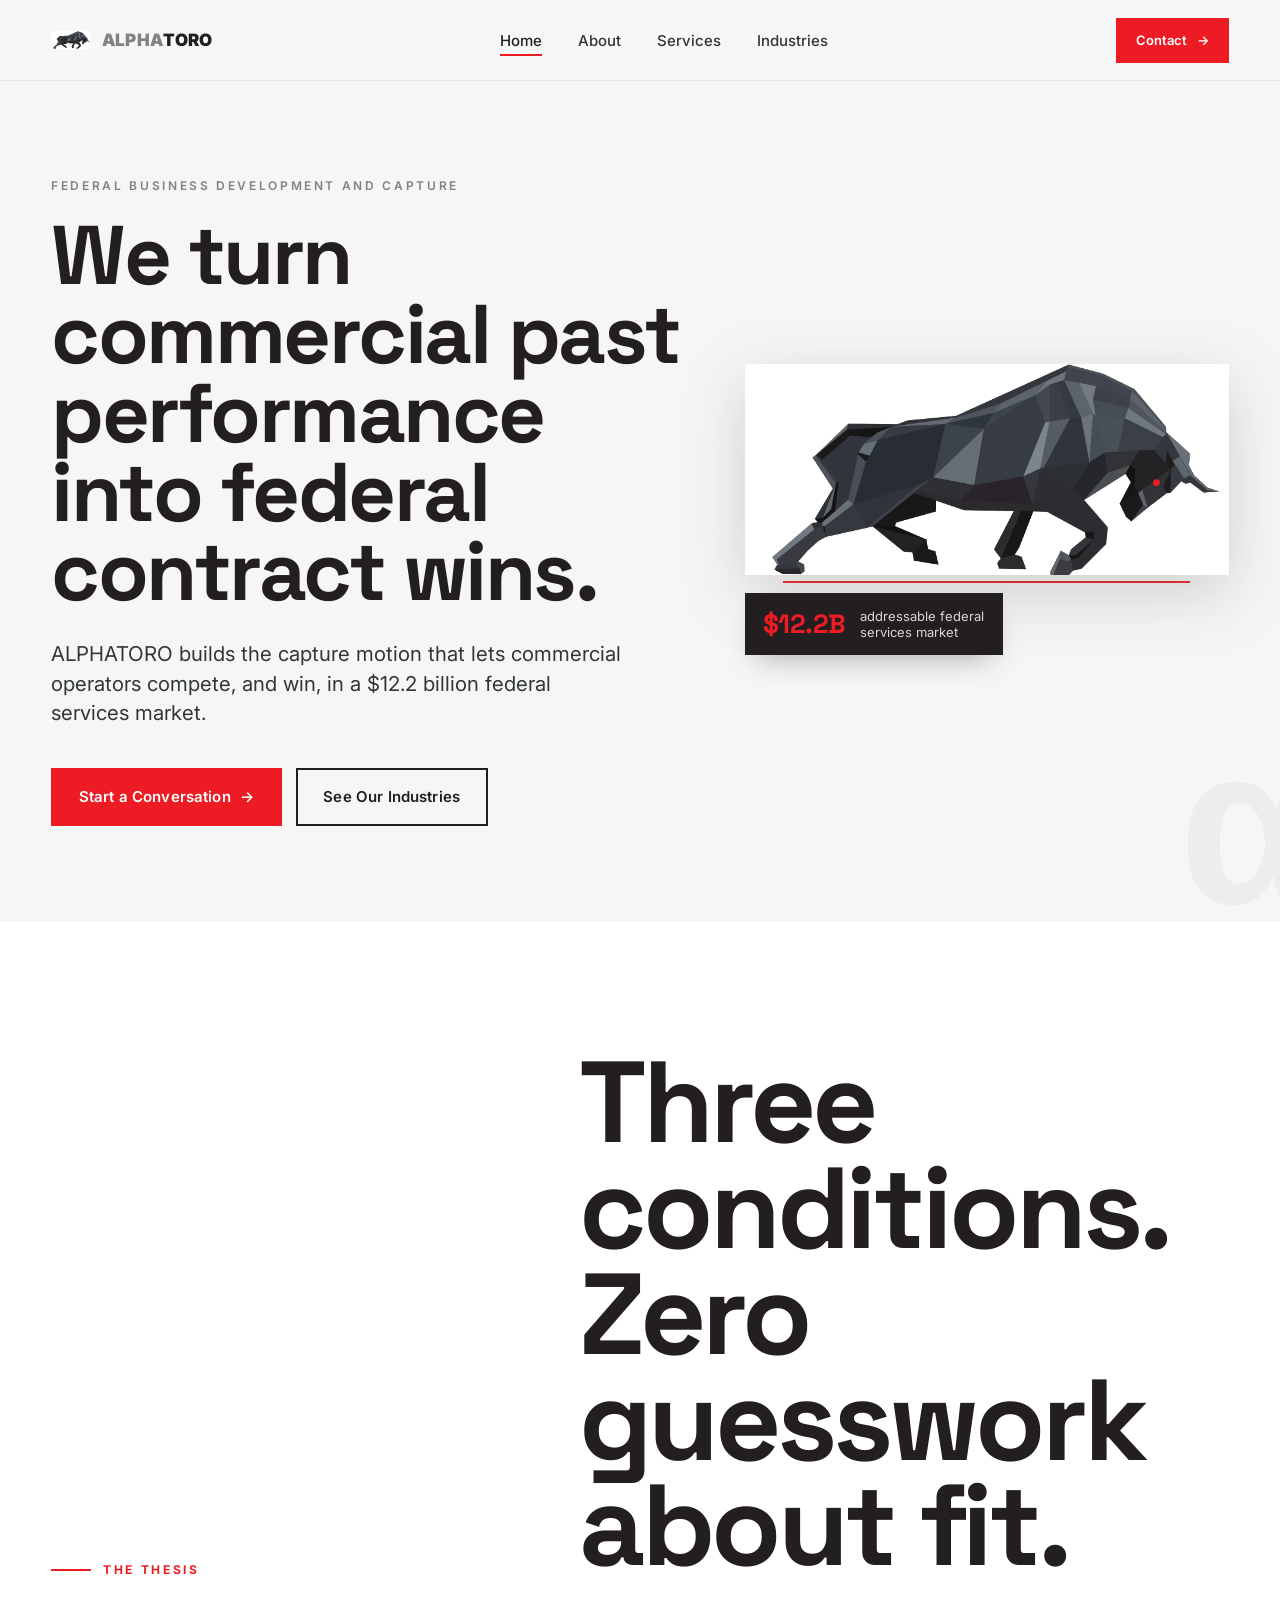
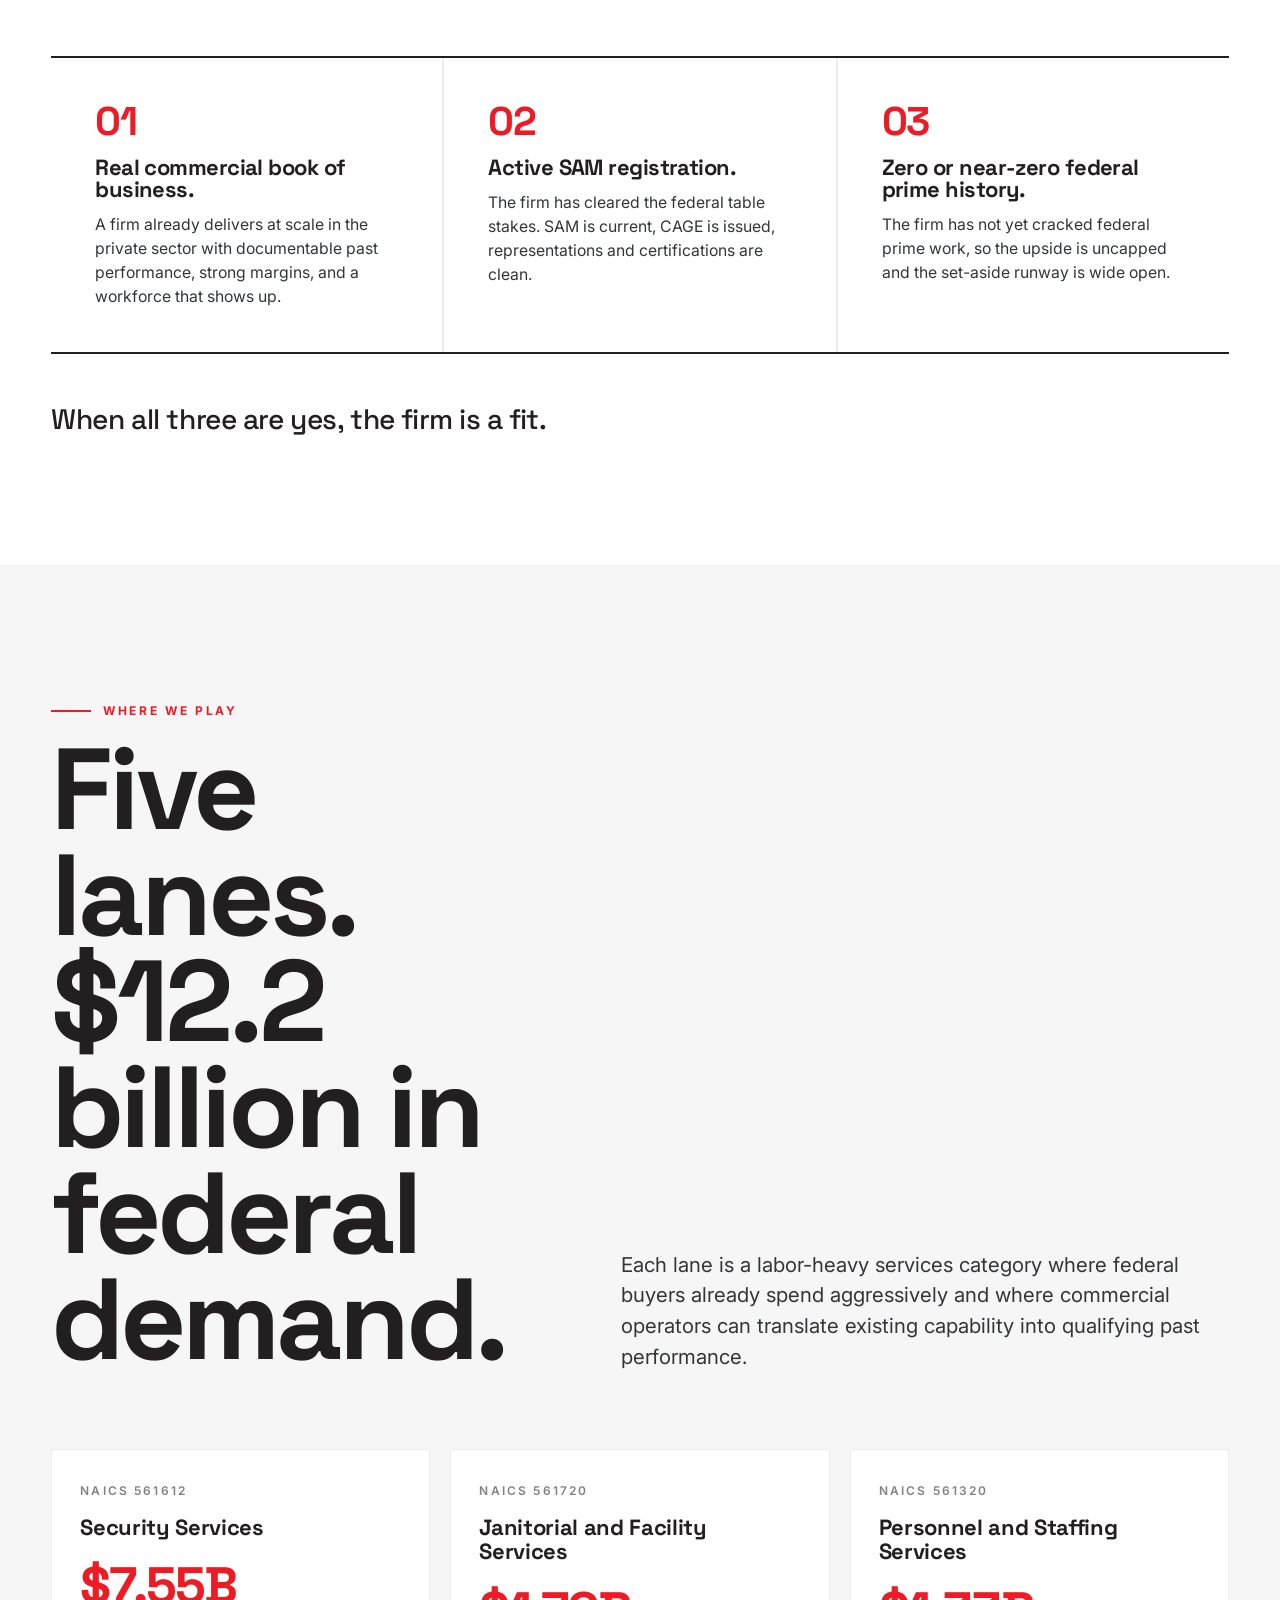
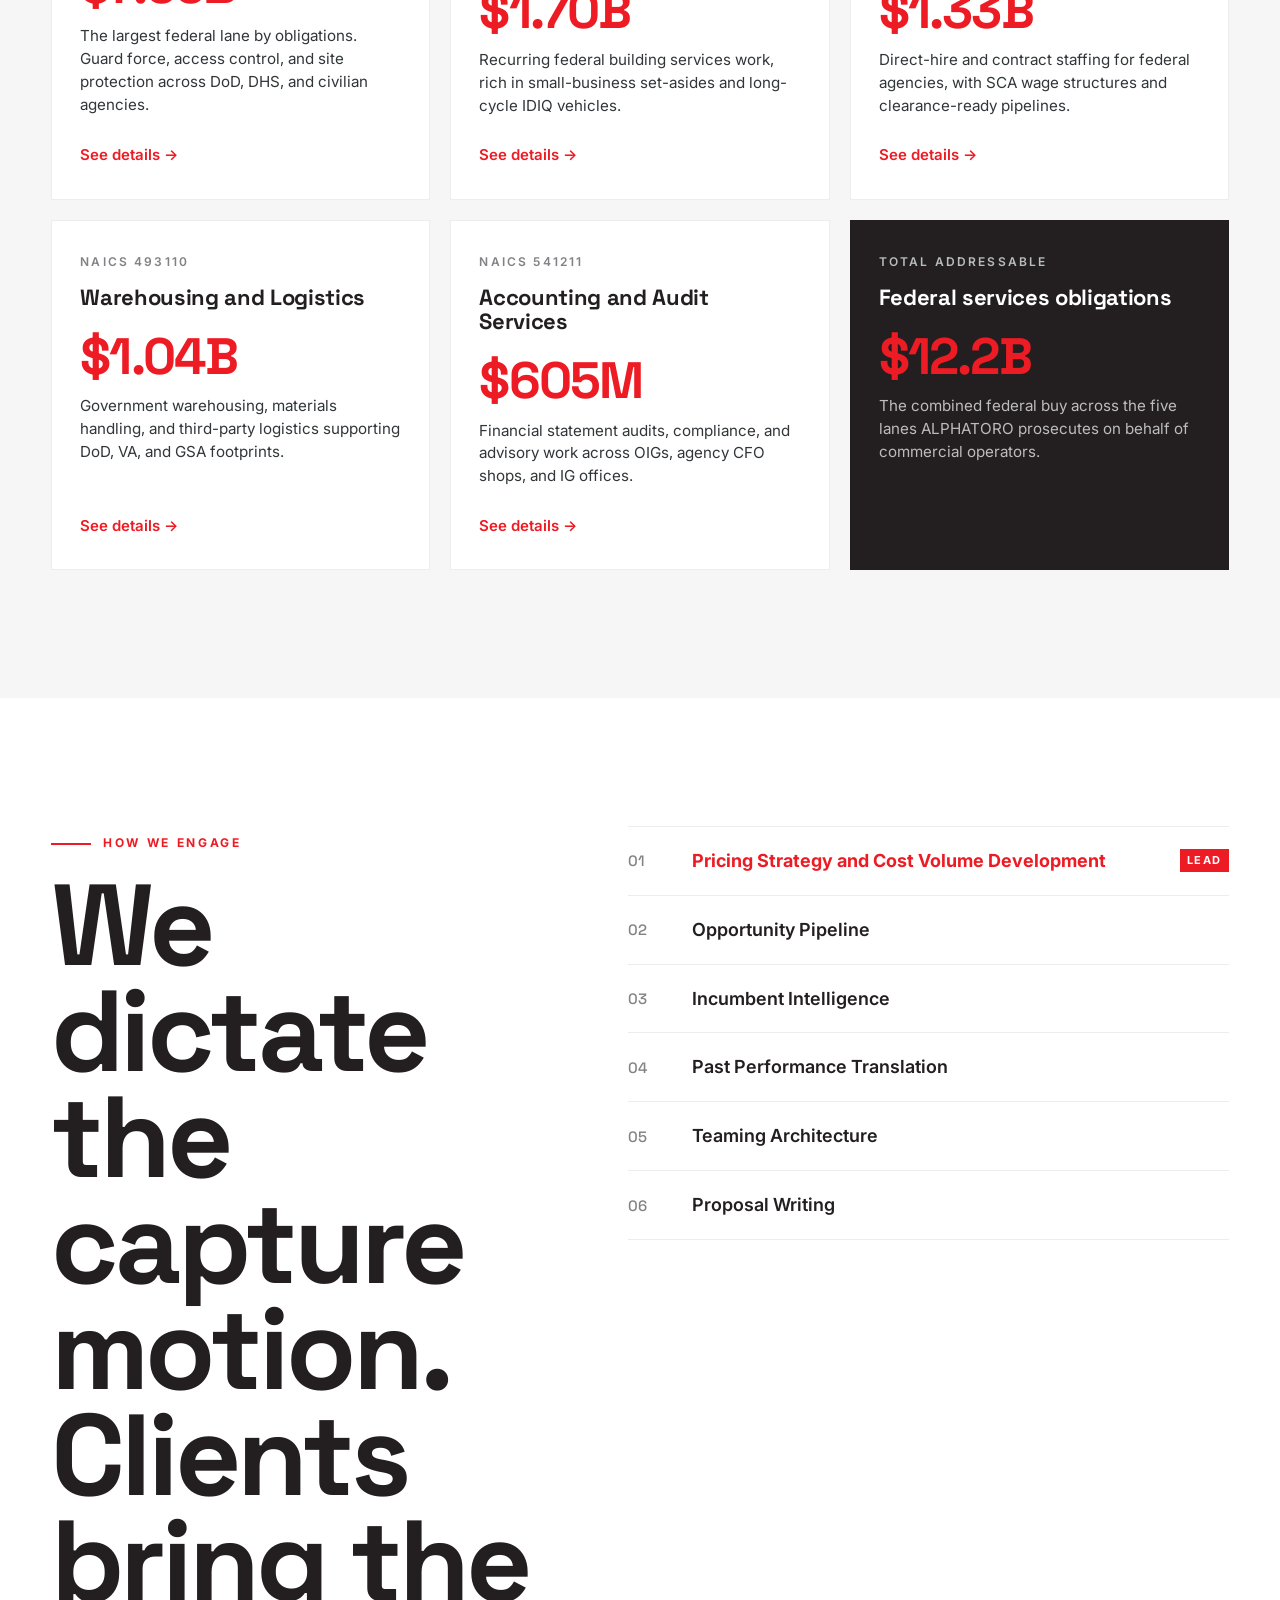
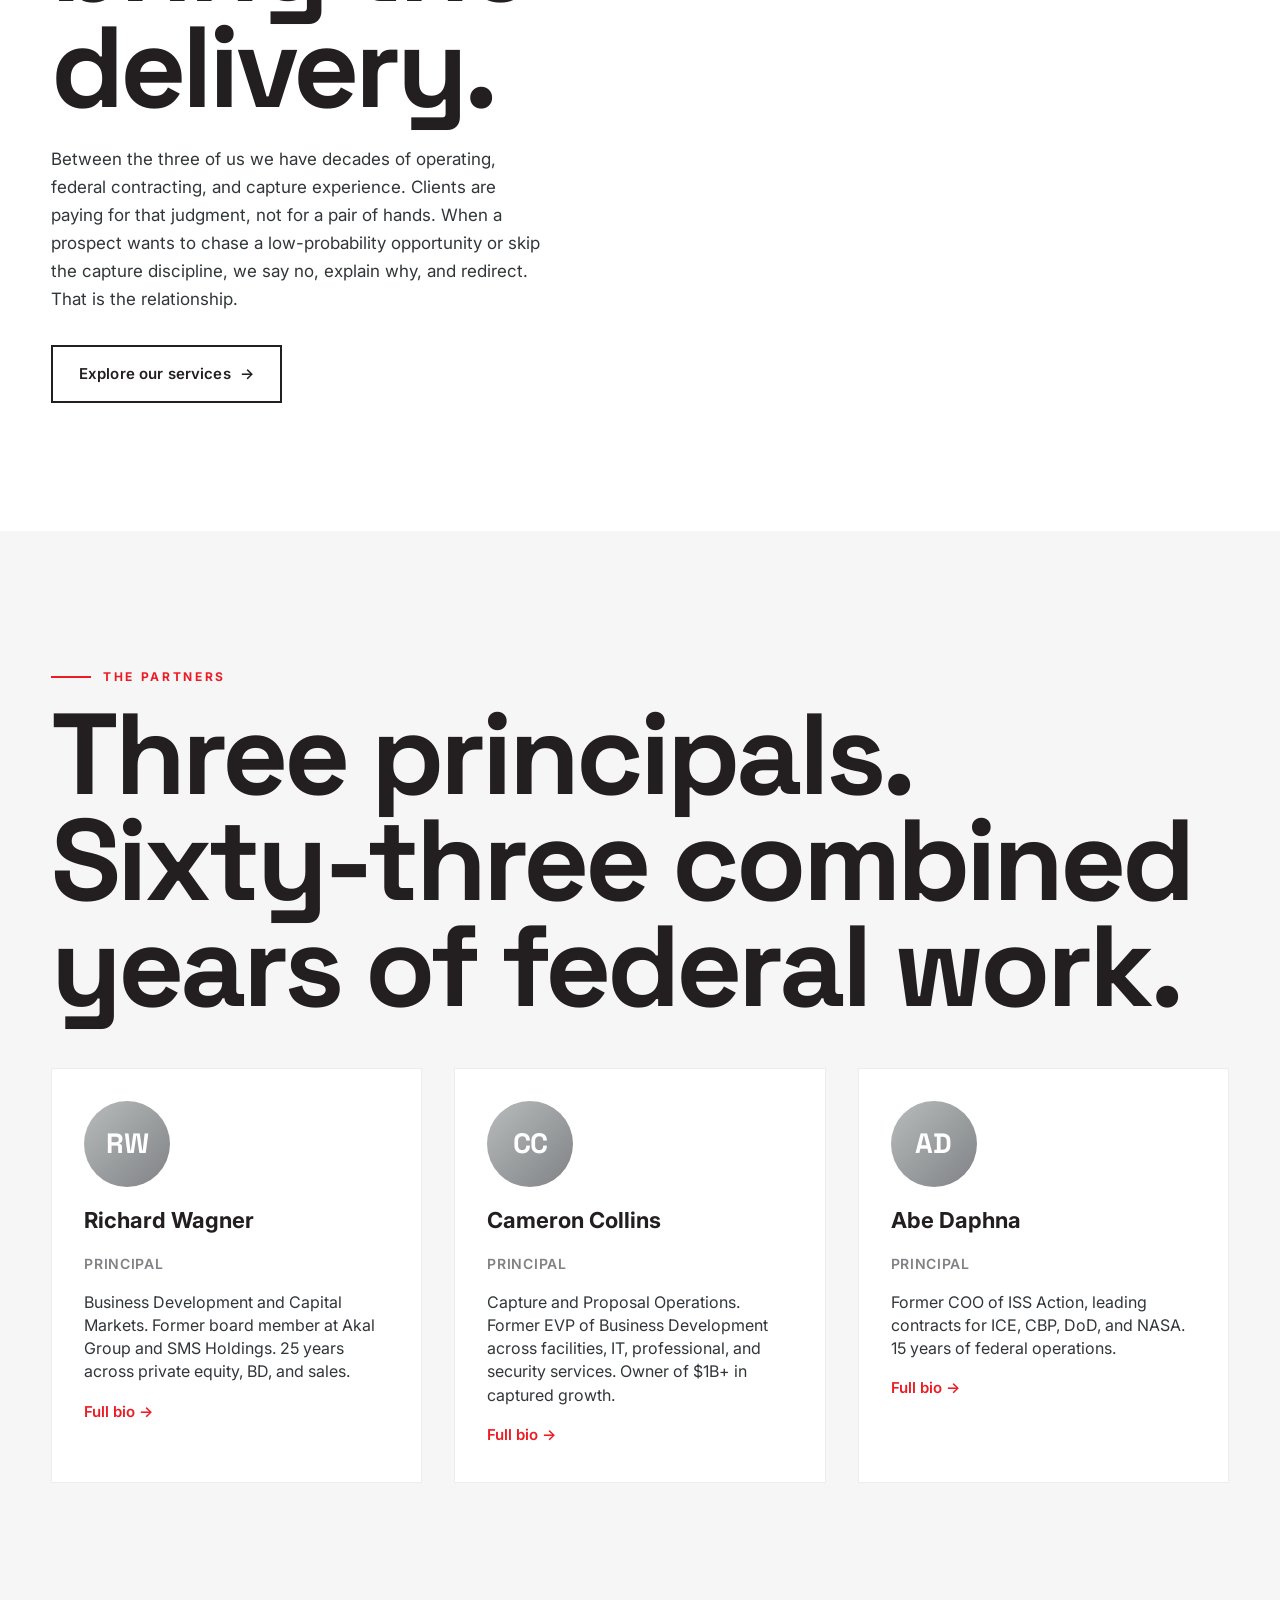
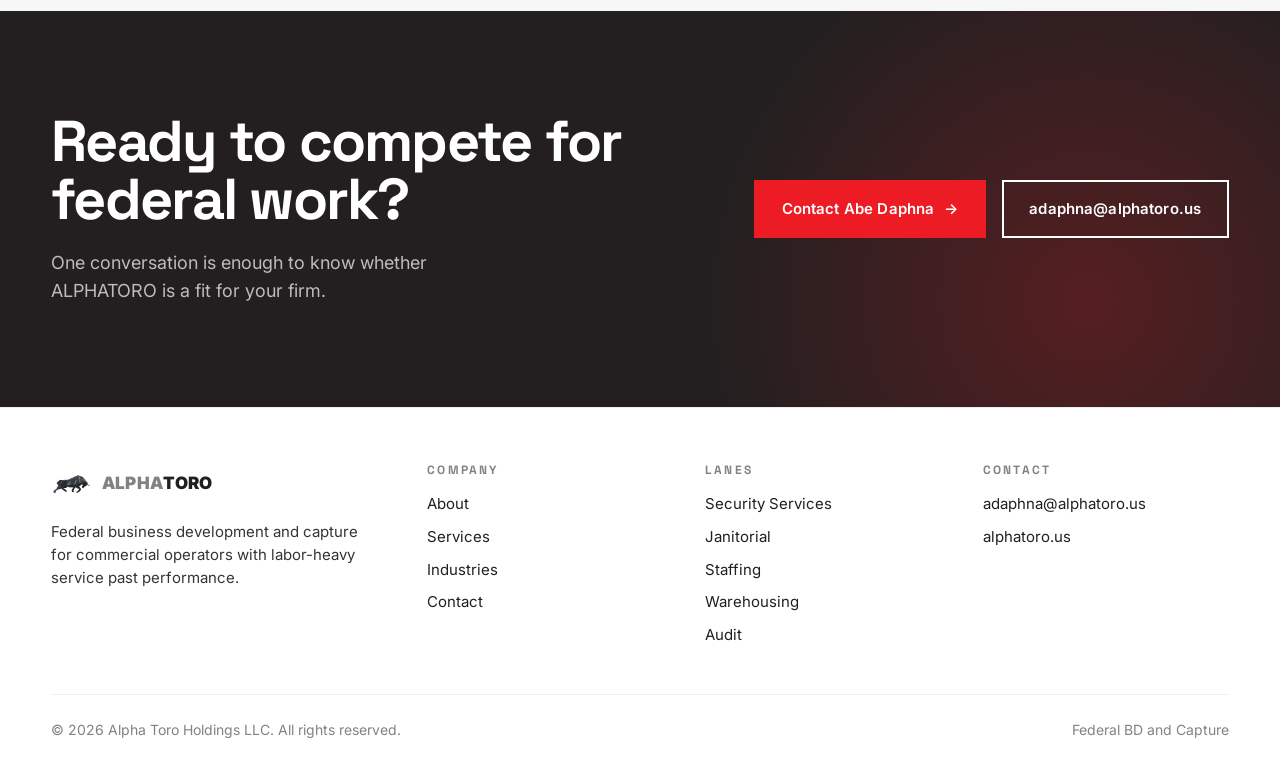
==== alphatoro/index.html @ a5920c8f "Replace Abe Daphna photo with initials "AD" Task: Replace the <img> tag for Abe Daphna with plain te" ====
<!DOCTYPE html>
<html lang="en">
<head>
<meta charset="UTF-8">
<meta name="viewport" content="width=device-width, initial-scale=1.0">
<title>ALPHATORO — Federal Business Development and Capture</title>
<meta name="description" content="ALPHATORO builds the capture motion that lets commercial operators compete, and win, in a $12.2 billion federal services market.">
<link rel="icon" type="image/png" sizes="32x32" href="assets/logo.png">
<link rel="apple-touch-icon" href="assets/logo.png">
<link rel="preconnect" href="https://fonts.googleapis.com">
<link rel="preconnect" href="https://fonts.gstatic.com" crossorigin>
<link href="https://fonts.googleapis.com/css2?family=Inter:wght@400;500;600;700;800&family=Space+Grotesk:wght@500;600;700&display=swap" rel="stylesheet">
<link rel="stylesheet" href="styles.css">
</head>
<body>

<!-- ===== NAV ===== -->
<header class="nav">
  <div class="container nav__inner">
    <a href="index.html" class="nav__logo" aria-label="ALPHATORO home">
      <img class="nav__logo-mark" src="assets/bull-icon.png" alt="">
      <span class="nav__logo-word"><span class="alpha">ALPHA</span><span class="toro">TORO</span></span>
    </a>
    <nav aria-label="Primary">
      <ul class="nav__links">
        <li><a href="index.html" aria-current="page">Home</a></li>
        <li><a href="about.html">About</a></li>
        <li><a href="services.html">Services</a></li>
        <li><a href="industries.html">Industries</a></li>
      </ul>
    </nav>
    <a href="contact.html" class="btn btn--red btn--small nav__cta">Contact <span class="arrow" aria-hidden="true">→</span></a>
    <button class="nav__toggle" aria-label="Toggle menu" aria-expanded="false"><span></span></button>
  </div>
</header>

<!-- ===== HERO ===== -->
<section class="hero">
  <div class="container hero__grid">
    <div data-reveal>
      <div class="kicker hero__kicker">FEDERAL BUSINESS DEVELOPMENT AND CAPTURE</div>
      <h1 class="hero-headline hero__headline">
        We turn commercial past performance into federal contract wins.
      </h1>
      <p class="hero__sub">
        ALPHATORO builds the capture motion that lets commercial operators compete, and win, in a $12.2 billion federal services market.
      </p>
      <div class="hero__ctas">
        <a href="contact.html" class="btn btn--red">Start a Conversation <span class="arrow" aria-hidden="true">→</span></a>
        <a href="#lanes" class="btn btn--ghost">See Our Industries</a>
      </div>
    </div>

    <div class="hero__visual" data-reveal>
      <img src="assets/bull.png" alt="ALPHATORO geometric low-poly bull charging">
      <div class="hero__badge">
        <strong>$12.2B</strong>
        <span>addressable federal<br>services market</span>
      </div>
    </div>
  </div>
  <div class="hero__edge" aria-hidden="true">α</div>
</section>

<!-- ===== THESIS ===== -->
<section class="thesis">
  <div class="container">
    <div class="thesis__head">
      <div class="section-label" data-reveal>THE THESIS</div>
      <h2 class="display" data-reveal>Three conditions. Zero guesswork about fit.</h2>
    </div>

    <div class="thesis__grid">
      <div class="thesis__item" data-reveal>
        <div class="thesis__num">01</div>
        <h3 class="thesis__title">Real commercial book of business.</h3>
        <p class="thesis__body">A firm already delivers at scale in the private sector with documentable past performance, strong margins, and a workforce that shows up.</p>
      </div>
      <div class="thesis__item" data-reveal>
        <div class="thesis__num">02</div>
        <h3 class="thesis__title">Active SAM registration.</h3>
        <p class="thesis__body">The firm has cleared the federal table stakes. SAM is current, CAGE is issued, representations and certifications are clean.</p>
      </div>
      <div class="thesis__item" data-reveal>
        <div class="thesis__num">03</div>
        <h3 class="thesis__title">Zero or near-zero federal prime history.</h3>
        <p class="thesis__body">The firm has not yet cracked federal prime work, so the upside is uncapped and the set-aside runway is wide open.</p>
      </div>
    </div>

    <p class="thesis__close" data-reveal>
      When all three are yes, the firm is a fit.
    </p>
  </div>
</section>

<!-- ===== FIVE LANES ===== -->
<section class="lanes" id="lanes">
  <div class="container">
    <div class="lanes__head">
      <div>
        <div class="section-label" data-reveal>WHERE WE PLAY</div>
        <h2 class="display" data-reveal style="margin-top:1rem;">Five lanes.<br>$12.2 billion in federal demand.</h2>
      </div>
      <p class="lede" data-reveal>
        Each lane is a labor-heavy services category where federal buyers already spend aggressively and where commercial operators can translate existing capability into qualifying past performance.
      </p>
    </div>

    <div class="lanes__grid">

      <a class="lane-card" href="industries.html#security" data-reveal>
        <div class="lane-card__naics">NAICS 561612</div>
        <div class="lane-card__name">Security Services</div>
        <div class="lane-card__number">$7.55B</div>
        <p class="lane-card__desc">The largest federal lane by obligations. Guard force, access control, and site protection across DoD, DHS, and civilian agencies.</p>
        <span class="link-red lane-card__link">See details →</span>
      </a>

      <a class="lane-card" href="industries.html#janitorial" data-reveal>
        <div class="lane-card__naics">NAICS 561720</div>
        <div class="lane-card__name">Janitorial and Facility Services</div>
        <div class="lane-card__number">$1.70B</div>
        <p class="lane-card__desc">Recurring federal building services work, rich in small-business set-asides and long-cycle IDIQ vehicles.</p>
        <span class="link-red lane-card__link">See details →</span>
      </a>

      <a class="lane-card" href="industries.html#staffing" data-reveal>
        <div class="lane-card__naics">NAICS 561320</div>
        <div class="lane-card__name">Personnel and Staffing Services</div>
        <div class="lane-card__number">$1.33B</div>
        <p class="lane-card__desc">Direct-hire and contract staffing for federal agencies, with SCA wage structures and clearance-ready pipelines.</p>
        <span class="link-red lane-card__link">See details →</span>
      </a>

      <a class="lane-card" href="industries.html#logistics" data-reveal>
        <div class="lane-card__naics">NAICS 493110</div>
        <div class="lane-card__name">Warehousing and Logistics</div>
        <div class="lane-card__number">$1.04B</div>
        <p class="lane-card__desc">Government warehousing, materials handling, and third-party logistics supporting DoD, VA, and GSA footprints.</p>
        <span class="link-red lane-card__link">See details →</span>
      </a>

      <a class="lane-card" href="industries.html#audit" data-reveal>
        <div class="lane-card__naics">NAICS 541211</div>
        <div class="lane-card__name">Accounting and Audit Services</div>
        <div class="lane-card__number">$605M</div>
        <p class="lane-card__desc">Financial statement audits, compliance, and advisory work across OIGs, agency CFO shops, and IG offices.</p>
        <span class="link-red lane-card__link">See details →</span>
      </a>

      <div class="lane-card" data-reveal style="background:var(--black); color:var(--white); border-color:var(--black);">
        <div class="lane-card__naics" style="color:var(--silver-light);">TOTAL ADDRESSABLE</div>
        <div class="lane-card__name" style="color:var(--white);">Federal services obligations</div>
        <div class="lane-card__number">$12.2B</div>
        <p class="lane-card__desc" style="color:rgba(255,255,255,0.7);">The combined federal buy across the five lanes ALPHATORO prosecutes on behalf of commercial operators.</p>
      </div>

    </div>
  </div>
</section>

<!-- ===== HOW WE ENGAGE ===== -->
<section class="engage">
  <div class="container">
    <div class="engage__grid">
      <div data-reveal>
        <div class="section-label">HOW WE ENGAGE</div>
        <h2 class="display" style="margin-top:1.25rem;">We dictate the capture motion. Clients bring the delivery.</h2>
        <p style="margin-top:1.5rem; color:var(--charcoal); font-size:1.0625rem; line-height:1.65; max-width:52ch;">
          Between the three of us we have decades of operating, federal contracting, and capture experience. Clients are paying for that judgment, not for a pair of hands. When a prospect wants to chase a low-probability opportunity or skip the capture discipline, we say no, explain why, and redirect. That is the relationship.
        </p>
        <a href="services.html" class="btn btn--ghost" style="margin-top:2rem;">Explore our services <span class="arrow" aria-hidden="true">→</span></a>
      </div>

      <div class="engage__services" data-reveal>
        <a href="services.html#pricing" class="engage__service engage__service--lead">
          <span class="engage__service-num">01</span>
          <span class="engage__service-name">Pricing Strategy and Cost Volume Development</span>
        </a>
        <a href="services.html#pipeline" class="engage__service">
          <span class="engage__service-num">02</span>
          <span class="engage__service-name">Opportunity Pipeline</span>
          <span class="arrow" aria-hidden="true">→</span>
        </a>
        <a href="services.html#incumbent" class="engage__service">
          <span class="engage__service-num">03</span>
          <span class="engage__service-name">Incumbent Intelligence</span>
          <span class="arrow" aria-hidden="true">→</span>
        </a>
        <a href="services.html#past-performance" class="engage__service">
          <span class="engage__service-num">04</span>
          <span class="engage__service-name">Past Performance Translation</span>
          <span class="arrow" aria-hidden="true">→</span>
        </a>
        <a href="services.html#teaming" class="engage__service">
          <span class="engage__service-num">05</span>
          <span class="engage__service-name">Teaming Architecture</span>
          <span class="arrow" aria-hidden="true">→</span>
        </a>
        <a href="services.html#proposal" class="engage__service">
          <span class="engage__service-num">06</span>
          <span class="engage__service-name">Proposal Writing</span>
          <span class="arrow" aria-hidden="true">→</span>
        </a>
      </div>
    </div>
  </div>
</section>

<!-- ===== PARTNERS ===== -->
<section class="partners">
  <div class="container">
    <div class="section-label" data-reveal>THE PARTNERS</div>
    <h2 class="display" style="margin-top:1rem; max-width:22ch;" data-reveal>
      Three principals.<br>Sixty-three combined years of federal work.
    </h2>

    <div class="partners__grid">
      <div class="partner-card" data-reveal>
        <div class="partner-avatar" aria-label="Richard Wagner">RW</div>
        <div class="partner-card__name">Richard Wagner</div>
        <div class="partner-card__cred">Principal</div>
        <p class="partner-card__role">Business Development and Capital Markets. Former board member at Akal Group and SMS Holdings. 25 years across private equity, BD, and sales.</p>
        <a href="about.html#richard" class="link-red">Full bio →</a>
      </div>
      <div class="partner-card" data-reveal>
        <div class="partner-avatar" aria-label="Cameron Collins">CC</div>
        <div class="partner-card__name">Cameron Collins</div>
        <div class="partner-card__cred">Principal</div>
        <p class="partner-card__role">Capture and Proposal Operations. Former EVP of Business Development across facilities, IT, professional, and security services. Owner of $1B+ in captured growth.</p>
        <a href="about.html#cameron" class="link-red">Full bio →</a>
      </div>
      <div class="partner-card" data-reveal>
        <div class="partner-avatar" aria-label="Abe Daphna">AD</div>
        <div class="partner-card__name">Abe Daphna</div>
        <div class="partner-card__cred">Principal</div>
        <p class="partner-card__role">Former COO of ISS Action, leading contracts for ICE, CBP, DoD, and NASA. 15 years of federal operations.</p>
        <a href="about.html#abe" class="link-red">Full bio →</a>
      </div>
    </div>
  </div>
</section>

<!-- ===== CTA BAND ===== -->
<section class="cta-band">
  <div class="container cta-band__inner">
    <div data-reveal>
      <h2>Ready to compete for federal work?</h2>
      <p>One conversation is enough to know whether ALPHATORO is a fit for your firm.</p>
    </div>
    <div class="cta-band__actions" data-reveal>
      <a href="contact.html" class="btn btn--red">Contact Abe Daphna <span class="arrow" aria-hidden="true">→</span></a>
      <a href="mailto:adaphna@alphatoro.us" class="btn btn--ghost-white">adaphna@alphatoro.us</a>
    </div>
  </div>
</section>

<!-- ===== FOOTER ===== -->
<footer class="footer">
  <div class="container">
    <div class="footer__top">
      <div class="footer__brand">
        <a href="index.html" class="nav__logo" aria-label="ALPHATORO home">
          <img class="nav__logo-mark" src="assets/bull-icon.png" alt="">
          <span class="nav__logo-word"><span class="alpha">ALPHA</span><span class="toro">TORO</span></span>
        </a>
        <p>Federal business development and capture for commercial operators with labor-heavy service past performance.</p>
      </div>
      <div class="footer__col">
        <h4>Company</h4>
        <ul>
          <li><a href="about.html">About</a></li>
          <li><a href="services.html">Services</a></li>
          <li><a href="industries.html">Industries</a></li>
          <li><a href="contact.html">Contact</a></li>
        </ul>
      </div>
      <div class="footer__col">
        <h4>Lanes</h4>
        <ul>
          <li><a href="industries.html#security">Security Services</a></li>
          <li><a href="industries.html#janitorial">Janitorial</a></li>
          <li><a href="industries.html#staffing">Staffing</a></li>
          <li><a href="industries.html#logistics">Warehousing</a></li>
          <li><a href="industries.html#audit">Audit</a></li>
        </ul>
      </div>
      <div class="footer__col">
        <h4>Contact</h4>
        <ul>
          <li><a href="mailto:adaphna@alphatoro.us">adaphna@alphatoro.us</a></li>
          <li><a href="https://alphatoro.us">alphatoro.us</a></li>
        </ul>
      </div>
    </div>
    <div class="footer__bottom">
      <span>© 2026 Alpha Toro Holdings LLC. All rights reserved.</span>
      <span>Federal BD and Capture</span>
    </div>
  </div>
</footer>

<script src="script.js"></script>
</body>
</html>
---- alphatoro/styles.css ----
/* =========================================================
   ALPHATORO — Design System
   Built against ALPHATORO Brand Guidelines 2024
   ========================================================= */

:root {
  /* Palette — exact hex codes from ALPHATORO Brand Guidelines 2024 */
  --black: #231F20;          /* TYPE */
  --charcoal: #313639;       /* Taurus deep */
  --graphite: #3D4249;       /* Taurus body */
  --slate: #5C6268;          /* Taurus mid */
  --stone: #767C80;          /* Taurus light */
  --silver: #808285;         /* Brand silver */
  --silver-light: #B8BCBC;
  --red: #ED1C24;            /* EYE */
  --red-dark: #C01218;
  --off-white: #F6F6F7;
  --white: #FFFFFF;
  --rule: rgba(35, 31, 32, 0.08);

  /* Type scale */
  --f-display: clamp(3.25rem, 9vw, 8.5rem);
  --f-hero: clamp(2.5rem, 6.5vw, 6rem);
  --f-h1: clamp(2rem, 4.5vw, 4rem);
  --f-h2: clamp(1.5rem, 3vw, 2.5rem);
  --f-h3: clamp(1.25rem, 2vw, 1.75rem);
  --f-body: 1.0625rem;
  --f-small: 0.875rem;
  --f-tiny: 0.75rem;

  /* Massive numbers */
  --f-mega: clamp(4rem, 14vw, 11rem);
  --f-big-number: clamp(2.75rem, 6vw, 5.5rem);

  /* Layout */
  --max-w: 1440px;
  --gutter: clamp(1.25rem, 4vw, 4rem);
  --section-y: clamp(4rem, 10vw, 9rem);
}

* { box-sizing: border-box; margin: 0; padding: 0; }

html { scroll-behavior: smooth; -webkit-text-size-adjust: 100%; }

body {
  /* Body copy close to Helvetica Regular per brand guidelines, with Inter as the screen-optimized primary */
  font-family: 'Inter', 'Helvetica Neue', Helvetica, Arial, sans-serif;
  font-size: var(--f-body);
  line-height: 1.55;
  color: var(--black);
  background: var(--off-white);
  -webkit-font-smoothing: antialiased;
  -moz-osx-font-smoothing: grayscale;
  overflow-x: hidden;
}

img, svg { display: block; max-width: 100%; }

a { color: inherit; text-decoration: none; }

::selection { background: var(--red); color: var(--white); }

/* =========================================================
   Typography
   ========================================================= */

h1, h2, h3, h4 {
  font-family: 'Space Grotesk', 'Inter', sans-serif;
  font-weight: 700;
  letter-spacing: -0.025em;
  line-height: 1;
  color: var(--black);
}

.display {
  font-family: 'Space Grotesk', 'Inter', sans-serif;
  font-size: var(--f-display);
  font-weight: 700;
  letter-spacing: -0.035em;
  line-height: 0.92;
}

.hero-headline {
  font-family: 'Space Grotesk', 'Inter', sans-serif;
  font-size: var(--f-hero);
  font-weight: 700;
  letter-spacing: -0.03em;
  line-height: 0.95;
}

.kicker {
  font-size: var(--f-tiny);
  font-weight: 600;
  letter-spacing: 0.22em;
  text-transform: uppercase;
  color: var(--silver);
}

.kicker--red { color: var(--red); }

.section-label {
  display: inline-flex;
  align-items: center;
  gap: 0.75rem;
  font-size: var(--f-tiny);
  font-weight: 700;
  letter-spacing: 0.22em;
  text-transform: uppercase;
  color: var(--red);
}

.section-label::before {
  content: '';
  width: 2.5rem;
  height: 2px;
  background: var(--red);
}

.mega-number {
  font-family: 'Space Grotesk', 'Inter', sans-serif;
  font-size: var(--f-mega);
  font-weight: 700;
  letter-spacing: -0.045em;
  line-height: 0.85;
  color: var(--red);
}

.big-number {
  font-family: 'Space Grotesk', 'Inter', sans-serif;
  font-size: var(--f-big-number);
  font-weight: 700;
  letter-spacing: -0.035em;
  line-height: 0.9;
  color: var(--red);
}

p { max-width: 62ch; }
p.wide { max-width: 78ch; }
.lede { font-size: clamp(1.125rem, 1.6vw, 1.375rem); line-height: 1.5; color: var(--charcoal); }

/* =========================================================
   Layout primitives
   ========================================================= */

.container {
  max-width: var(--max-w);
  margin: 0 auto;
  padding-left: var(--gutter);
  padding-right: var(--gutter);
  width: 100%;
}

section { padding-top: var(--section-y); padding-bottom: var(--section-y); }

.rule { height: 1px; background: var(--rule); border: 0; margin: 0; }
.rule--red { height: 3px; background: var(--red); width: 4rem; border: 0; }
.rule--red-full { height: 2px; background: var(--red); width: 100%; border: 0; }

.stack-xs > * + * { margin-top: 0.5rem; }
.stack-sm > * + * { margin-top: 1rem; }
.stack-md > * + * { margin-top: 1.5rem; }
.stack-lg > * + * { margin-top: 2.5rem; }
.stack-xl > * + * { margin-top: 4rem; }

/* =========================================================
   Nav
   ========================================================= */

.nav {
  position: sticky;
  top: 0;
  z-index: 50;
  background: rgba(247, 247, 248, 0.82);
  backdrop-filter: saturate(180%) blur(18px);
  -webkit-backdrop-filter: saturate(180%) blur(18px);
  border-bottom: 1px solid var(--rule);
}

.nav__inner {
  display: flex;
  align-items: center;
  justify-content: space-between;
  padding-top: 1.1rem;
  padding-bottom: 1.1rem;
}

.nav__logo {
  display: flex;
  align-items: center;
  gap: 0.65rem;
  font-family: 'Arial Black', 'Inter', sans-serif;
  font-weight: 900;
  letter-spacing: 0.02em;
  font-size: 1.0625rem;
  line-height: 1;
}

.nav__logo-mark {
  width: 40px; height: 40px;
  object-fit: contain;
  display: block;
}

.nav__logo-word {
  display: inline-flex;
  gap: 0;
}
.nav__logo-word .alpha { color: var(--silver); }
.nav__logo-word .toro  { color: var(--black); }

.nav__links {
  display: flex;
  align-items: center;
  gap: 2.25rem;
  list-style: none;
}
.nav__links a {
  font-size: 0.9375rem;
  font-weight: 500;
  position: relative;
  padding: 0.25rem 0;
  color: var(--charcoal);
  transition: color .2s ease;
}
.nav__links a::after {
  content: '';
  position: absolute;
  left: 0; right: 0; bottom: -2px;
  height: 2px; background: var(--red);
  transform: scaleX(0);
  transform-origin: left center;
  transition: transform .25s ease;
}
.nav__links a:hover,
.nav__links a[aria-current="page"] { color: var(--black); }
.nav__links a:hover::after,
.nav__links a[aria-current="page"]::after { transform: scaleX(1); }

.nav__cta { display: inline-flex; }

.nav__toggle {
  display: none;
  background: none;
  border: 0;
  cursor: pointer;
  width: 40px; height: 40px;
  align-items: center;
  justify-content: center;
}
.nav__toggle span {
  display: block;
  width: 22px; height: 2px;
  background: var(--black);
  position: relative;
}
.nav__toggle span::before,
.nav__toggle span::after {
  content: ''; position: absolute; left: 0;
  width: 22px; height: 2px; background: var(--black);
}
.nav__toggle span::before { top: -7px; }
.nav__toggle span::after  { top:  7px; }

@media (max-width: 860px) {
  .nav__links, .nav__cta { display: none; }
  .nav__toggle { display: inline-flex; }
  .nav.open .nav__links {
    display: flex;
    position: absolute;
    top: 100%; left: 0; right: 0;
    flex-direction: column;
    gap: 0;
    background: var(--white);
    border-bottom: 1px solid var(--rule);
    padding: 1rem var(--gutter) 1.5rem;
  }
  .nav.open .nav__links a { padding: 0.85rem 0; border-bottom: 1px solid var(--rule); }
  .nav.open .nav__cta { display: inline-flex; margin: 1rem var(--gutter) 0; }
}

/* =========================================================
   Buttons
   ========================================================= */

.btn {
  display: inline-flex;
  align-items: center;
  gap: 0.6rem;
  padding: 0.95rem 1.6rem;
  font-family: 'Inter', sans-serif;
  font-size: 0.9375rem;
  font-weight: 600;
  letter-spacing: 0.01em;
  border: 2px solid transparent;
  cursor: pointer;
  transition: transform .15s ease, background .2s ease, color .2s ease, border-color .2s ease;
  white-space: nowrap;
}
.btn:hover { transform: translateY(-1px); }

.btn--red { background: var(--red); color: var(--white); border-color: var(--red); }
.btn--red:hover { background: var(--red-dark); border-color: var(--red-dark); }

.btn--ghost { background: transparent; color: var(--black); border-color: var(--black); }
.btn--ghost:hover { background: var(--black); color: var(--white); }

.btn--ghost-white { background: transparent; color: var(--white); border-color: var(--white); }
.btn--ghost-white:hover { background: var(--white); color: var(--black); }

.btn--small { padding: 0.65rem 1.1rem; font-size: 0.8125rem; }

.arrow {
  display: inline-block;
  transition: transform .25s ease;
}
.btn:hover .arrow { transform: translateX(3px); }

/* Link with animated red underline */
.link-red {
  display: inline-flex;
  align-items: center;
  gap: 0.4rem;
  font-weight: 600;
  font-size: 0.9375rem;
  color: var(--red);
  padding-bottom: 2px;
  border-bottom: 2px solid transparent;
  transition: border-color .2s ease;
}
.link-red:hover { border-bottom-color: var(--red); }

/* =========================================================
   Hero (home)
   ========================================================= */

.hero {
  min-height: calc(100vh - 72px);
  position: relative;
  display: flex;
  align-items: center;
  padding-top: clamp(3rem, 8vw, 6rem);
  padding-bottom: clamp(3rem, 8vw, 6rem);
  overflow: hidden;
}

.hero__grid {
  display: grid;
  grid-template-columns: minmax(0, 1.3fr) minmax(0, 1fr);
  gap: clamp(2rem, 5vw, 5rem);
  align-items: center;
  width: 100%;
}
@media (max-width: 900px) {
  .hero__grid { grid-template-columns: 1fr; }
}

.hero__kicker { margin-bottom: 1.25rem; }

.hero__headline {
  margin-bottom: 1.75rem;
}

.hero__sub {
  font-size: clamp(1.0625rem, 1.6vw, 1.375rem);
  color: var(--charcoal);
  max-width: 36rem;
  line-height: 1.45;
  margin-bottom: 2.5rem;
}

.hero__ctas {
  display: flex;
  gap: 0.85rem;
  flex-wrap: wrap;
}

.hero__visual {
  position: relative;
  max-width: 640px;
  margin-left: auto;
  padding: 1rem 0 5rem 0;   /* extra bottom padding to make room for the badge */
  z-index: 1;
}
@media (max-width: 900px) {
  .hero__visual { margin: 1rem auto 0; max-width: 460px; padding-bottom: 5.5rem; }
}

.hero__visual > img {
  width: 100%;
  height: auto;
  display: block;
  position: relative;
  z-index: 2;
  filter: drop-shadow(0 18px 32px rgba(35,31,32,0.18));
}

/* Thin red accent rule sitting under the bull — echoes the brand palette without competing */
.hero__visual::after {
  content: '';
  position: absolute;
  left: 8%;
  right: 8%;
  bottom: 4.5rem;
  height: 2px;
  background: var(--red);
  z-index: 1;
  opacity: 0.9;
}

.hero__badge {
  position: absolute;
  bottom: 0;
  left: 0;
  background: var(--black);
  color: var(--white);
  padding: 0.9rem 1.15rem;
  display: inline-flex;
  align-items: center;
  gap: 0.9rem;
  font-size: 0.8125rem;
  line-height: 1.25;
  z-index: 10;
  box-shadow: 0 14px 30px -12px rgba(35,31,32,0.35);
  max-width: calc(100% - 2rem);
}
.hero__badge strong {
  color: var(--red);
  font-family: 'Space Grotesk', sans-serif;
  font-size: 1.65rem;
  font-weight: 700;
  letter-spacing: -0.02em;
  line-height: 1;
  white-space: nowrap;
}
.hero__badge span {
  display: inline-block;
  white-space: normal;
  color: rgba(255,255,255,0.82);
}

/* hero edge number */
.hero__edge {
  position: absolute;
  right: calc(var(--gutter) * -0.5);
  bottom: 0;
  font-family: 'Space Grotesk', sans-serif;
  font-weight: 700;
  font-size: clamp(6rem, 18vw, 14rem);
  letter-spacing: -0.05em;
  line-height: 0.85;
  color: rgba(26,26,26,0.04);
  pointer-events: none;
  user-select: none;
}

/* =========================================================
   Thesis section
   ========================================================= */

.thesis { background: var(--white); }

.thesis__head {
  display: grid;
  grid-template-columns: minmax(0, 1fr) minmax(0, 1.4fr);
  gap: clamp(2rem, 5vw, 5rem);
  align-items: end;
  margin-bottom: clamp(3rem, 6vw, 5rem);
}
@media (max-width: 800px) {
  .thesis__head { grid-template-columns: 1fr; }
}

.thesis__grid {
  display: grid;
  grid-template-columns: repeat(3, minmax(0, 1fr));
  gap: 2px;
  background: var(--rule);
  border-top: 2px solid var(--black);
  border-bottom: 2px solid var(--black);
}
@media (max-width: 800px) {
  .thesis__grid { grid-template-columns: 1fr; }
}

.thesis__item {
  background: var(--white);
  padding: clamp(1.75rem, 3.5vw, 2.75rem);
  display: flex;
  flex-direction: column;
  gap: 0.85rem;
}
.thesis__num {
  font-family: 'Space Grotesk', sans-serif;
  font-weight: 700;
  font-size: 2.5rem;
  color: var(--red);
  line-height: 1;
  letter-spacing: -0.03em;
}
.thesis__title { font-size: 1.375rem; font-weight: 700; }
.thesis__body { color: var(--charcoal); font-size: 0.9875rem; line-height: 1.5; }

.thesis__close {
  margin-top: 3rem;
  font-family: 'Space Grotesk', sans-serif;
  font-size: clamp(1.25rem, 2.2vw, 1.875rem);
  font-weight: 500;
  line-height: 1.25;
  max-width: 58ch;
  color: var(--black);
  letter-spacing: -0.015em;
}
.thesis__close strong { color: var(--red); font-weight: 700; }

/* =========================================================
   Lanes section
   ========================================================= */

.lanes { background: var(--off-white); }

.lanes__head {
  display: grid;
  grid-template-columns: minmax(0, 1fr) minmax(0, 1.2fr);
  gap: clamp(2rem, 5vw, 5rem);
  align-items: end;
  margin-bottom: clamp(3rem, 6vw, 5rem);
}
@media (max-width: 800px) { .lanes__head { grid-template-columns: 1fr; } }

.lanes__grid {
  display: grid;
  grid-template-columns: repeat(3, minmax(0, 1fr));
  gap: 1.25rem;
}
@media (max-width: 1000px) { .lanes__grid { grid-template-columns: repeat(2, 1fr); } }
@media (max-width: 640px)  { .lanes__grid { grid-template-columns: 1fr; } }

.lane-card {
  background: var(--white);
  padding: 2rem 1.75rem 1.75rem;
  display: flex;
  flex-direction: column;
  gap: 0.85rem;
  border: 1px solid var(--rule);
  transition: transform .25s ease, box-shadow .25s ease, border-color .25s ease;
  position: relative;
  overflow: hidden;
  min-height: 300px;
}
.lane-card::before {
  content: '';
  position: absolute;
  left: 0; top: 0; bottom: 0;
  width: 4px; background: var(--red);
  transform: scaleY(0);
  transform-origin: top center;
  transition: transform .3s ease;
}
.lane-card:hover {
  transform: translateY(-4px);
  box-shadow: 0 18px 40px -24px rgba(26,26,26,0.25);
  border-color: transparent;
}
.lane-card:hover::before { transform: scaleY(1); }

.lane-card__naics {
  font-size: var(--f-tiny);
  font-weight: 600;
  letter-spacing: 0.18em;
  text-transform: uppercase;
  color: var(--silver);
}
.lane-card__name {
  font-family: 'Space Grotesk', sans-serif;
  font-size: 1.375rem;
  font-weight: 700;
  line-height: 1.1;
  letter-spacing: -0.015em;
  color: var(--black);
}
.lane-card__number {
  font-family: 'Space Grotesk', sans-serif;
  font-size: clamp(2.5rem, 4vw, 3.5rem);
  font-weight: 700;
  letter-spacing: -0.035em;
  line-height: 1;
  color: var(--red);
  margin-top: 0.5rem;
}
.lane-card__desc {
  font-size: 0.95rem;
  color: var(--charcoal);
  line-height: 1.5;
  flex-grow: 1;
}
.lane-card__link { margin-top: 0.75rem; align-self: flex-start; }

/* =========================================================
   Engage section
   ========================================================= */

.engage { background: var(--white); }

.engage__grid {
  display: grid;
  grid-template-columns: minmax(0, 1fr) minmax(0, 1.2fr);
  gap: clamp(2.5rem, 6vw, 6rem);
  align-items: start;
}
@media (max-width: 900px) { .engage__grid { grid-template-columns: 1fr; } }

.engage__services {
  display: flex;
  flex-direction: column;
  border-top: 1px solid var(--rule);
}
.engage__service {
  display: grid;
  grid-template-columns: 3rem 1fr auto;
  gap: 1rem;
  align-items: center;
  padding: 1.25rem 0;
  border-bottom: 1px solid var(--rule);
  transition: background .2s ease;
}
.engage__service:hover { background: var(--off-white); padding-left: 0.75rem; padding-right: 0.75rem; margin-left: -0.75rem; margin-right: -0.75rem; }
.engage__service-num {
  font-family: 'Space Grotesk', sans-serif;
  color: var(--silver);
  font-size: 0.9375rem;
  font-weight: 500;
}
.engage__service-name {
  font-size: 1.125rem;
  font-weight: 600;
  color: var(--black);
}
.engage__service--lead .engage__service-name {
  color: var(--red);
  font-weight: 700;
}
.engage__service--lead::after {
  content: 'LEAD';
  font-size: 0.6875rem;
  font-weight: 700;
  letter-spacing: 0.14em;
  background: var(--red);
  color: var(--white);
  padding: 3px 7px;
}
.engage__service .arrow {
  color: var(--silver);
  opacity: 0;
  transform: translateX(-4px);
  transition: opacity .2s ease, transform .2s ease, color .2s ease;
}
.engage__service:hover .arrow { opacity: 1; transform: translateX(0); color: var(--red); }

/* =========================================================
   Partners teaser
   ========================================================= */

.partners { background: var(--off-white); }

.partners__grid {
  display: grid;
  grid-template-columns: repeat(3, 1fr);
  gap: 2rem;
  margin-top: 3rem;
}
@media (max-width: 900px) { .partners__grid { grid-template-columns: 1fr; } }

.partner-card {
  display: flex;
  flex-direction: column;
  gap: 1rem;
  padding: 2rem;
  background: var(--white);
  border: 1px solid var(--rule);
  transition: transform .25s ease, box-shadow .25s ease;
}
.partner-card:hover {
  transform: translateY(-3px);
  box-shadow: 0 18px 40px -24px rgba(26,26,26,0.2);
}

.partner-avatar {
  width: 86px; height: 86px; border-radius: 50%;
  background: linear-gradient(135deg, var(--silver-light), var(--silver));
  color: var(--white);
  display: flex; align-items: center; justify-content: center;
  font-family: 'Space Grotesk', sans-serif;
  font-weight: 700;
  font-size: 1.75rem;
  letter-spacing: -0.01em;
  flex-shrink: 0;
  position: relative;
  overflow: hidden;
}
.partner-avatar img { width: 100%; height: 100%; object-fit: cover; display: block; }
.partner-avatar::after {
  content: '';
  position: absolute;
  inset: -3px;
  border: 1px solid var(--rule);
  border-radius: 50%;
  pointer-events: none;
}
.partner-card__name {
  font-size: 1.375rem;
  font-weight: 700;
}
.partner-card__cred {
  font-size: 0.875rem;
  color: var(--silver);
  letter-spacing: 0.05em;
  text-transform: uppercase;
  font-weight: 600;
}
.partner-card__role {
  font-size: 1rem;
  color: var(--charcoal);
  line-height: 1.45;
}

/* =========================================================
   CTA band
   ========================================================= */

.cta-band {
  background: var(--black);
  color: var(--white);
  padding-top: clamp(4rem, 8vw, 7rem);
  padding-bottom: clamp(4rem, 8vw, 7rem);
  position: relative;
  overflow: hidden;
}
.cta-band::before {
  content: '';
  position: absolute;
  right: -20%;
  top: -40%;
  width: 70%;
  padding-bottom: 70%;
  background: radial-gradient(circle, rgba(238,29,35,0.25), transparent 60%);
}
.cta-band__inner {
  display: grid;
  grid-template-columns: minmax(0, 1.3fr) minmax(0, 1fr);
  gap: clamp(2rem, 5vw, 5rem);
  align-items: center;
  position: relative;
}
@media (max-width: 900px) { .cta-band__inner { grid-template-columns: 1fr; } }
.cta-band h2 { color: var(--white); font-size: clamp(2rem, 4.5vw, 3.75rem); letter-spacing: -0.03em; line-height: 1; }
.cta-band p { color: rgba(255,255,255,0.7); font-size: 1.125rem; margin-top: 1.25rem; max-width: 40ch; }
.cta-band__actions { display: flex; justify-content: flex-end; gap: 1rem; flex-wrap: wrap; }
@media (max-width: 900px) { .cta-band__actions { justify-content: flex-start; } }

/* =========================================================
   Footer
   ========================================================= */

.footer {
  background: var(--white);
  padding: 3.5rem 0 2rem;
  border-top: 1px solid var(--rule);
}
.footer__top {
  display: grid;
  grid-template-columns: minmax(0, 1.4fr) repeat(3, minmax(0, 1fr));
  gap: 2rem;
  margin-bottom: 3rem;
}
@media (max-width: 800px) {
  .footer__top { grid-template-columns: 1fr 1fr; }
  .footer__brand { grid-column: 1 / -1; }
}
.footer__brand p {
  color: var(--charcoal);
  margin-top: 1rem;
  max-width: 36ch;
  font-size: 0.9375rem;
}
.footer__col h4 {
  font-size: var(--f-tiny);
  letter-spacing: 0.18em;
  text-transform: uppercase;
  color: var(--silver);
  margin-bottom: 1rem;
  font-weight: 700;
}
.footer__col ul { list-style: none; display: flex; flex-direction: column; gap: 0.6rem; font-size: 0.9375rem; }
.footer__col a:hover { color: var(--red); }
.footer__bottom {
  border-top: 1px solid var(--rule);
  padding-top: 1.5rem;
  display: flex;
  justify-content: space-between;
  align-items: center;
  gap: 1rem;
  font-size: var(--f-small);
  color: var(--silver);
  flex-wrap: wrap;
}

/* =========================================================
   Page hero (for inner pages)
   ========================================================= */

.page-hero {
  padding-top: clamp(4rem, 8vw, 7rem);
  padding-bottom: clamp(3rem, 6vw, 5rem);
  background: var(--white);
  position: relative;
  overflow: hidden;
}
.page-hero::after {
  content: '';
  position: absolute;
  left: 0; right: 0; bottom: 0;
  height: 3px; background: var(--red);
}
.page-hero__kicker { margin-bottom: 1.5rem; }
.page-hero__headline {
  font-family: 'Space Grotesk', sans-serif;
  font-size: var(--f-hero);
  font-weight: 700;
  letter-spacing: -0.03em;
  line-height: 0.95;
  max-width: 22ch;
}
.page-hero__sub {
  font-size: clamp(1.0625rem, 1.4vw, 1.25rem);
  color: var(--charcoal);
  margin-top: 1.5rem;
  max-width: 56ch;
  line-height: 1.5;
}

/* =========================================================
   About — Partner bios
   ========================================================= */

.partner-bio {
  display: grid;
  grid-template-columns: minmax(0, 1fr) minmax(0, 2fr);
  gap: clamp(2rem, 5vw, 5rem);
  padding: clamp(3rem, 6vw, 5rem) 0;
  border-bottom: 1px solid var(--rule);
  align-items: start;
}
@media (max-width: 800px) { .partner-bio { grid-template-columns: 1fr; } }

.partner-bio:last-of-type { border-bottom: 0; }

.partner-bio__portrait {
  display: flex;
  align-items: flex-start;
  justify-content: flex-start;
}
.partner-bio__avatar {
  width: clamp(140px, 20vw, 220px);
  height: clamp(140px, 20vw, 220px);
  border-radius: 50%;
  background: linear-gradient(145deg, var(--silver-light), var(--silver));
  color: var(--white);
  display: flex; align-items: center; justify-content: center;
  font-family: 'Space Grotesk', sans-serif;
  font-weight: 700;
  font-size: clamp(2.5rem, 5vw, 4rem);
  letter-spacing: -0.02em;
  position: relative;
  overflow: hidden;
}
.partner-bio__avatar img { width: 100%; height: 100%; object-fit: cover; display: block; }
.partner-bio__portrait-wrap { position: relative; display: inline-block; }
.partner-bio__portrait-wrap::after {
  content: '';
  position: absolute;
  inset: -6px;
  border: 1px solid var(--rule);
  border-radius: 50%;
  pointer-events: none;
}
.partner-bio__portrait-wrap::before {
  content: '';
  position: absolute;
  right: 6%;
  bottom: 10%;
  width: 14px;
  height: 14px;
  background: var(--red);
  border-radius: 50%;
  box-shadow: 0 0 0 4px var(--off-white);
  z-index: 2;
}

.partner-bio__name {
  font-family: 'Space Grotesk', sans-serif;
  font-size: clamp(2rem, 3.5vw, 3.25rem);
  font-weight: 700;
  letter-spacing: -0.03em;
  line-height: 1;
  margin-bottom: 0.4rem;
}
.partner-bio__title {
  font-size: 1.0625rem;
  color: var(--red);
  font-weight: 600;
  margin-bottom: 0.75rem;
}
.partner-bio__cred {
  font-size: 0.875rem;
  color: var(--silver);
  letter-spacing: 0.06em;
  text-transform: uppercase;
  font-weight: 600;
  margin-bottom: 1.5rem;
  line-height: 1.5;
}
.partner-bio__body {
  font-size: 1.0625rem;
  line-height: 1.65;
  color: var(--charcoal);
  max-width: 68ch;
}
.partner-bio__body p + p { margin-top: 1rem; }

.about-close {
  padding: clamp(3rem, 6vw, 5rem) 0;
  border-top: 2px solid var(--black);
  font-family: 'Space Grotesk', sans-serif;
  font-weight: 500;
  font-size: clamp(1.25rem, 2vw, 1.75rem);
  line-height: 1.3;
  max-width: 50ch;
  letter-spacing: -0.015em;
}
.about-close strong { color: var(--red); font-weight: 700; }

/* =========================================================
   Services
   ========================================================= */

.services { background: var(--off-white); }

.service-block {
  display: grid;
  grid-template-columns: 5rem minmax(0, 1fr);
  gap: clamp(1.5rem, 4vw, 3rem);
  padding: clamp(2.5rem, 5vw, 4rem) 0;
  border-top: 1px solid var(--rule);
  align-items: start;
}
@media (max-width: 700px) {
  .service-block { grid-template-columns: 1fr; gap: 1rem; }
}
.service-block__num {
  font-family: 'Space Grotesk', sans-serif;
  font-size: clamp(2.5rem, 4vw, 3.5rem);
  font-weight: 700;
  color: var(--red);
  line-height: 1;
  letter-spacing: -0.03em;
}
.service-block--lead { background: var(--white); margin: 0 calc(var(--gutter) * -1); padding-left: var(--gutter); padding-right: var(--gutter); border-left: 4px solid var(--red); }
.service-block__title {
  font-family: 'Space Grotesk', sans-serif;
  font-size: clamp(1.5rem, 2.5vw, 2.25rem);
  font-weight: 700;
  letter-spacing: -0.02em;
  line-height: 1.1;
  margin-bottom: 1rem;
}
.service-block--lead .service-block__title { color: var(--black); }
.service-block__body { font-size: 1.0625rem; line-height: 1.6; color: var(--charcoal); max-width: 70ch; }
.service-block__tags {
  display: flex;
  flex-wrap: wrap;
  gap: 0.5rem;
  margin-top: 1.5rem;
  list-style: none;
}
.service-block__tags li {
  font-size: 0.8125rem;
  font-weight: 500;
  padding: 0.35rem 0.75rem;
  background: var(--white);
  border: 1px solid var(--rule);
  color: var(--charcoal);
}
.service-block--lead .service-block__tags li { background: var(--off-white); }

.agenda-band {
  background: var(--black);
  color: var(--white);
  padding: clamp(3rem, 6vw, 5rem) 0;
  margin-top: clamp(3rem, 6vw, 5rem);
}
.agenda-band__grid {
  display: grid;
  grid-template-columns: minmax(0, 1fr) minmax(0, 1.4fr);
  gap: clamp(2rem, 5vw, 5rem);
  align-items: start;
}
@media (max-width: 800px) { .agenda-band__grid { grid-template-columns: 1fr; } }
.agenda-band h2 {
  color: var(--white);
  font-family: 'Space Grotesk', sans-serif;
  font-size: clamp(2rem, 4vw, 3.5rem);
  letter-spacing: -0.03em;
  line-height: 1;
}
.agenda-band p {
  color: rgba(255,255,255,0.75);
  font-size: 1.0625rem;
  line-height: 1.65;
  max-width: 60ch;
}
.agenda-band p + p { margin-top: 1rem; }

/* =========================================================
   Industries
   ========================================================= */

.industries-nav {
  display: flex;
  gap: 0.5rem;
  overflow-x: auto;
  padding: 1.25rem 0;
  border-bottom: 1px solid var(--rule);
  background: var(--off-white);
  position: sticky;
  top: 72px;
  z-index: 20;
  backdrop-filter: saturate(180%) blur(18px);
  -webkit-backdrop-filter: saturate(180%) blur(18px);
}
.industries-nav a {
  padding: 0.5rem 1rem;
  font-size: 0.8125rem;
  font-weight: 600;
  white-space: nowrap;
  border: 1px solid var(--rule);
  background: var(--white);
  color: var(--charcoal);
  transition: all .2s ease;
}
.industries-nav a:hover, .industries-nav a.active { background: var(--black); border-color: var(--black); color: var(--white); }

.industry {
  padding: clamp(3.5rem, 7vw, 6rem) 0;
  border-bottom: 1px solid var(--rule);
}
.industry:nth-child(even) { background: var(--white); }

.industry__header {
  display: grid;
  grid-template-columns: minmax(0, 1.3fr) minmax(0, 1fr);
  gap: clamp(2rem, 5vw, 5rem);
  align-items: end;
  margin-bottom: clamp(2rem, 4vw, 3.5rem);
}
@media (max-width: 800px) { .industry__header { grid-template-columns: 1fr; } }

.industry__naics {
  font-size: var(--f-tiny);
  font-weight: 600;
  letter-spacing: 0.2em;
  text-transform: uppercase;
  color: var(--silver);
  margin-bottom: 1rem;
}
.industry__name {
  font-family: 'Space Grotesk', sans-serif;
  font-size: clamp(2rem, 4.5vw, 4rem);
  font-weight: 700;
  letter-spacing: -0.03em;
  line-height: 1;
}
.industry__size {
  text-align: right;
}
@media (max-width: 800px) { .industry__size { text-align: left; } }
.industry__size-number {
  font-family: 'Space Grotesk', sans-serif;
  font-size: clamp(3.5rem, 9vw, 7rem);
  font-weight: 700;
  letter-spacing: -0.045em;
  line-height: 0.85;
  color: var(--red);
}
.industry__size-label {
  font-size: var(--f-tiny);
  letter-spacing: 0.2em;
  text-transform: uppercase;
  color: var(--silver);
  font-weight: 600;
  margin-top: 0.5rem;
}

.industry__grid {
  display: grid;
  grid-template-columns: repeat(3, minmax(0, 1fr));
  gap: 2px;
  background: var(--rule);
  border-top: 1px solid var(--rule);
  border-bottom: 1px solid var(--rule);
}
@media (max-width: 800px) { .industry__grid { grid-template-columns: 1fr; } }
.industry__cell {
  background: var(--off-white);
  padding: 1.75rem;
}
.industry:nth-child(even) .industry__cell { background: var(--white); }
.industry__cell h4 {
  font-size: var(--f-tiny);
  letter-spacing: 0.18em;
  text-transform: uppercase;
  color: var(--red);
  font-weight: 700;
  margin-bottom: 1rem;
}
.industry__cell ul { list-style: none; display: flex; flex-direction: column; gap: 0.55rem; font-size: 0.95rem; }
.industry__cell li { display: flex; justify-content: space-between; gap: 1rem; }
.industry__cell li span:last-child { color: var(--red); font-weight: 700; white-space: nowrap; }
.industry__cell strong { color: var(--black); font-weight: 600; }

.industry__thesis {
  padding: clamp(2rem, 4vw, 3rem) 0 clamp(1.5rem, 3vw, 2.5rem);
}
.industry__thesis p {
  font-family: 'Space Grotesk', sans-serif;
  font-size: clamp(1.125rem, 1.8vw, 1.5rem);
  font-weight: 500;
  line-height: 1.4;
  max-width: 60ch;
  color: var(--black);
  letter-spacing: -0.01em;
}

.industry__comp-wrap {
  display: grid;
  grid-template-columns: minmax(0, 1fr) minmax(0, 2fr);
  gap: clamp(2rem, 4vw, 3rem);
  align-items: start;
  margin-top: 1.5rem;
}
@media (max-width: 700px) { .industry__comp-wrap { grid-template-columns: 1fr; } }
.industry__comp-title {
  font-size: var(--f-tiny);
  letter-spacing: 0.18em;
  text-transform: uppercase;
  color: var(--red);
  font-weight: 700;
}
.industry__comps {
  display: grid;
  grid-template-columns: repeat(2, 1fr);
  gap: 0.6rem 1.25rem;
  list-style: none;
}
@media (max-width: 500px) { .industry__comps { grid-template-columns: 1fr; } }
.industry__comps li {
  font-size: 0.9375rem;
  padding-left: 1rem;
  position: relative;
  color: var(--charcoal);
}
.industry__comps li::before {
  content: '';
  position: absolute;
  left: 0; top: 0.6em;
  width: 6px; height: 6px;
  background: var(--red);
}

.industry__cta { margin-top: 2rem; }

/* =========================================================
   Contact
   ========================================================= */

.contact { padding: clamp(3rem, 6vw, 5rem) 0; }

.contact__grid {
  display: grid;
  grid-template-columns: minmax(0, 1.1fr) minmax(0, 1fr);
  gap: clamp(3rem, 6vw, 6rem);
  align-items: start;
}
@media (max-width: 900px) { .contact__grid { grid-template-columns: 1fr; } }

.contact-form {
  display: flex;
  flex-direction: column;
  gap: 1.25rem;
  background: var(--white);
  padding: clamp(2rem, 4vw, 3rem);
  border: 1px solid var(--rule);
}
.field { display: flex; flex-direction: column; gap: 0.4rem; }
.field label {
  font-size: var(--f-tiny);
  letter-spacing: 0.18em;
  text-transform: uppercase;
  color: var(--silver);
  font-weight: 700;
}
.field input, .field textarea {
  border: 0;
  border-bottom: 2px solid var(--rule);
  padding: 0.6rem 0;
  font-family: inherit;
  font-size: 1rem;
  color: var(--black);
  background: transparent;
  transition: border-color .2s ease;
}
.field input:focus, .field textarea:focus {
  outline: none;
  border-color: var(--red);
}
.field textarea { min-height: 140px; resize: vertical; }

.contact-form button { align-self: flex-start; margin-top: 0.5rem; }

.contact-info {
  display: flex;
  flex-direction: column;
  gap: 2rem;
}
.contact-info__block h4 {
  font-size: var(--f-tiny);
  letter-spacing: 0.18em;
  text-transform: uppercase;
  color: var(--red);
  font-weight: 700;
  margin-bottom: 0.5rem;
}
.contact-info__block p { font-size: 1.125rem; line-height: 1.5; }
.contact-info__block a:hover { color: var(--red); }

/* =========================================================
   Reveal animation
   ========================================================= */

[data-reveal] {
  opacity: 0;
  transform: translateY(18px);
  transition: opacity .6s ease, transform .6s ease;
}
[data-reveal].is-visible {
  opacity: 1;
  transform: translateY(0);
}
@media (prefers-reduced-motion: reduce) {
  [data-reveal] { opacity: 1; transform: none; transition: none; }
  html { scroll-behavior: auto; }
}
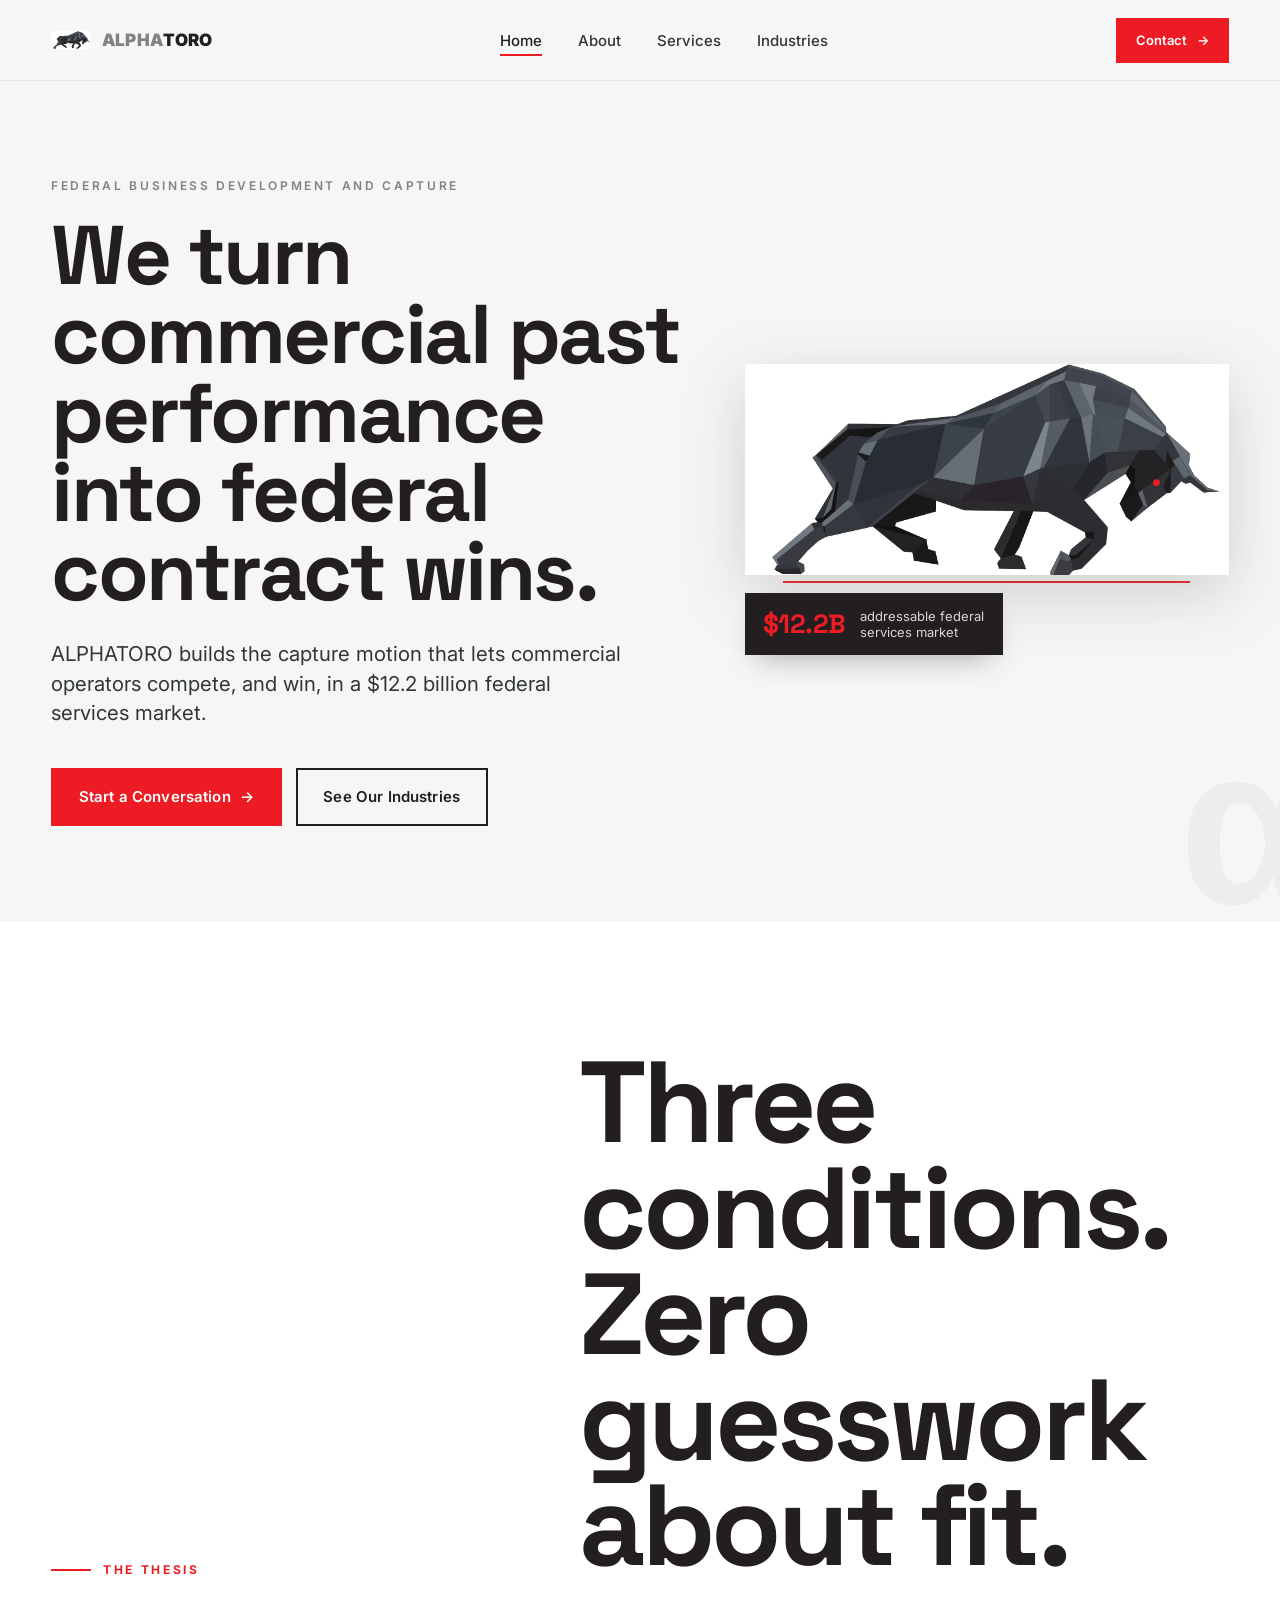
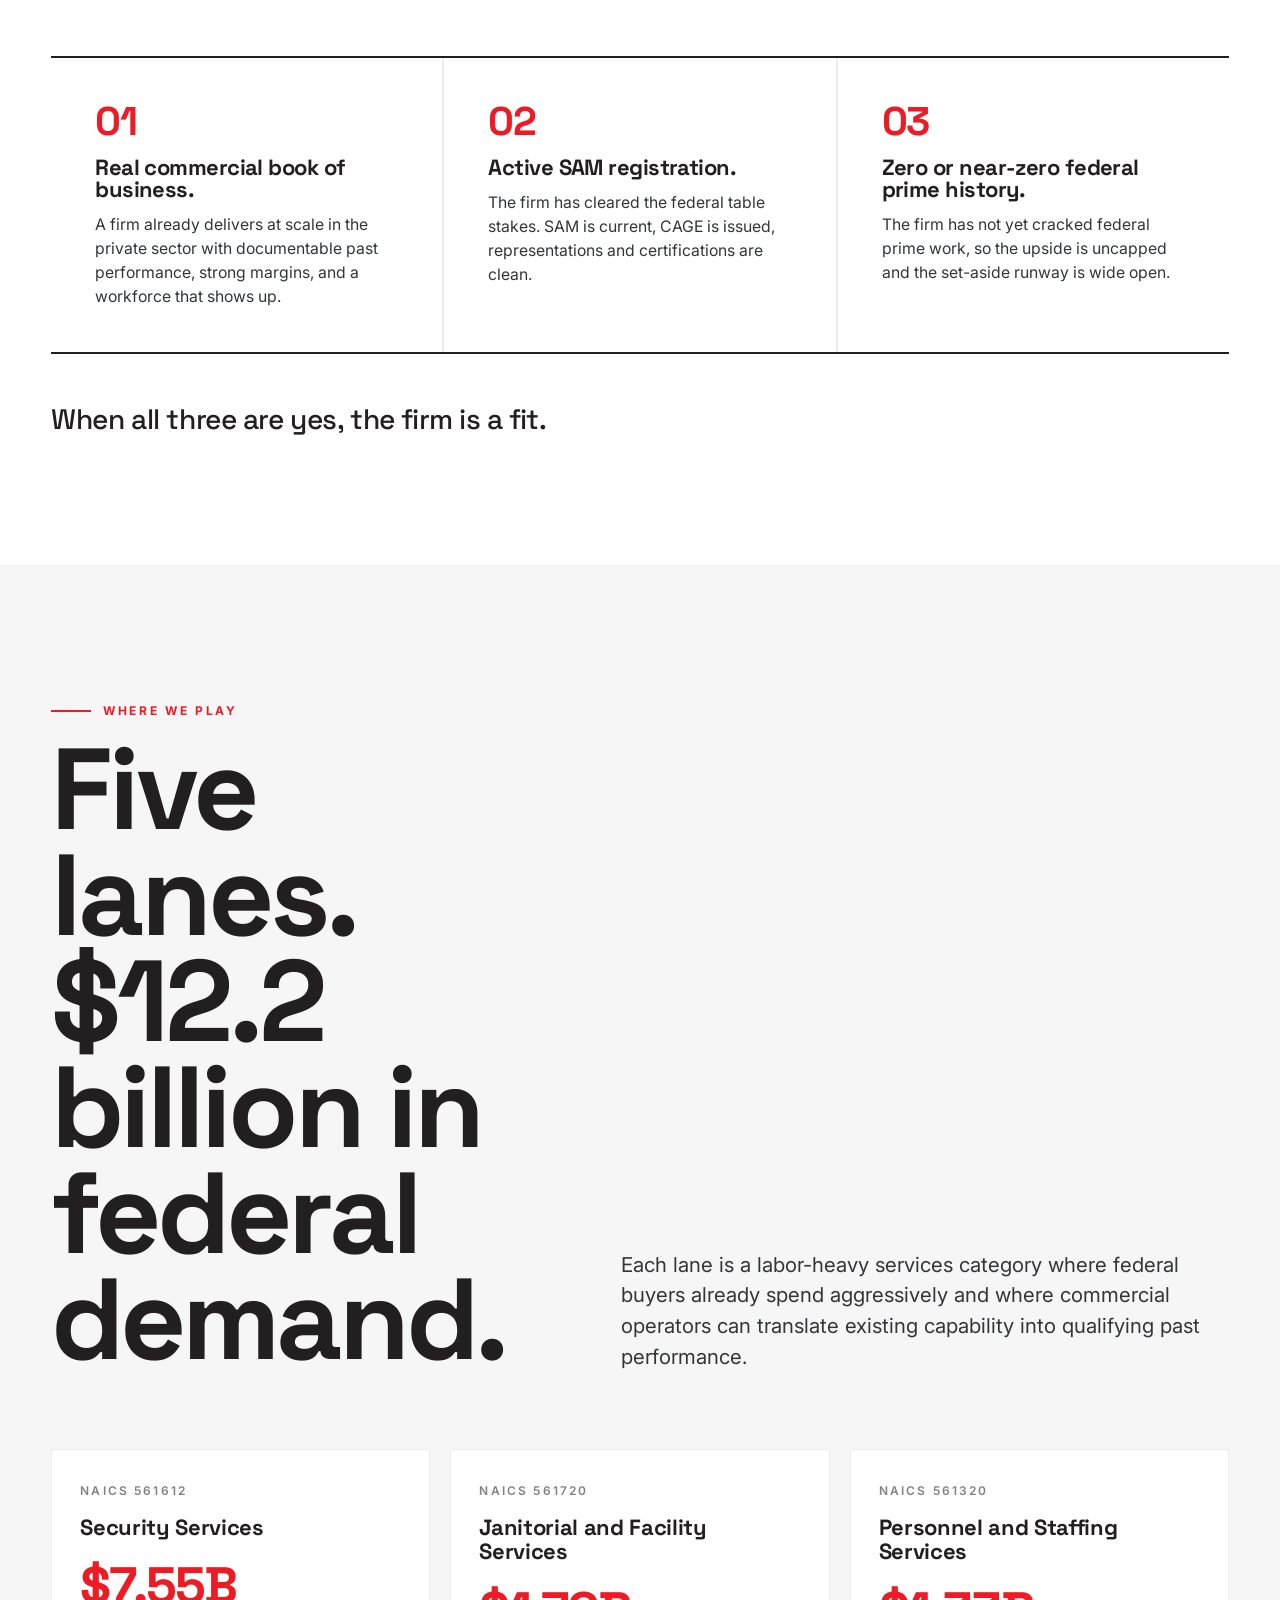
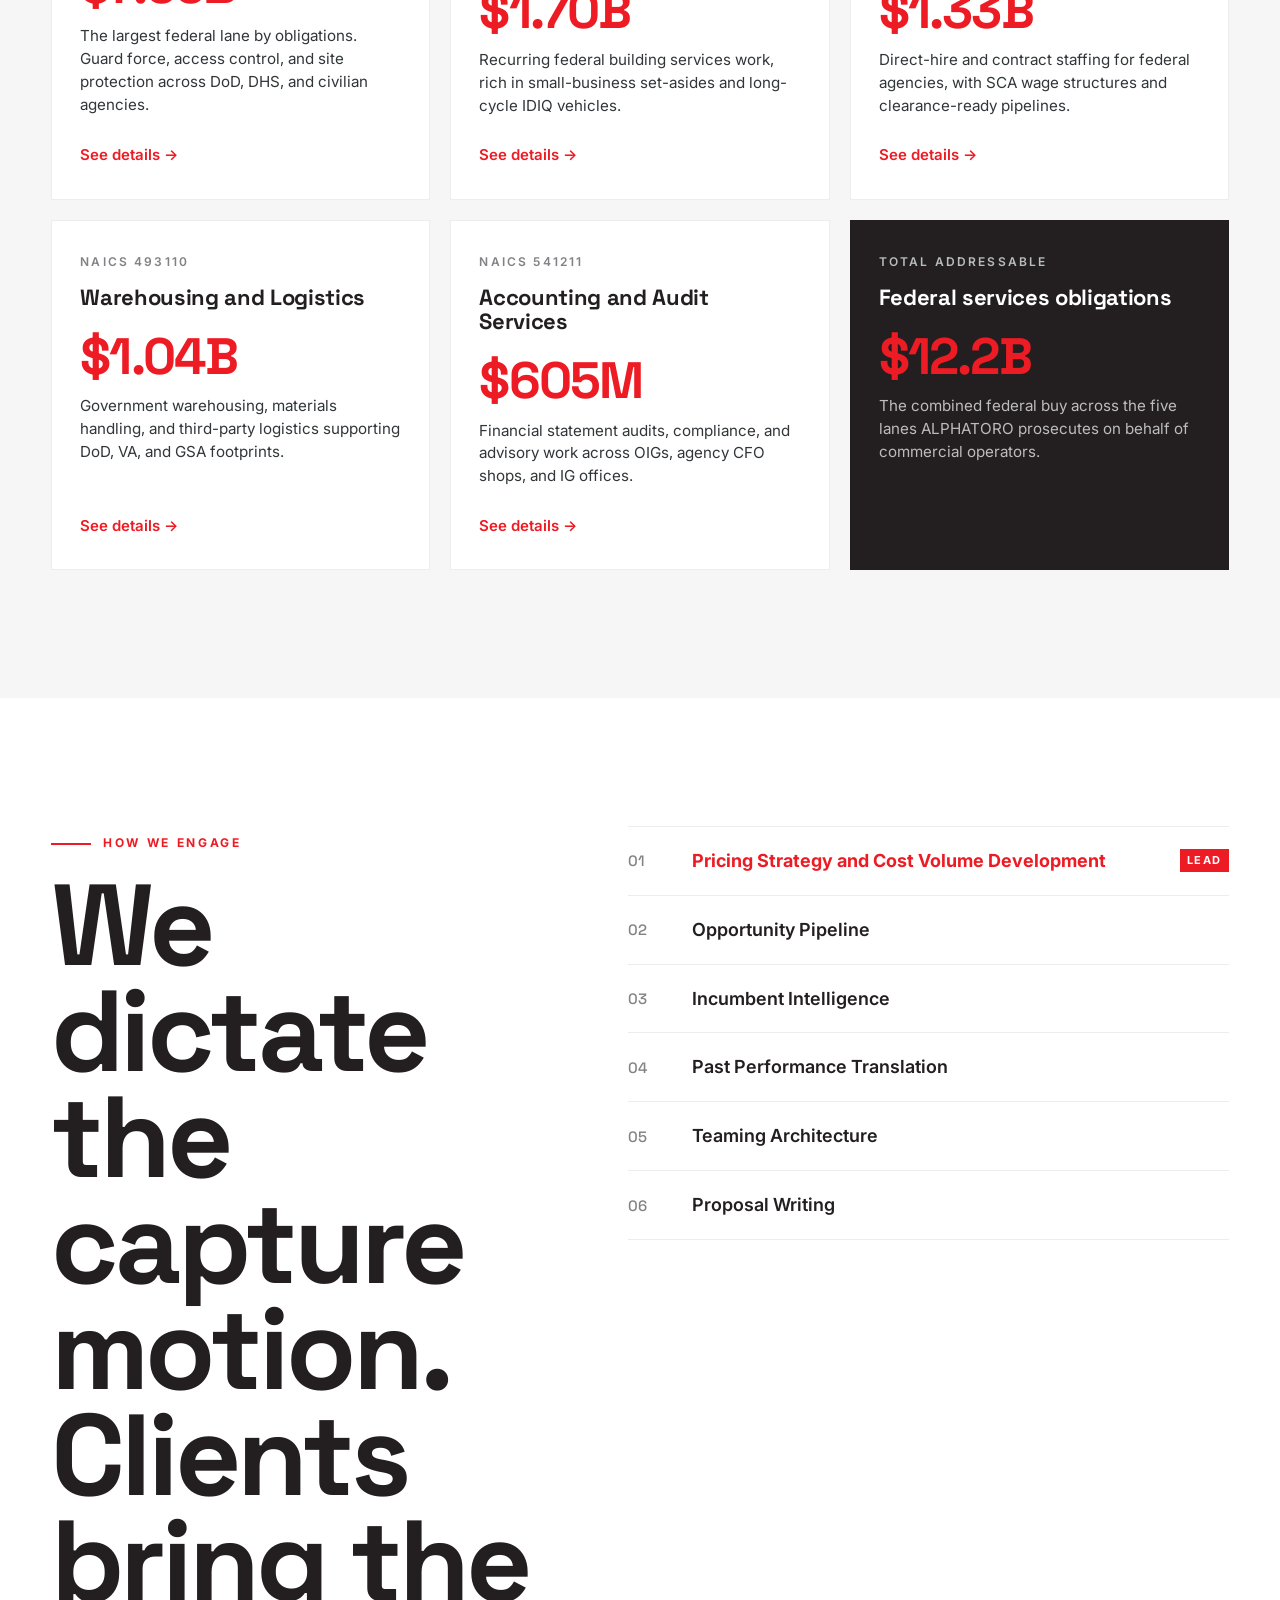
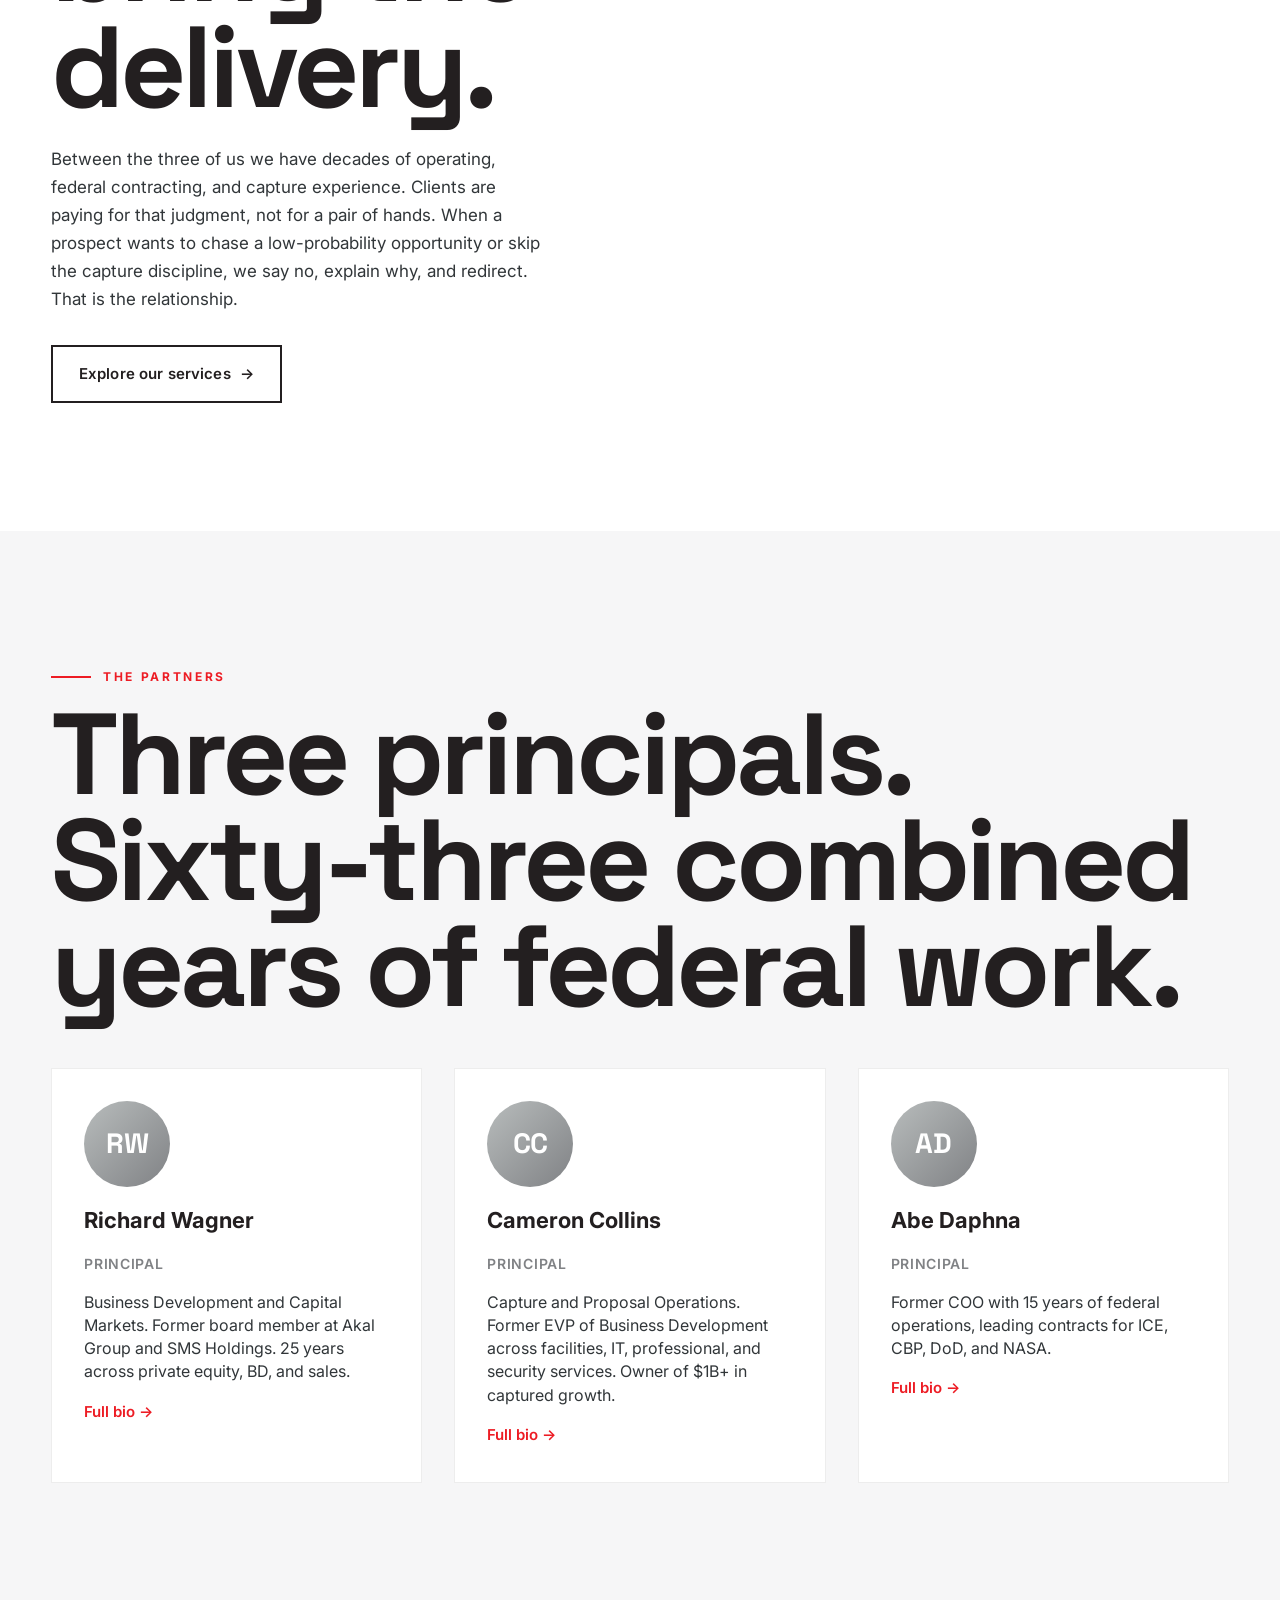
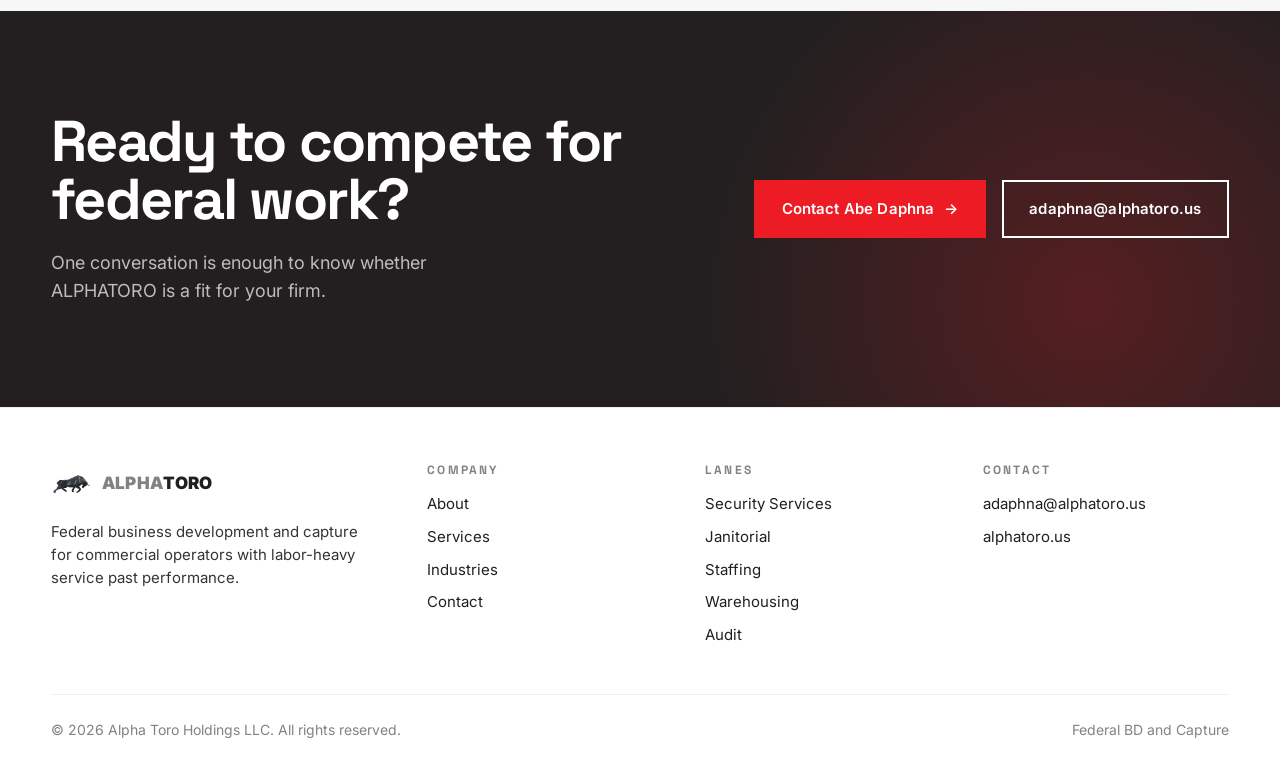
==== commit 03312c60: "Update footer links in about and index pages Replit-Commit-Author: Agent" ====
--- a/alphatoro/index.html
+++ b/alphatoro/index.html
@@ -5,8 +5,9 @@
 <meta name="viewport" content="width=device-width, initial-scale=1.0">
 <title>ALPHATORO — Federal Business Development and Capture</title>
 <meta name="description" content="ALPHATORO builds the capture motion that lets commercial operators compete, and win, in a $12.2 billion federal services market.">
-<link rel="icon" type="image/png" sizes="32x32" href="assets/logo.png">
-<link rel="apple-touch-icon" href="assets/logo.png">
+<link rel="icon" type="image/png" sizes="32x32" href="assets/favicon-32.png">
+<link rel="shortcut icon" href="favicon.ico">
+<link rel="apple-touch-icon" href="assets/apple-touch-icon.png">
 <link rel="preconnect" href="https://fonts.googleapis.com">
 <link rel="preconnect" href="https://fonts.gstatic.com" crossorigin>
 <link href="https://fonts.googleapis.com/css2?family=Inter:wght@400;500;600;700;800&family=Space+Grotesk:wght@500;600;700&display=swap" rel="stylesheet">
@@ -235,7 +236,7 @@
         <div class="partner-avatar" aria-label="Abe Daphna">AD</div>
         <div class="partner-card__name">Abe Daphna</div>
         <div class="partner-card__cred">Principal</div>
-        <p class="partner-card__role">Former COO of ISS Action, leading contracts for ICE, CBP, DoD, and NASA. 15 years of federal operations.</p>
+        <p class="partner-card__role">Former COO with 15 years of federal operations, leading contracts for ICE, CBP, DoD, and NASA.</p>
         <a href="about.html#abe" class="link-red">Full bio →</a>
       </div>
     </div>
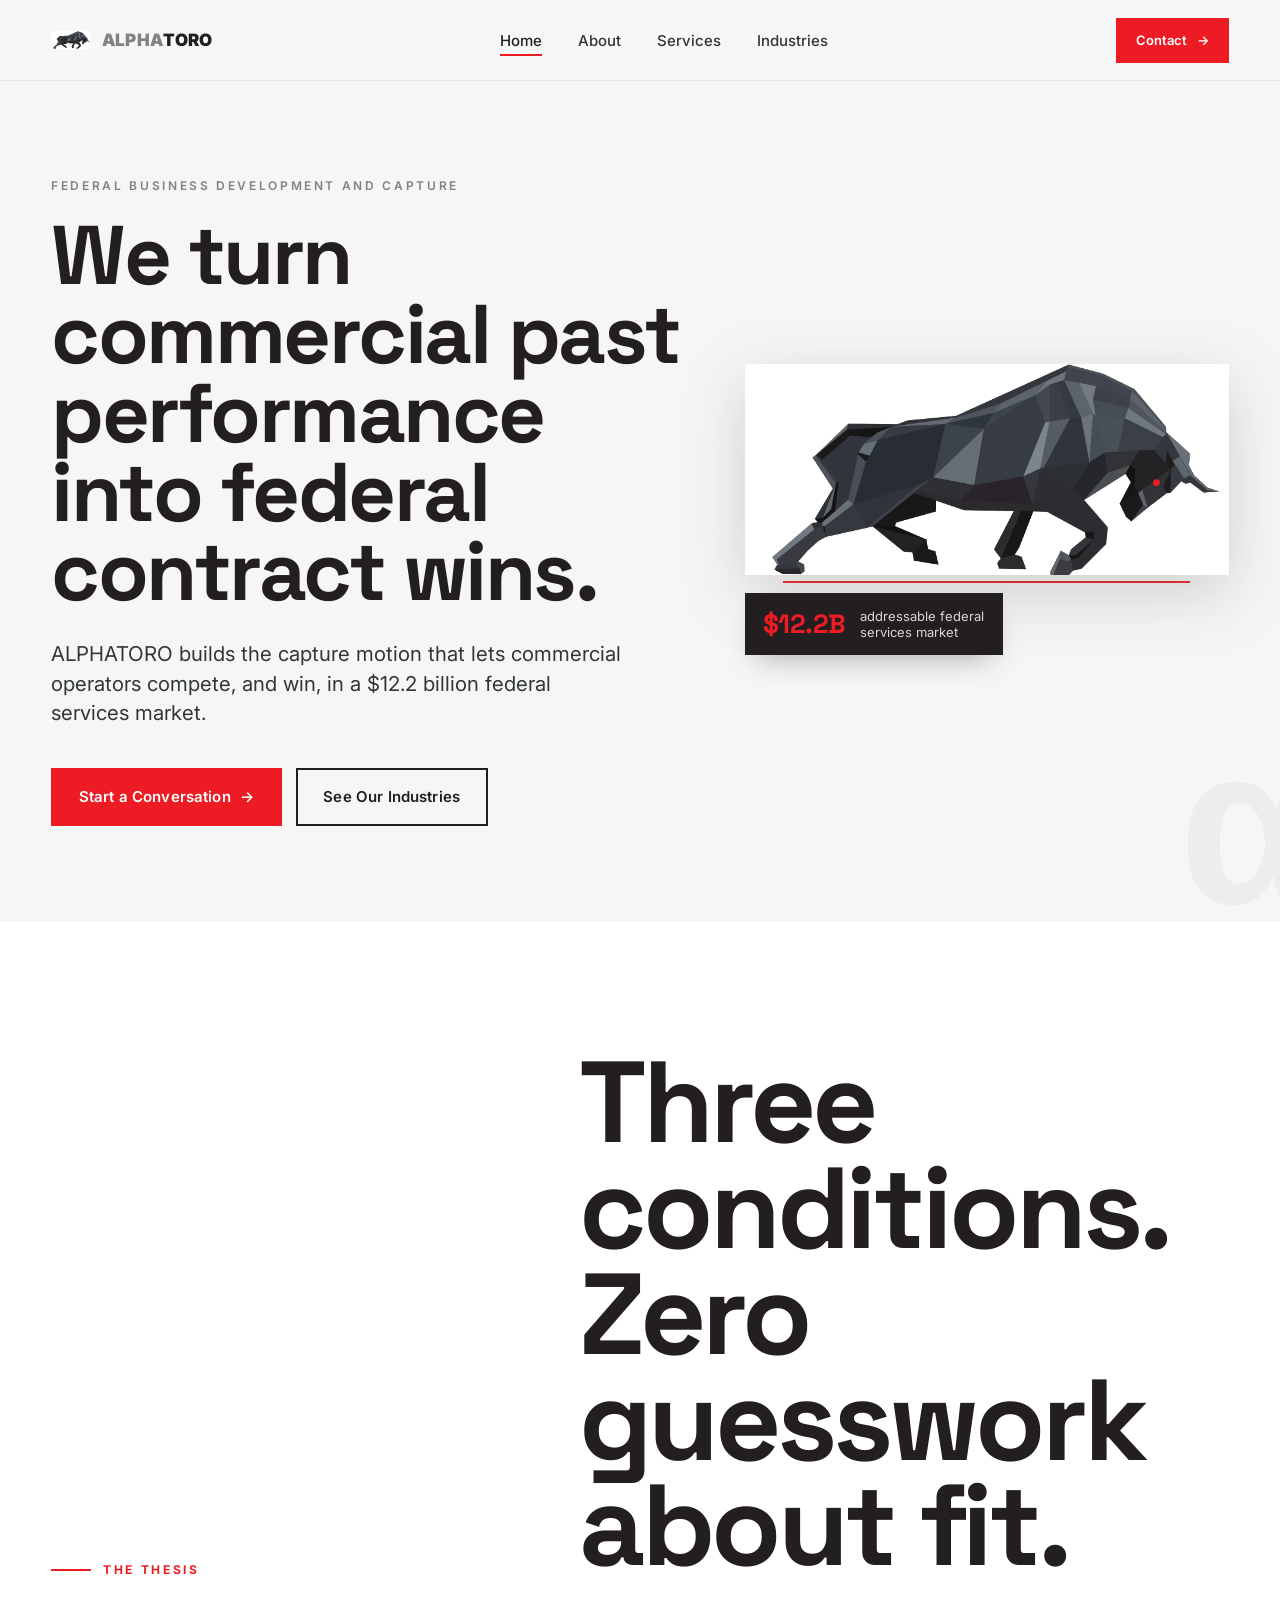
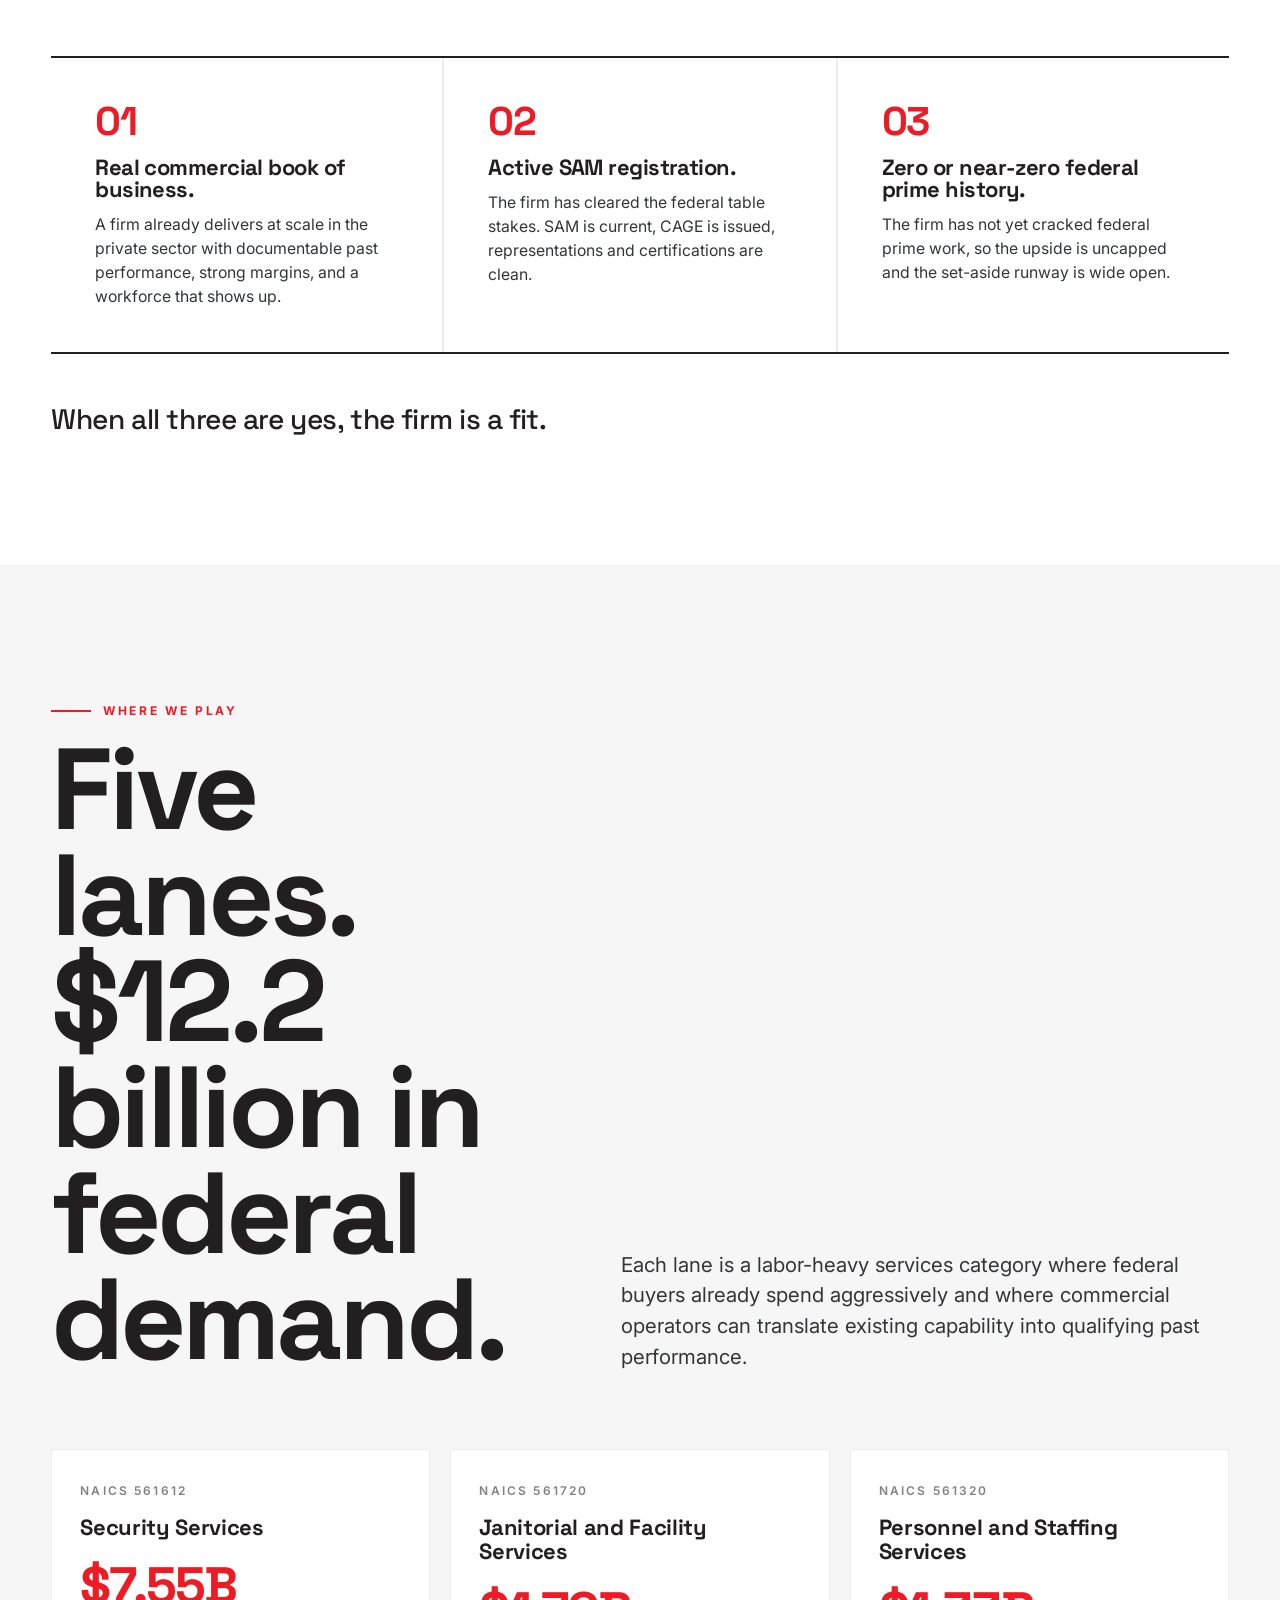
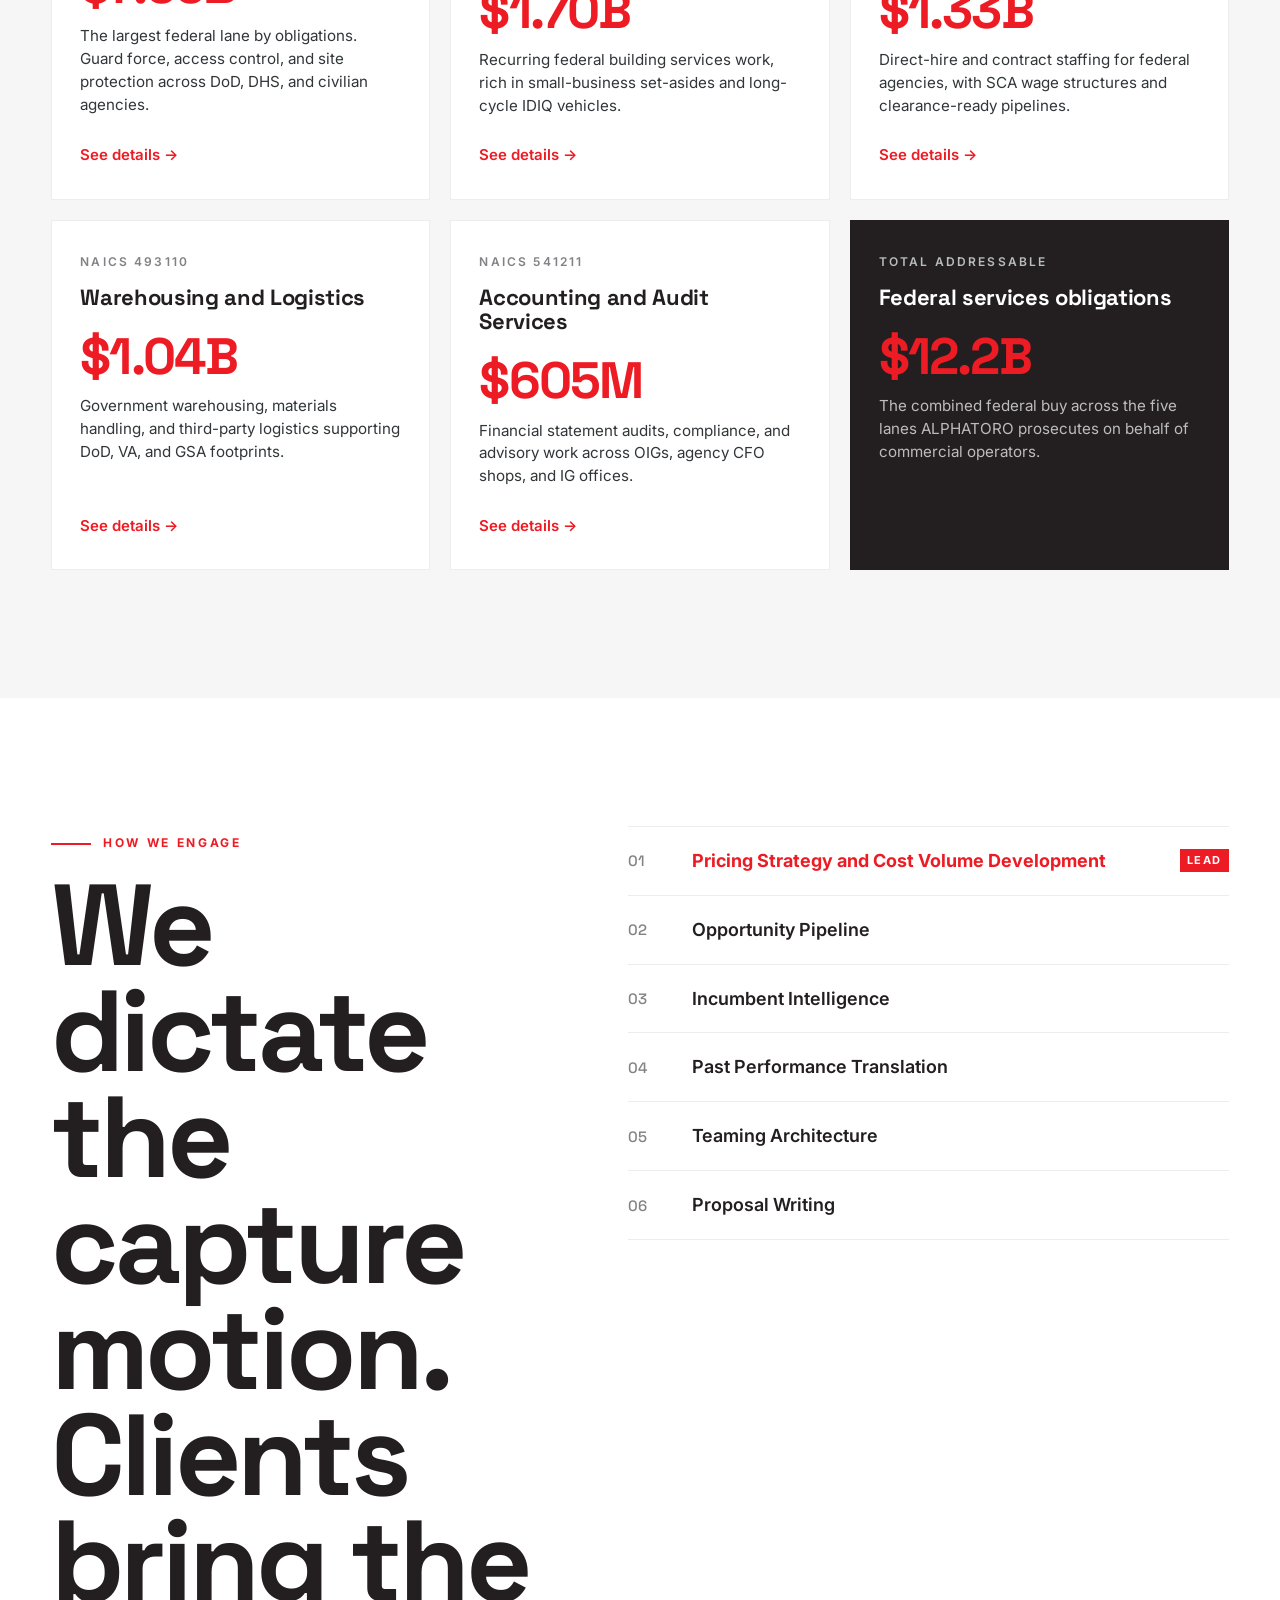
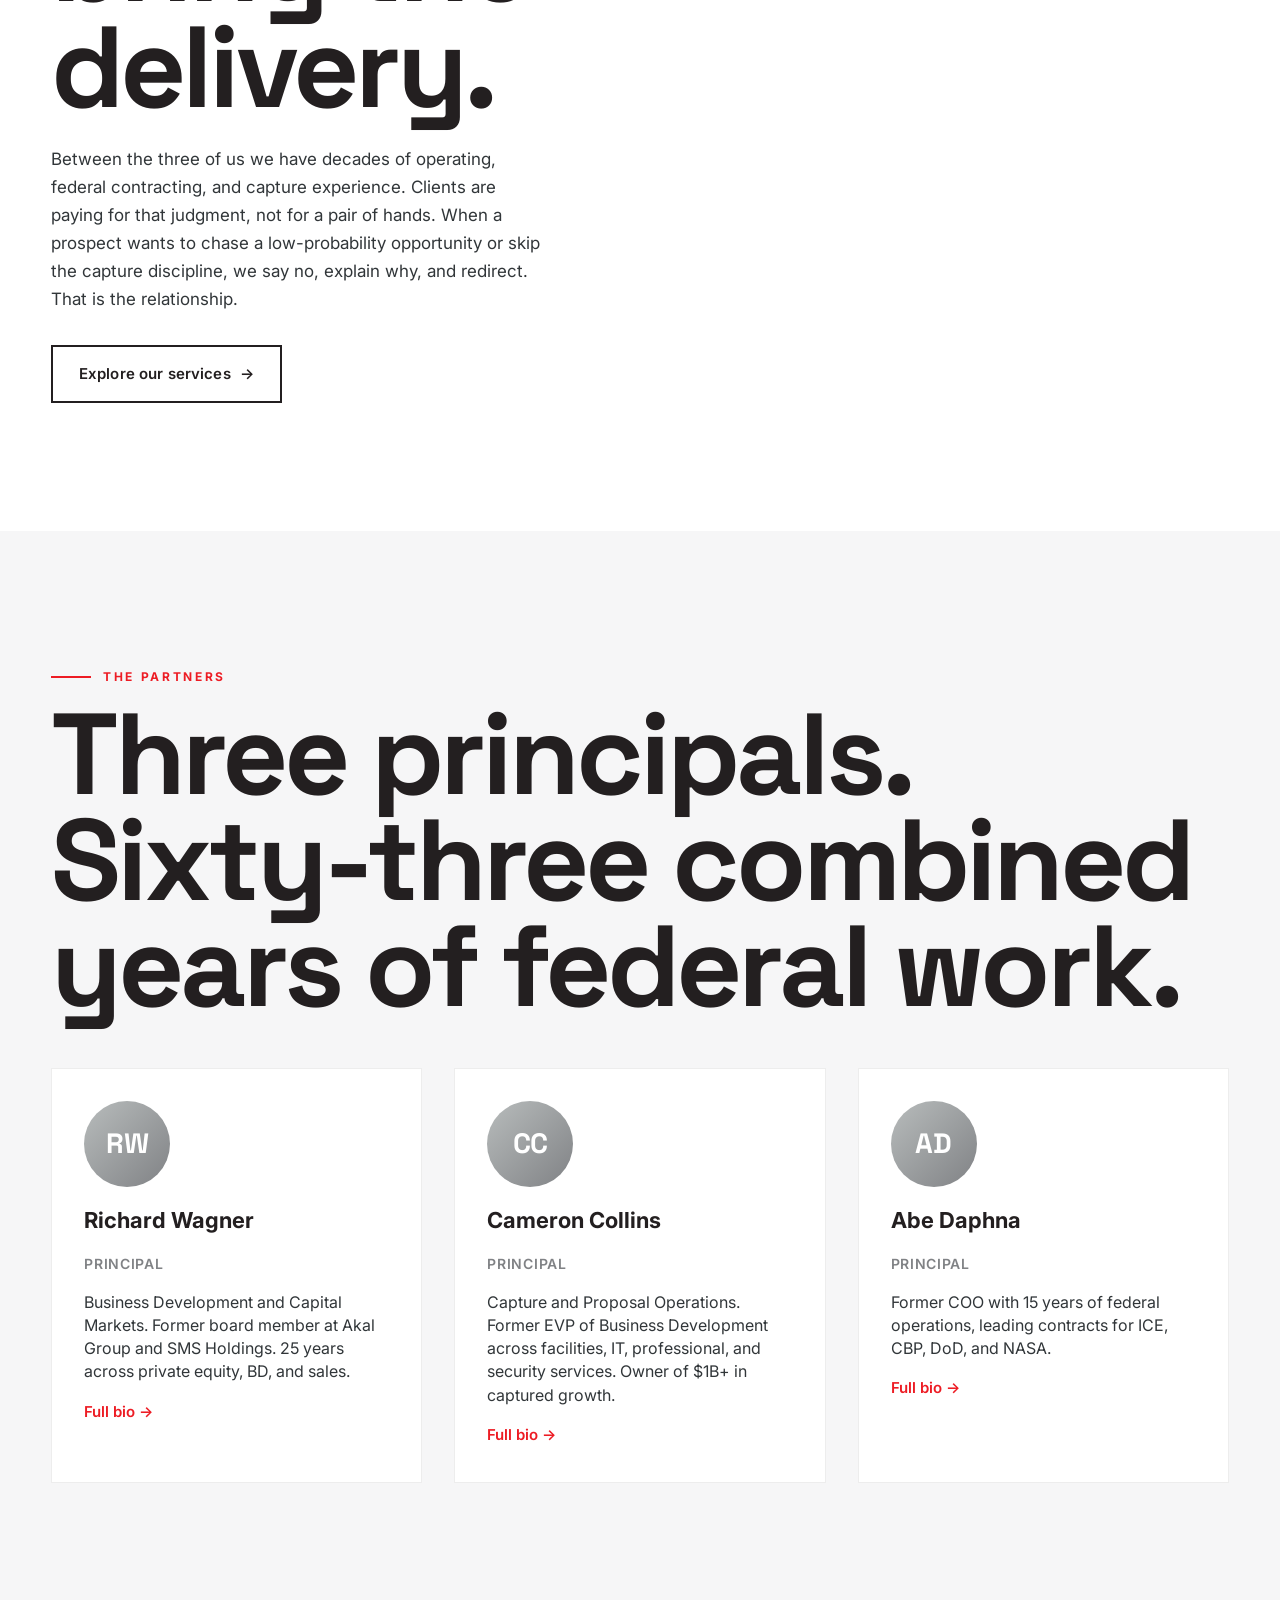
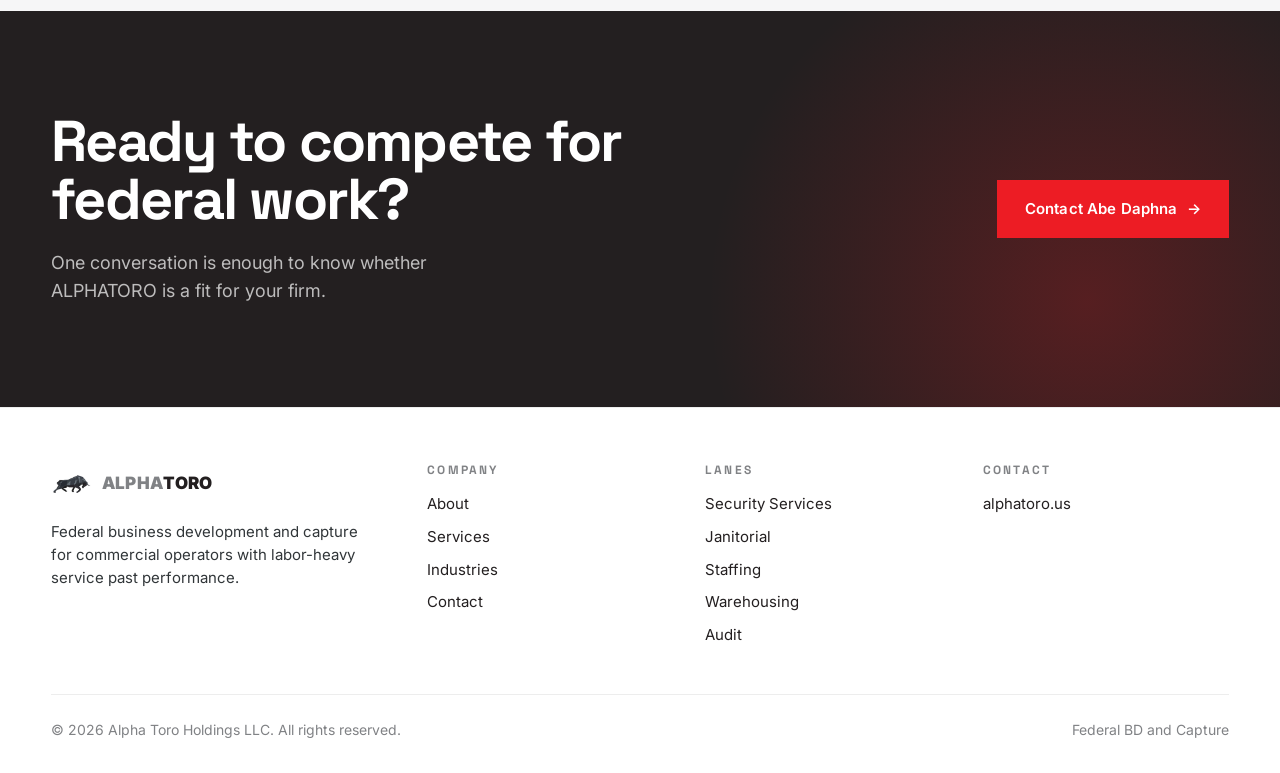
==== commit 26a6faf7: "Remove unused content from web pages Replit-Commit-Author: Agent" ====
--- a/alphatoro/index.html
+++ b/alphatoro/index.html
@@ -252,7 +252,6 @@
     </div>
     <div class="cta-band__actions" data-reveal>
       <a href="contact.html" class="btn btn--red">Contact Abe Daphna <span class="arrow" aria-hidden="true">→</span></a>
-      <a href="mailto:adaphna@alphatoro.us" class="btn btn--ghost-white">adaphna@alphatoro.us</a>
     </div>
   </div>
 </section>
@@ -290,7 +289,6 @@
       <div class="footer__col">
         <h4>Contact</h4>
         <ul>
-          <li><a href="mailto:adaphna@alphatoro.us">adaphna@alphatoro.us</a></li>
           <li><a href="https://alphatoro.us">alphatoro.us</a></li>
         </ul>
       </div>
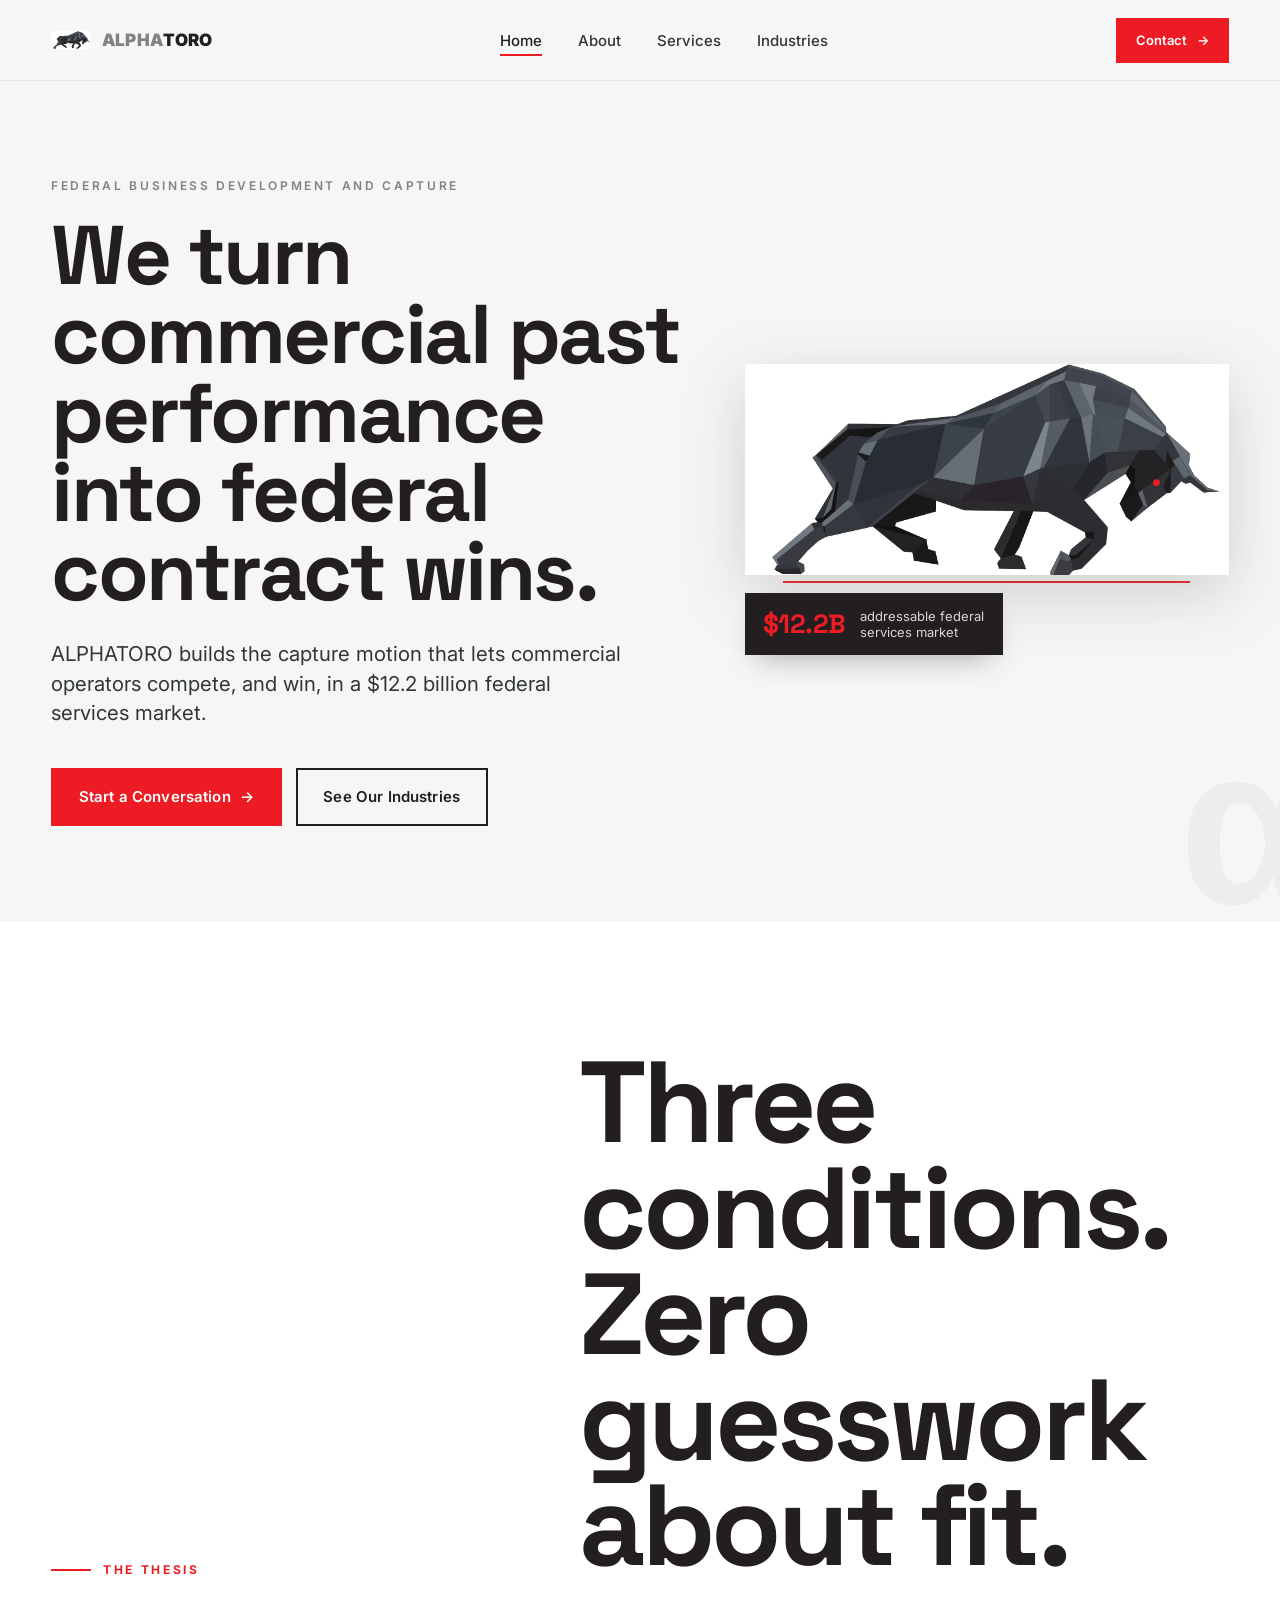
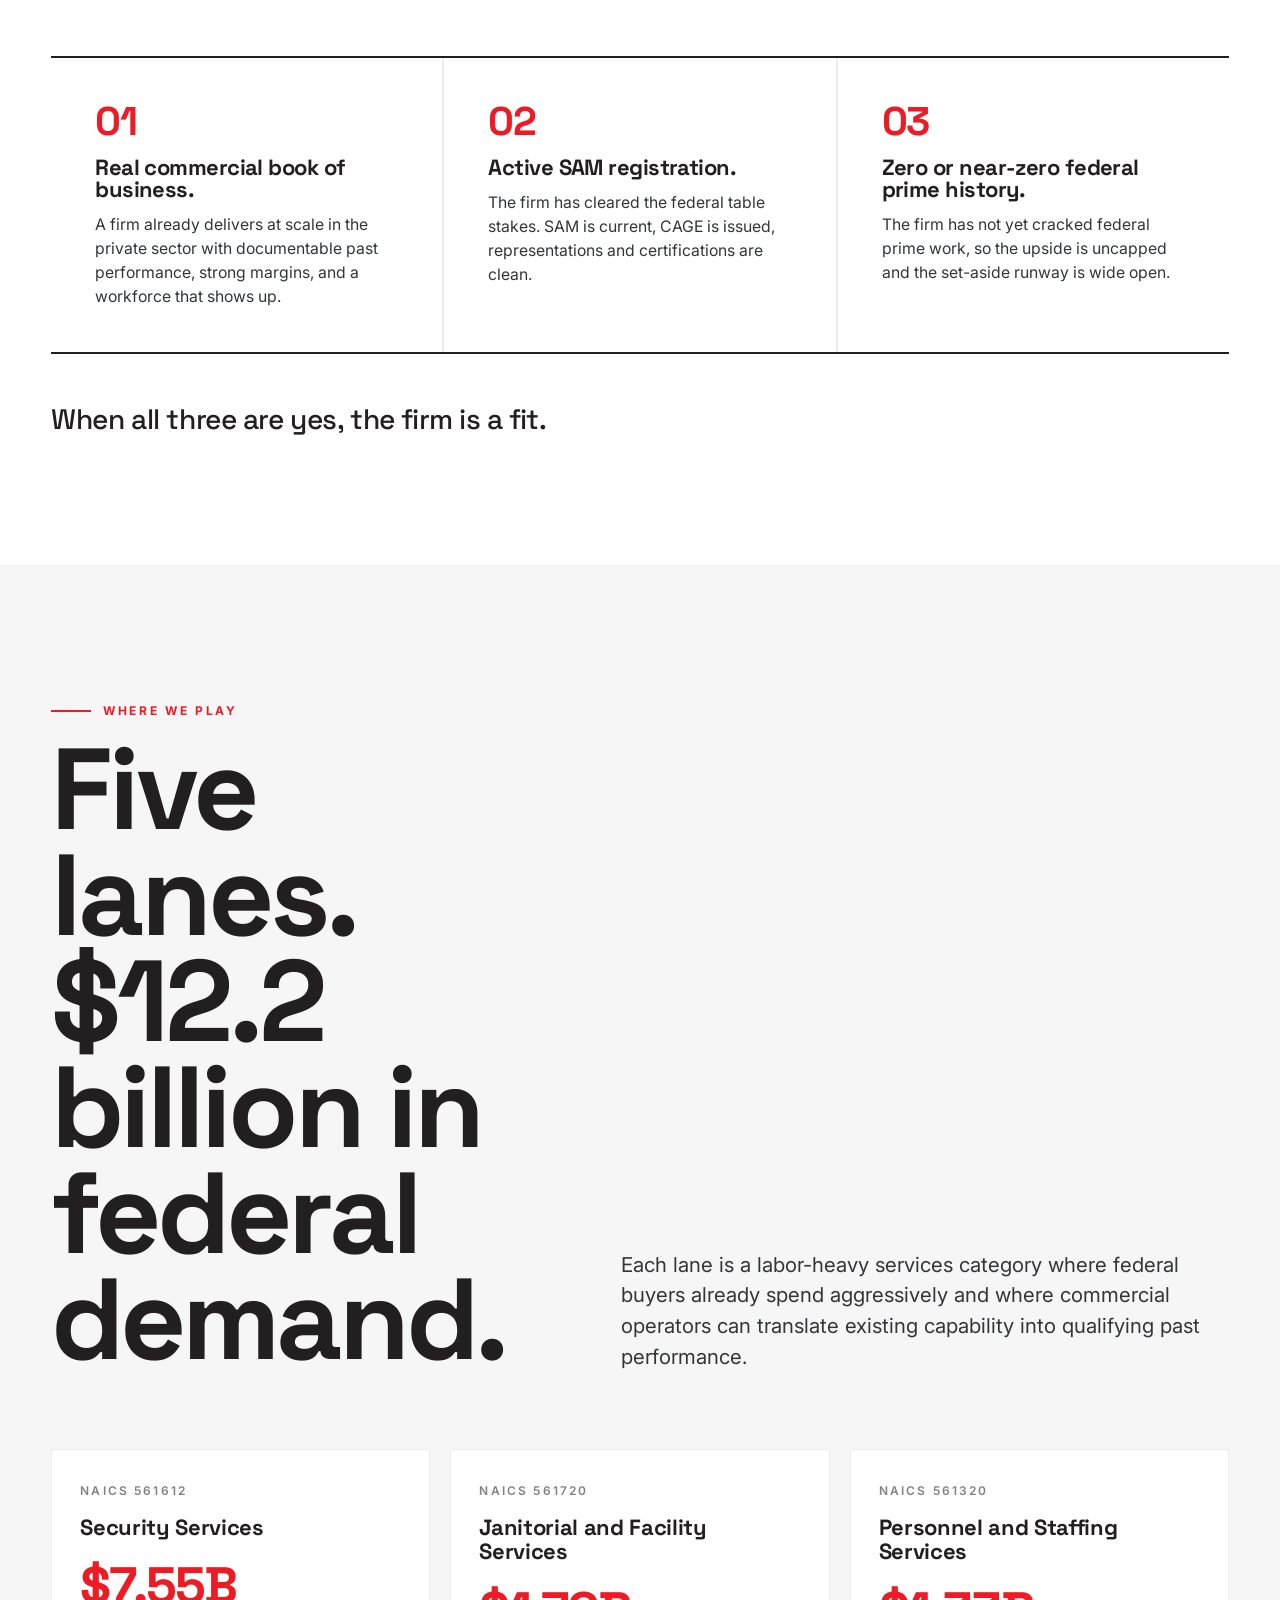
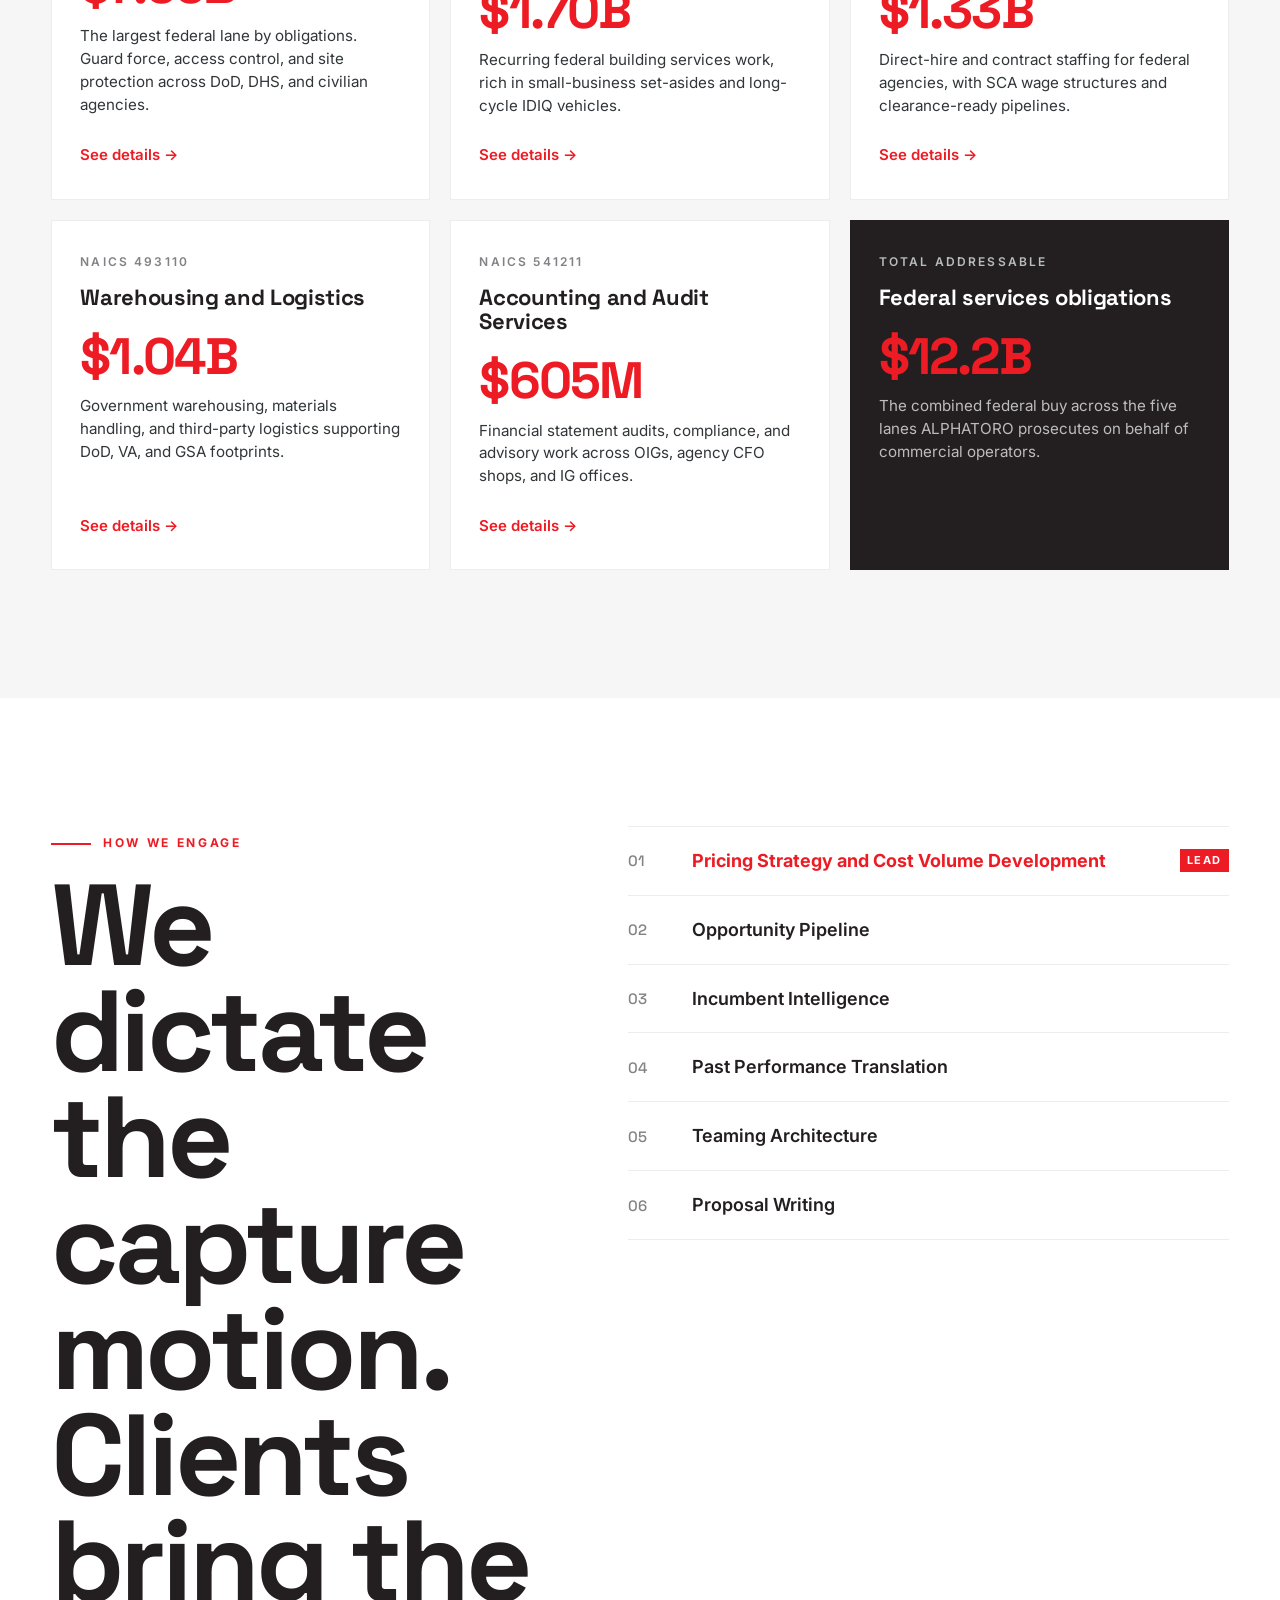
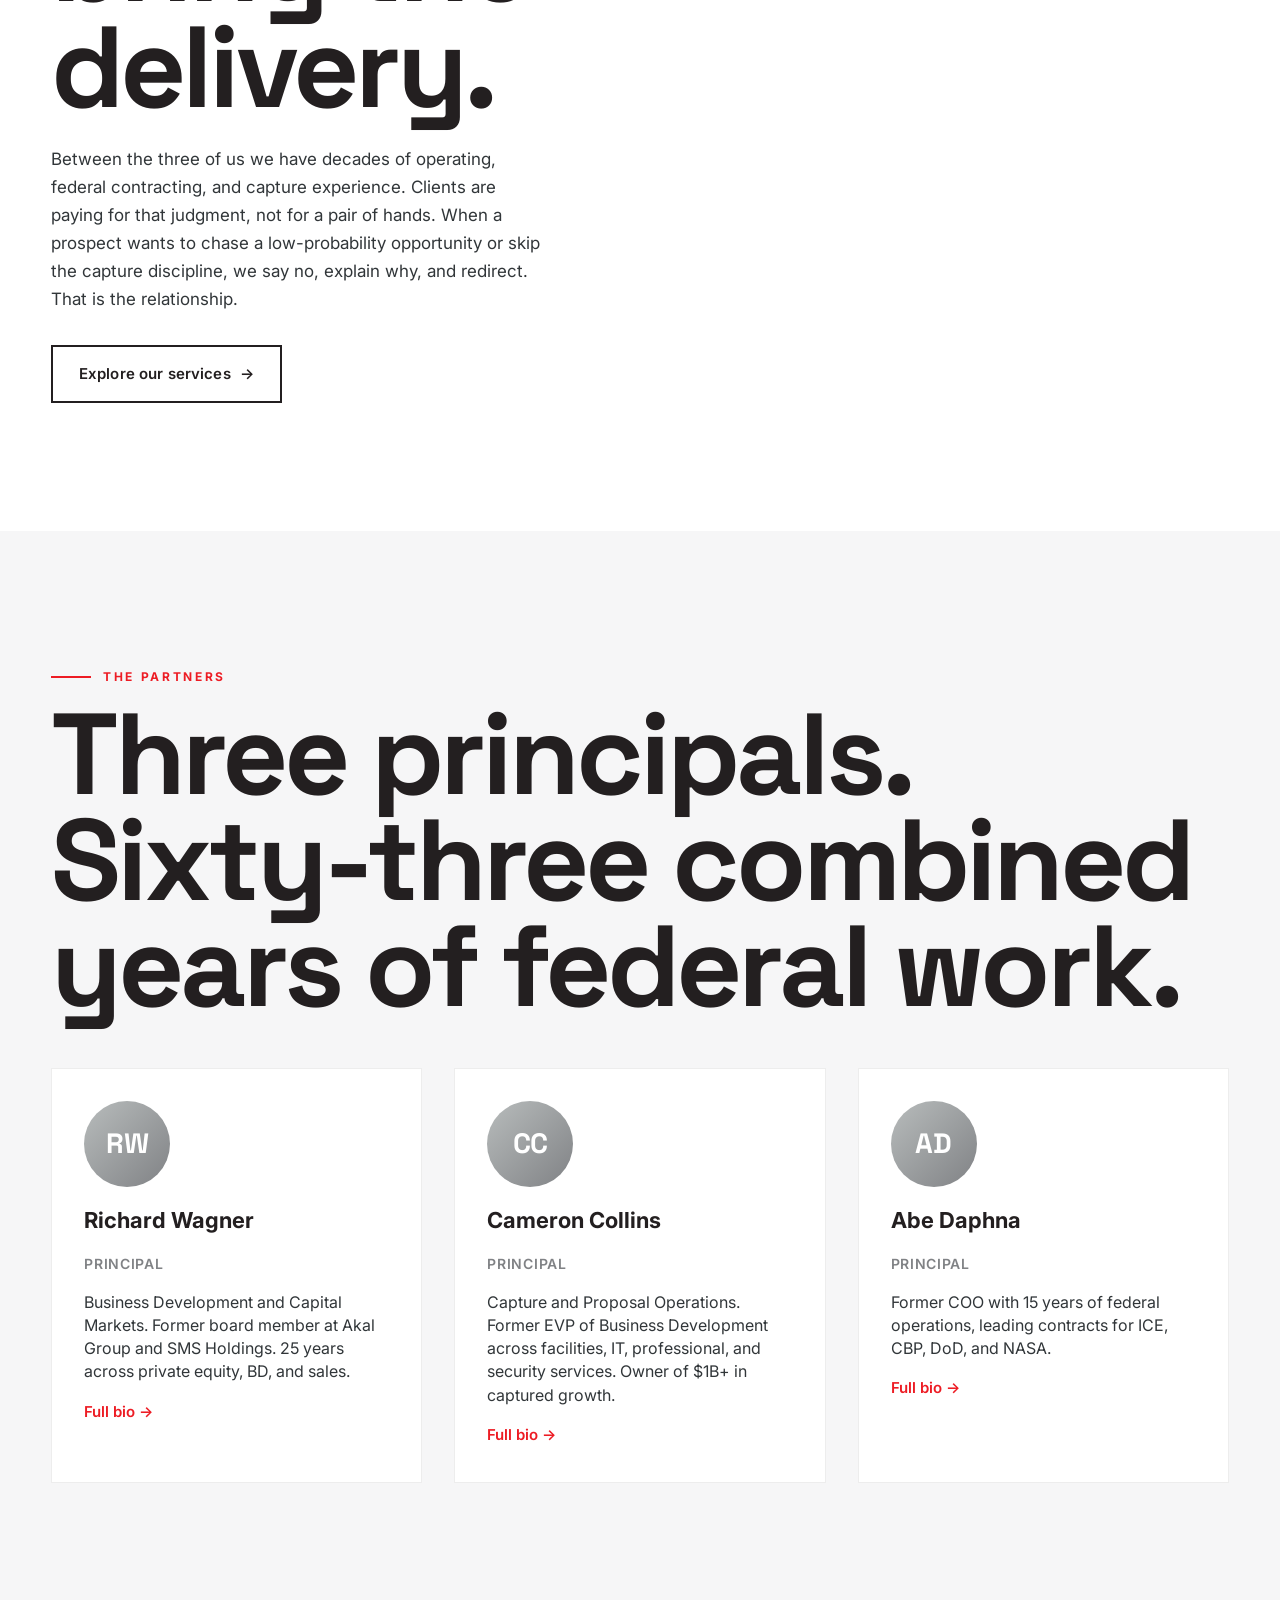
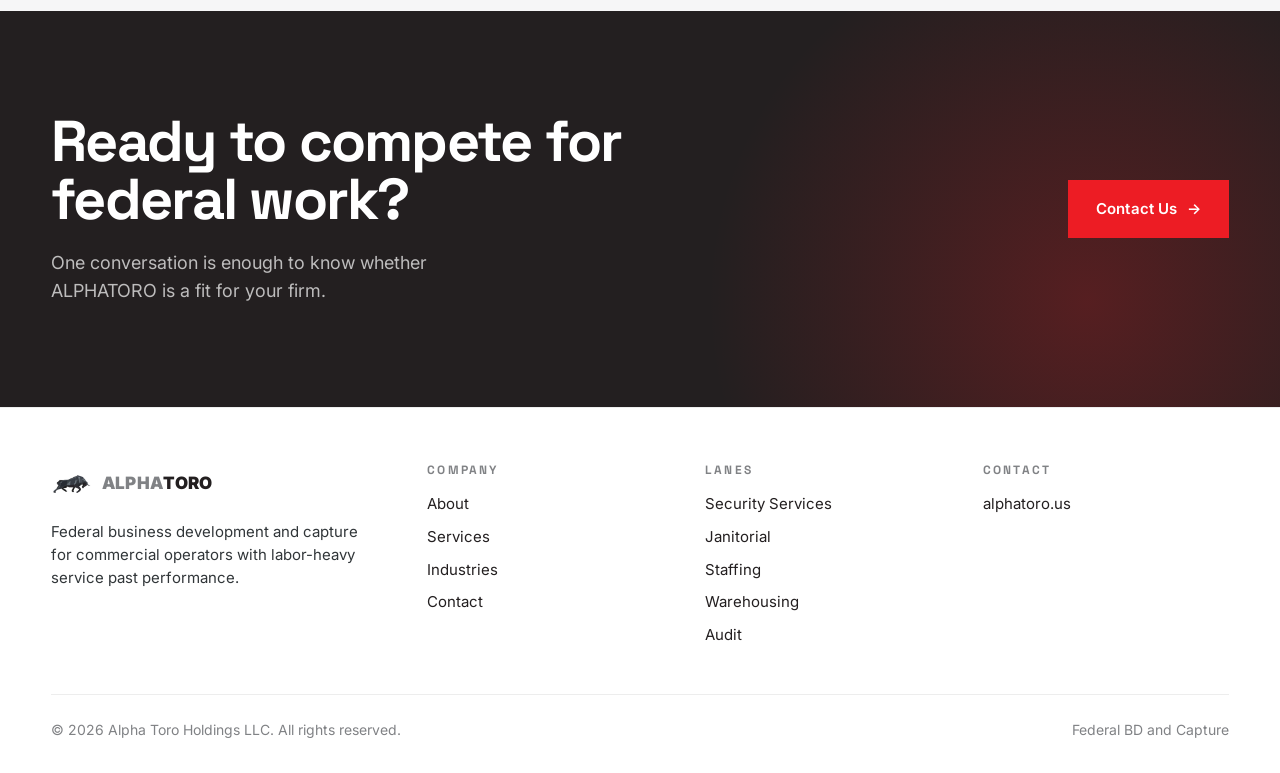
==== commit 0f3aac10: "Update alphatoro index page content Replit-Commit-Author: Agent" ====
--- a/alphatoro/index.html
+++ b/alphatoro/index.html
@@ -251,7 +251,7 @@
       <p>One conversation is enough to know whether ALPHATORO is a fit for your firm.</p>
     </div>
     <div class="cta-band__actions" data-reveal>
-      <a href="contact.html" class="btn btn--red">Contact Abe Daphna <span class="arrow" aria-hidden="true">→</span></a>
+      <a href="contact.html" class="btn btn--red">Contact Us <span class="arrow" aria-hidden="true">→</span></a>
     </div>
   </div>
 </section>
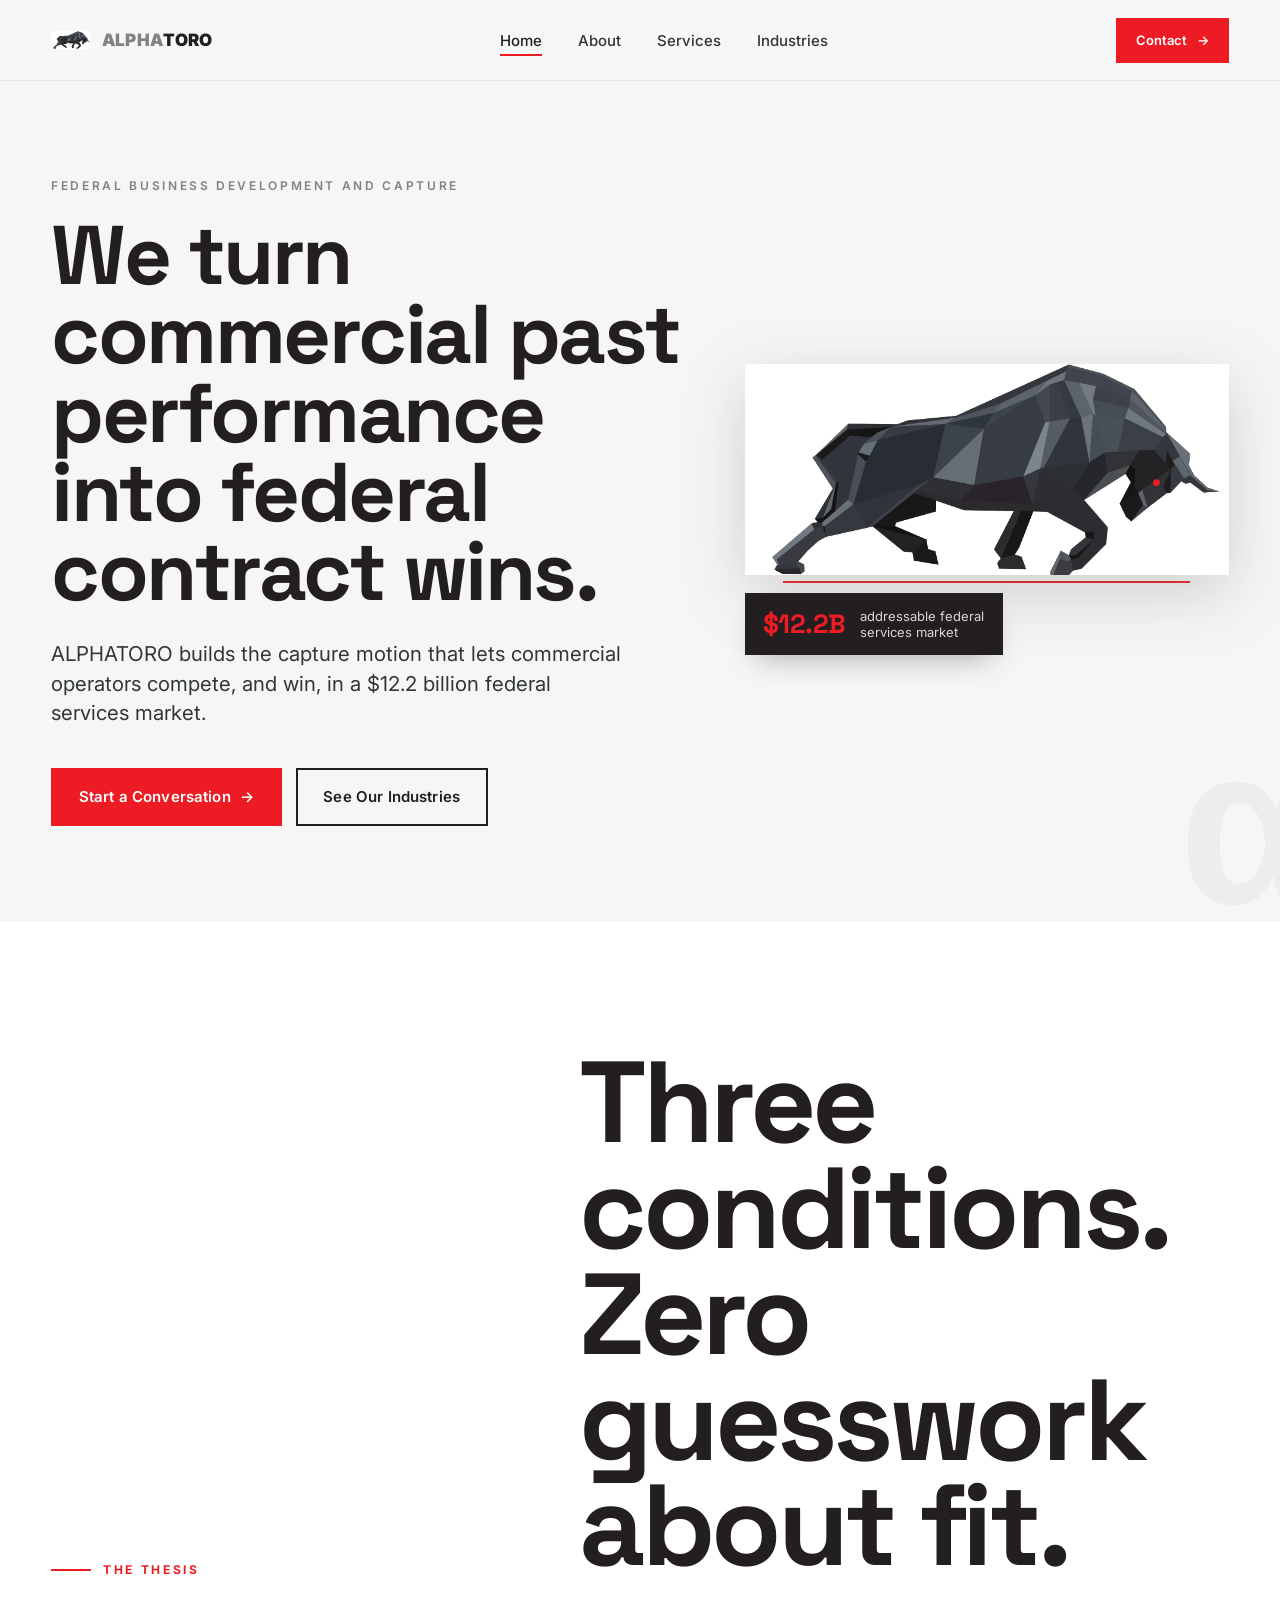
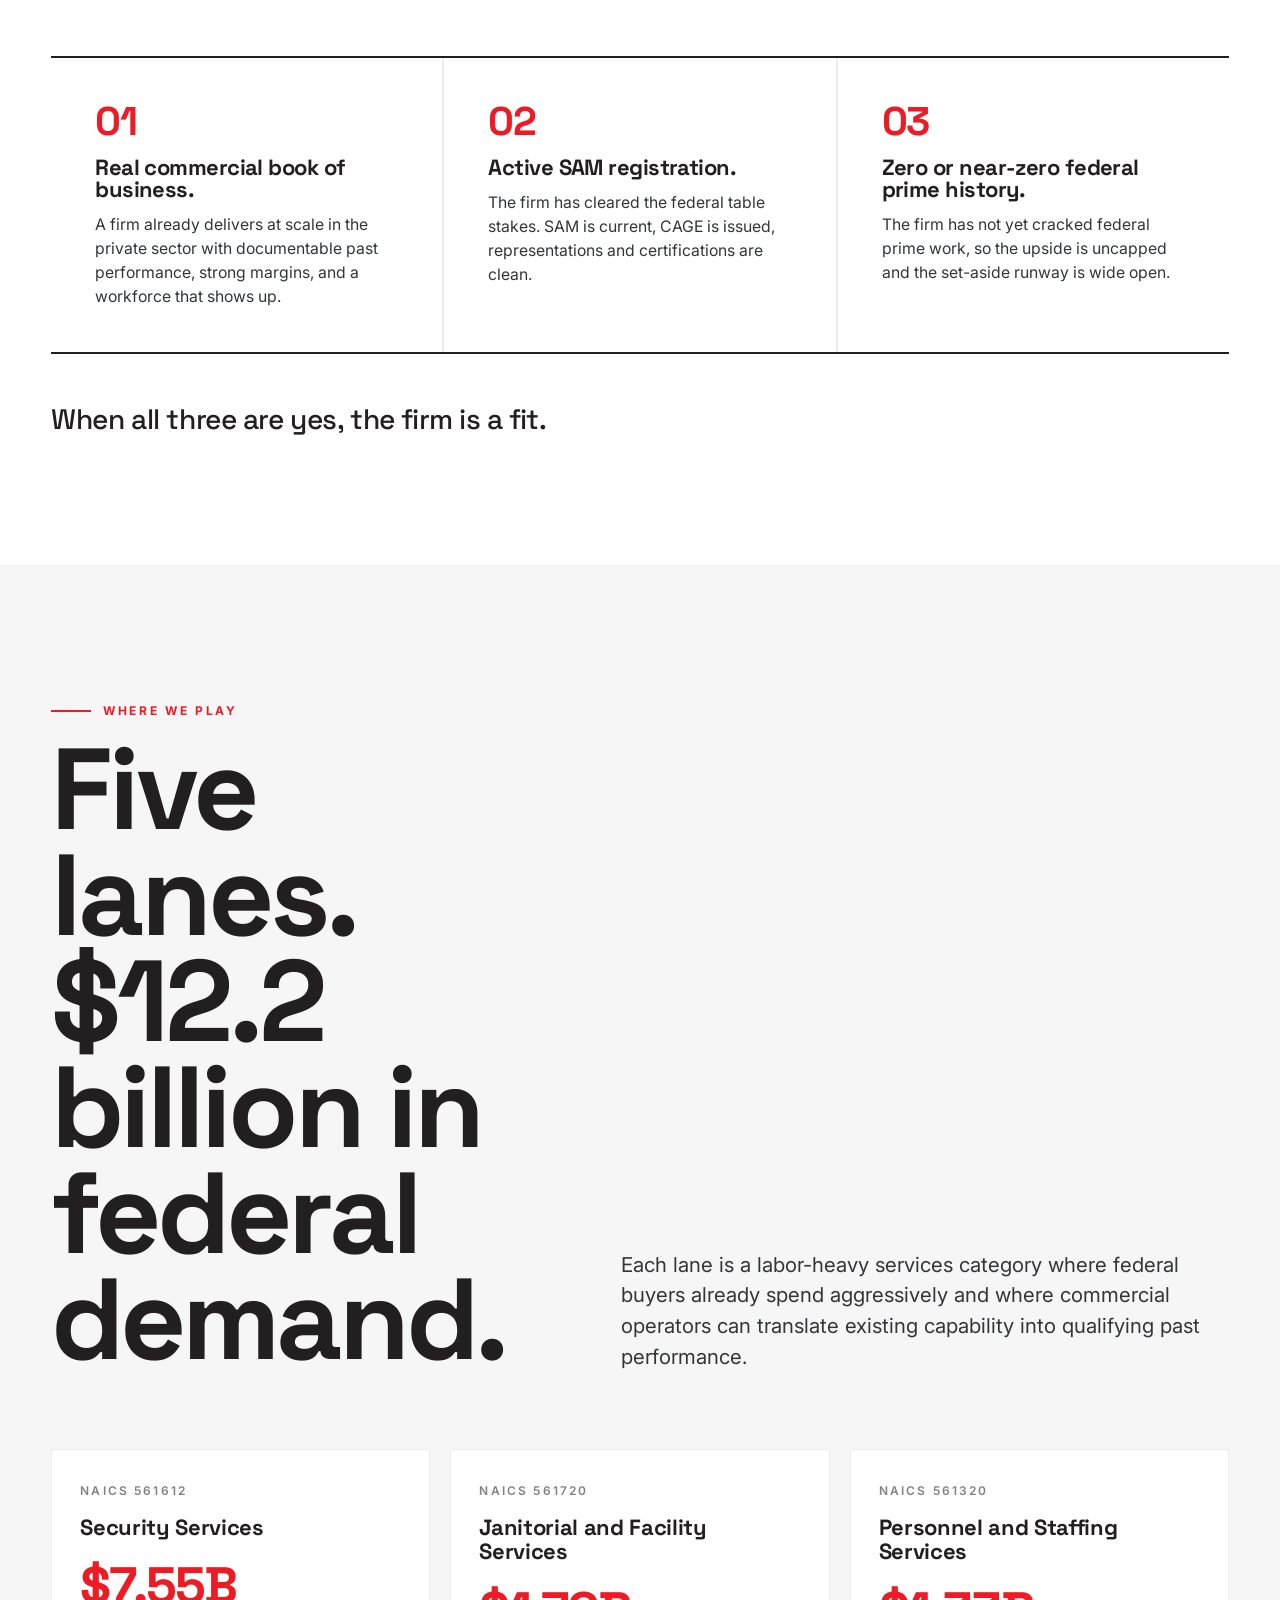
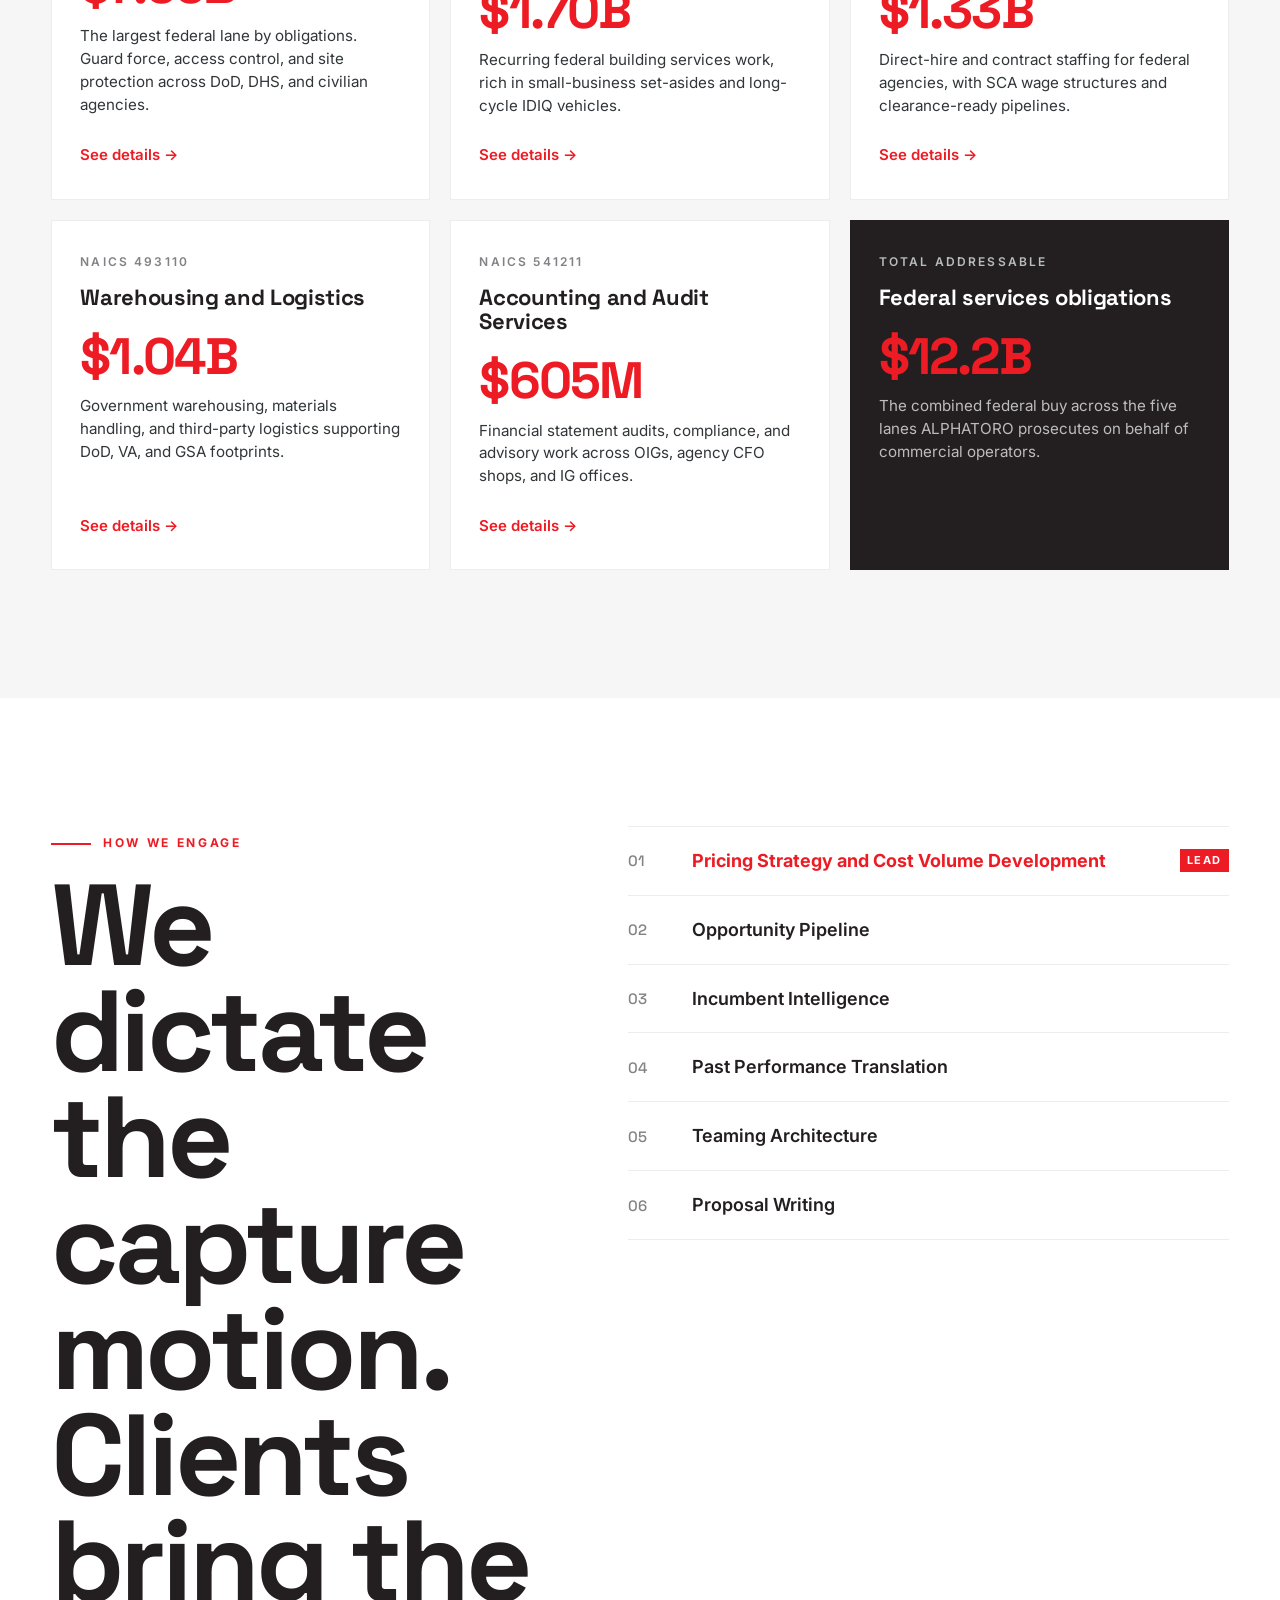
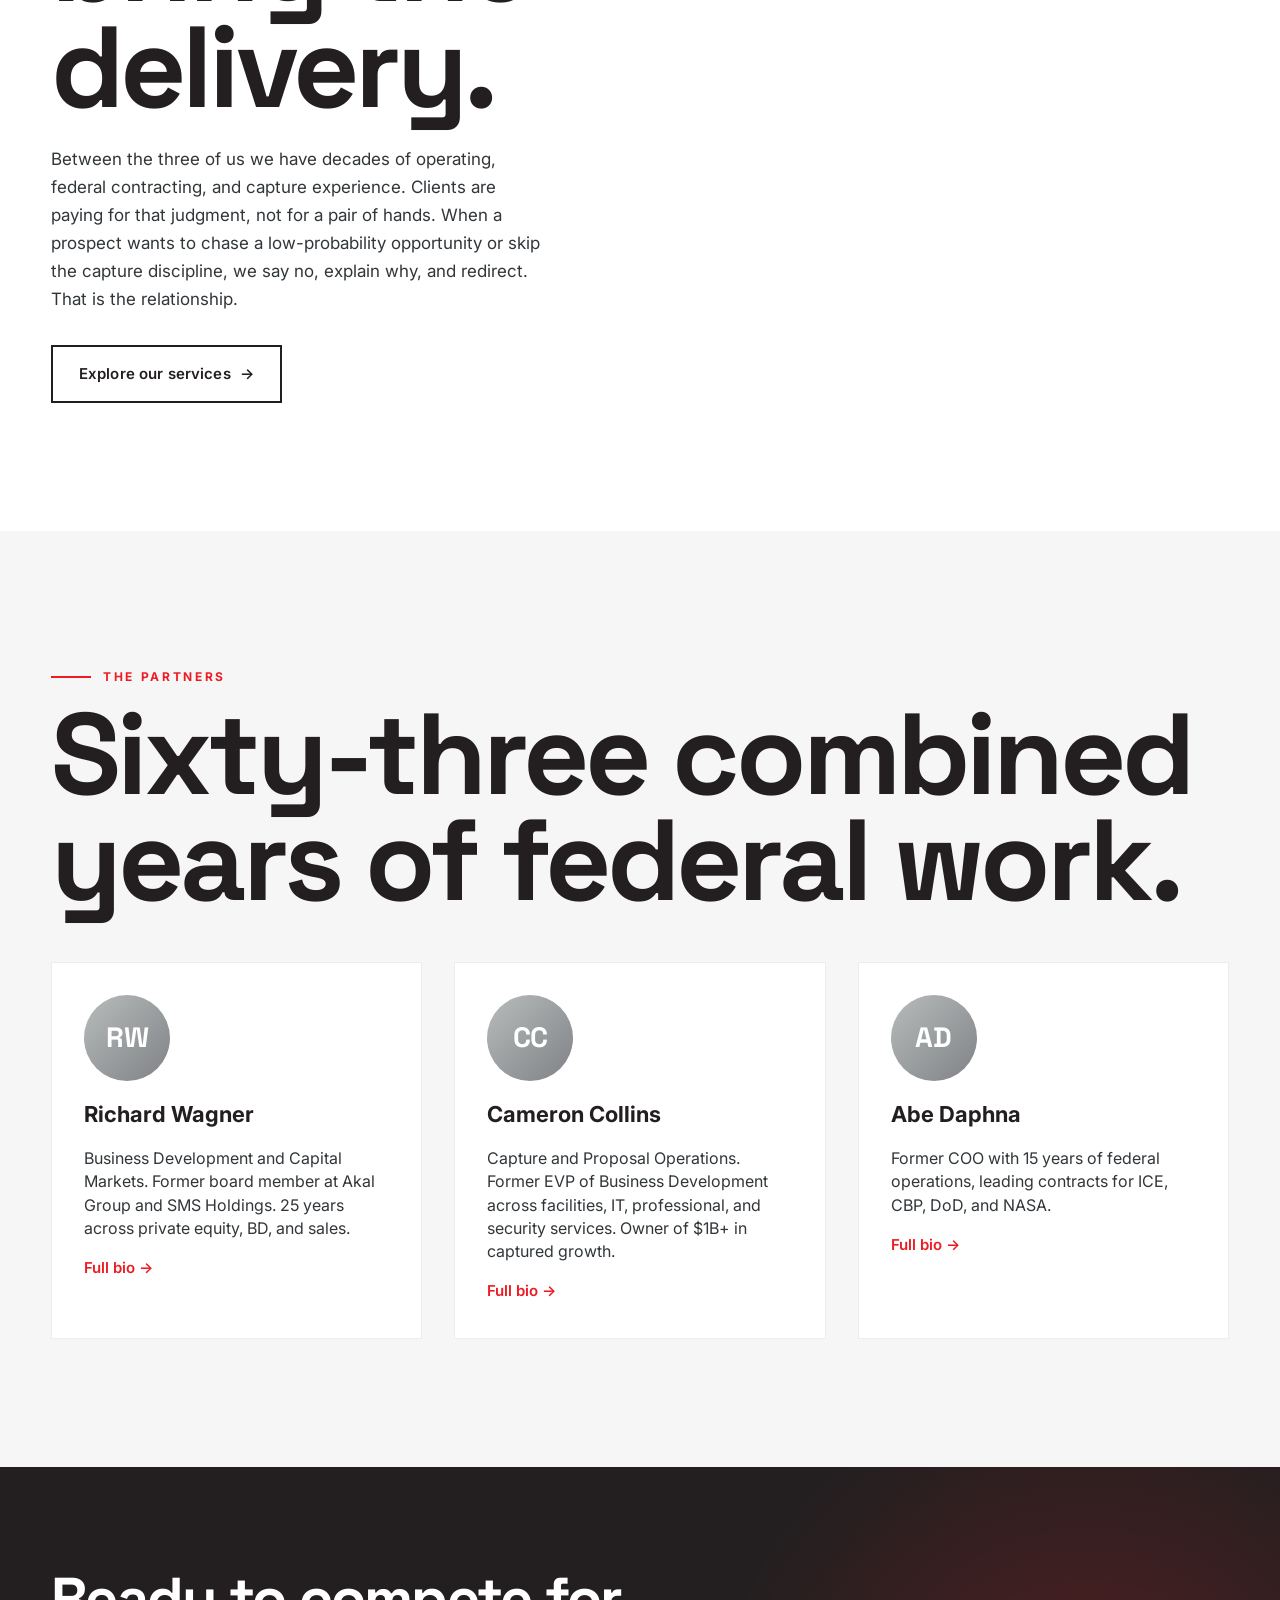
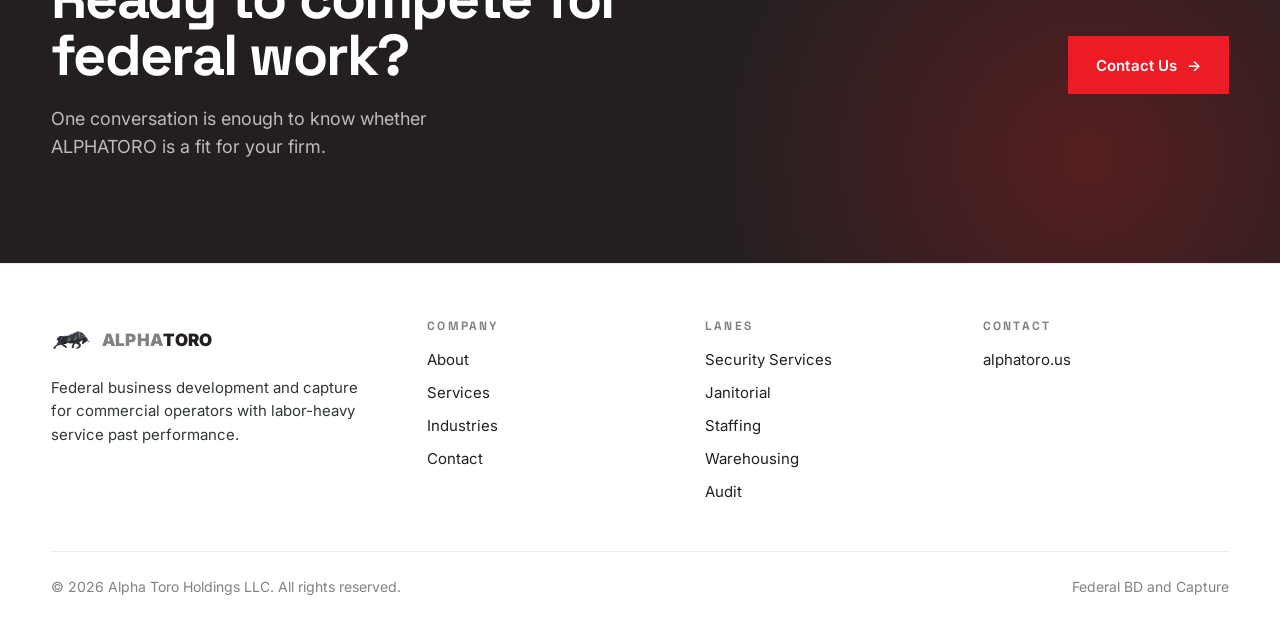
==== commit 03be3ec5: "Update alphatoro site content Replit-Commit-Author: Agent" ====
--- a/alphatoro/index.html
+++ b/alphatoro/index.html
@@ -214,28 +214,28 @@
   <div class="container">
     <div class="section-label" data-reveal>THE PARTNERS</div>
     <h2 class="display" style="margin-top:1rem; max-width:22ch;" data-reveal>
-      Three principals.<br>Sixty-three combined years of federal work.
+      Sixty-three combined years of federal work.
     </h2>
 
     <div class="partners__grid">
       <div class="partner-card" data-reveal>
         <div class="partner-avatar" aria-label="Richard Wagner">RW</div>
         <div class="partner-card__name">Richard Wagner</div>
-        <div class="partner-card__cred">Principal</div>
+
         <p class="partner-card__role">Business Development and Capital Markets. Former board member at Akal Group and SMS Holdings. 25 years across private equity, BD, and sales.</p>
         <a href="about.html#richard" class="link-red">Full bio →</a>
       </div>
       <div class="partner-card" data-reveal>
         <div class="partner-avatar" aria-label="Cameron Collins">CC</div>
         <div class="partner-card__name">Cameron Collins</div>
-        <div class="partner-card__cred">Principal</div>
+
         <p class="partner-card__role">Capture and Proposal Operations. Former EVP of Business Development across facilities, IT, professional, and security services. Owner of $1B+ in captured growth.</p>
         <a href="about.html#cameron" class="link-red">Full bio →</a>
       </div>
       <div class="partner-card" data-reveal>
         <div class="partner-avatar" aria-label="Abe Daphna">AD</div>
         <div class="partner-card__name">Abe Daphna</div>
-        <div class="partner-card__cred">Principal</div>
+
         <p class="partner-card__role">Former COO with 15 years of federal operations, leading contracts for ICE, CBP, DoD, and NASA.</p>
         <a href="about.html#abe" class="link-red">Full bio →</a>
       </div>
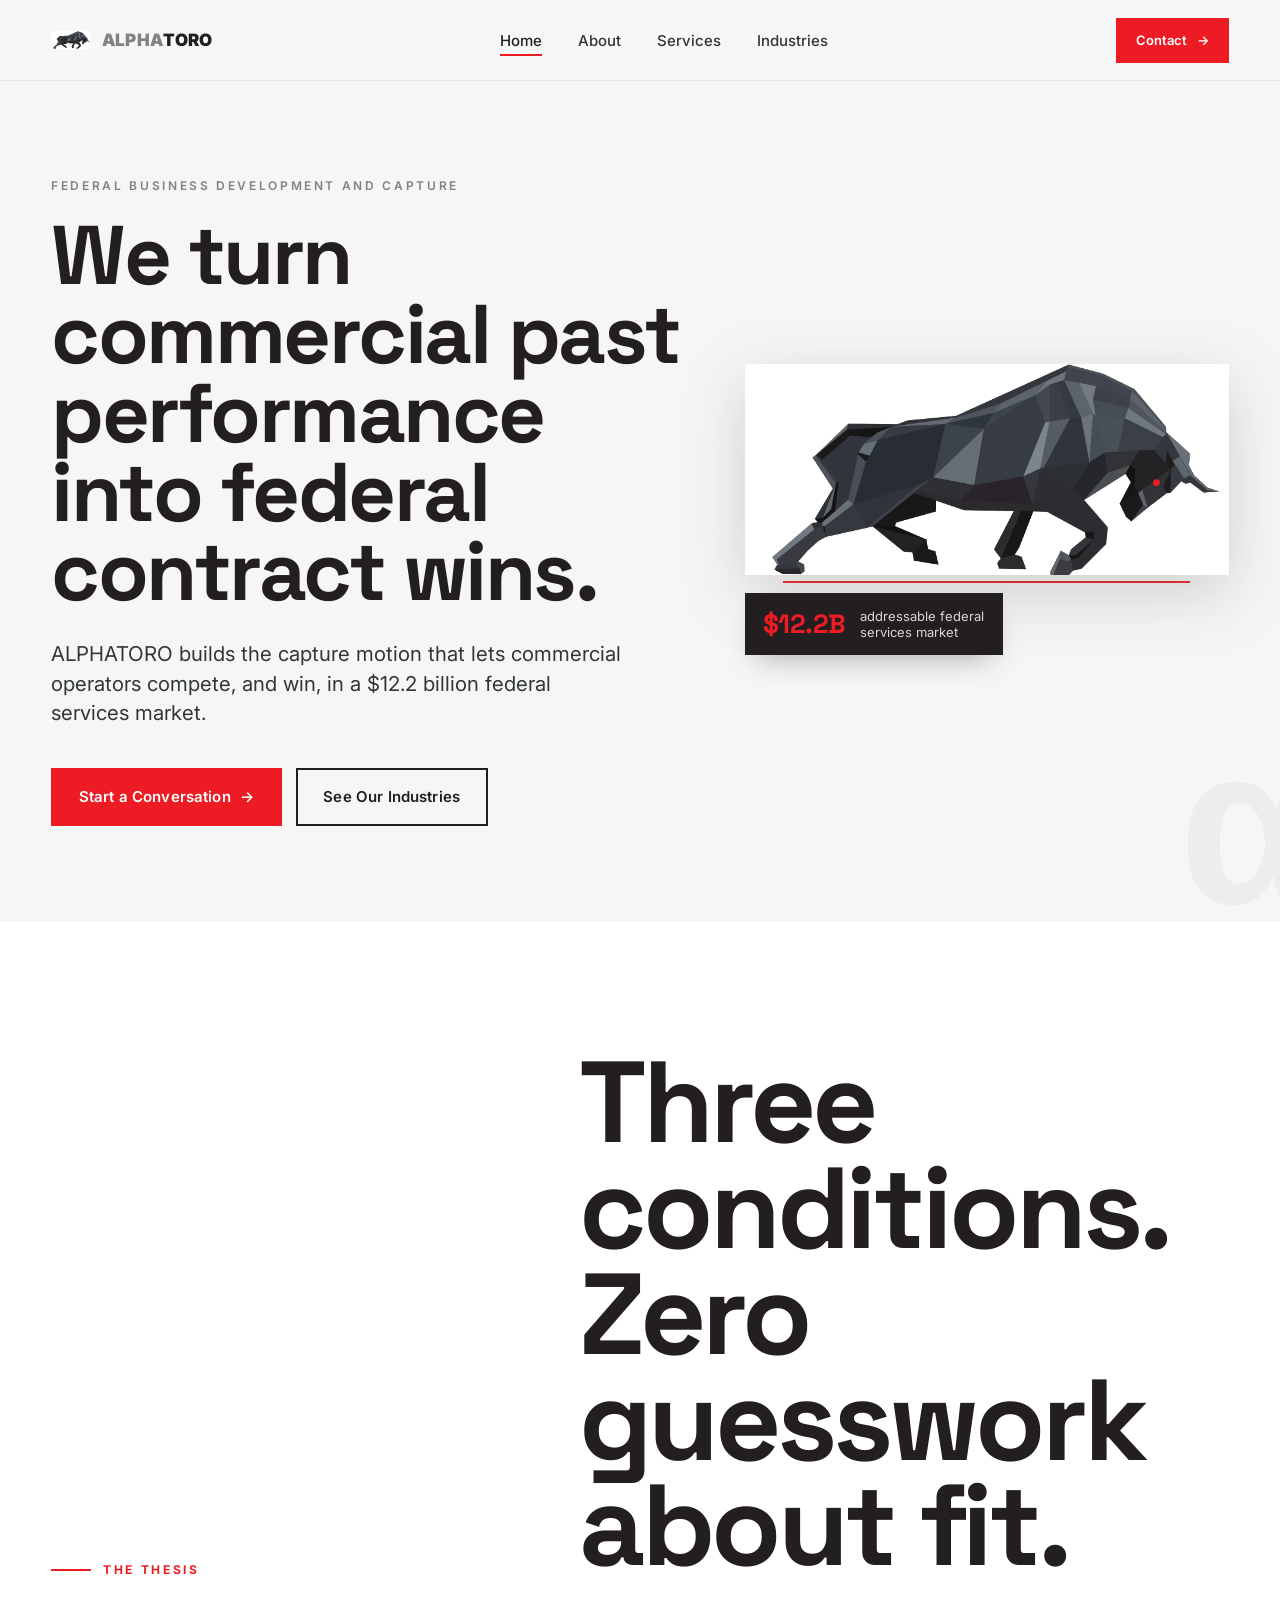
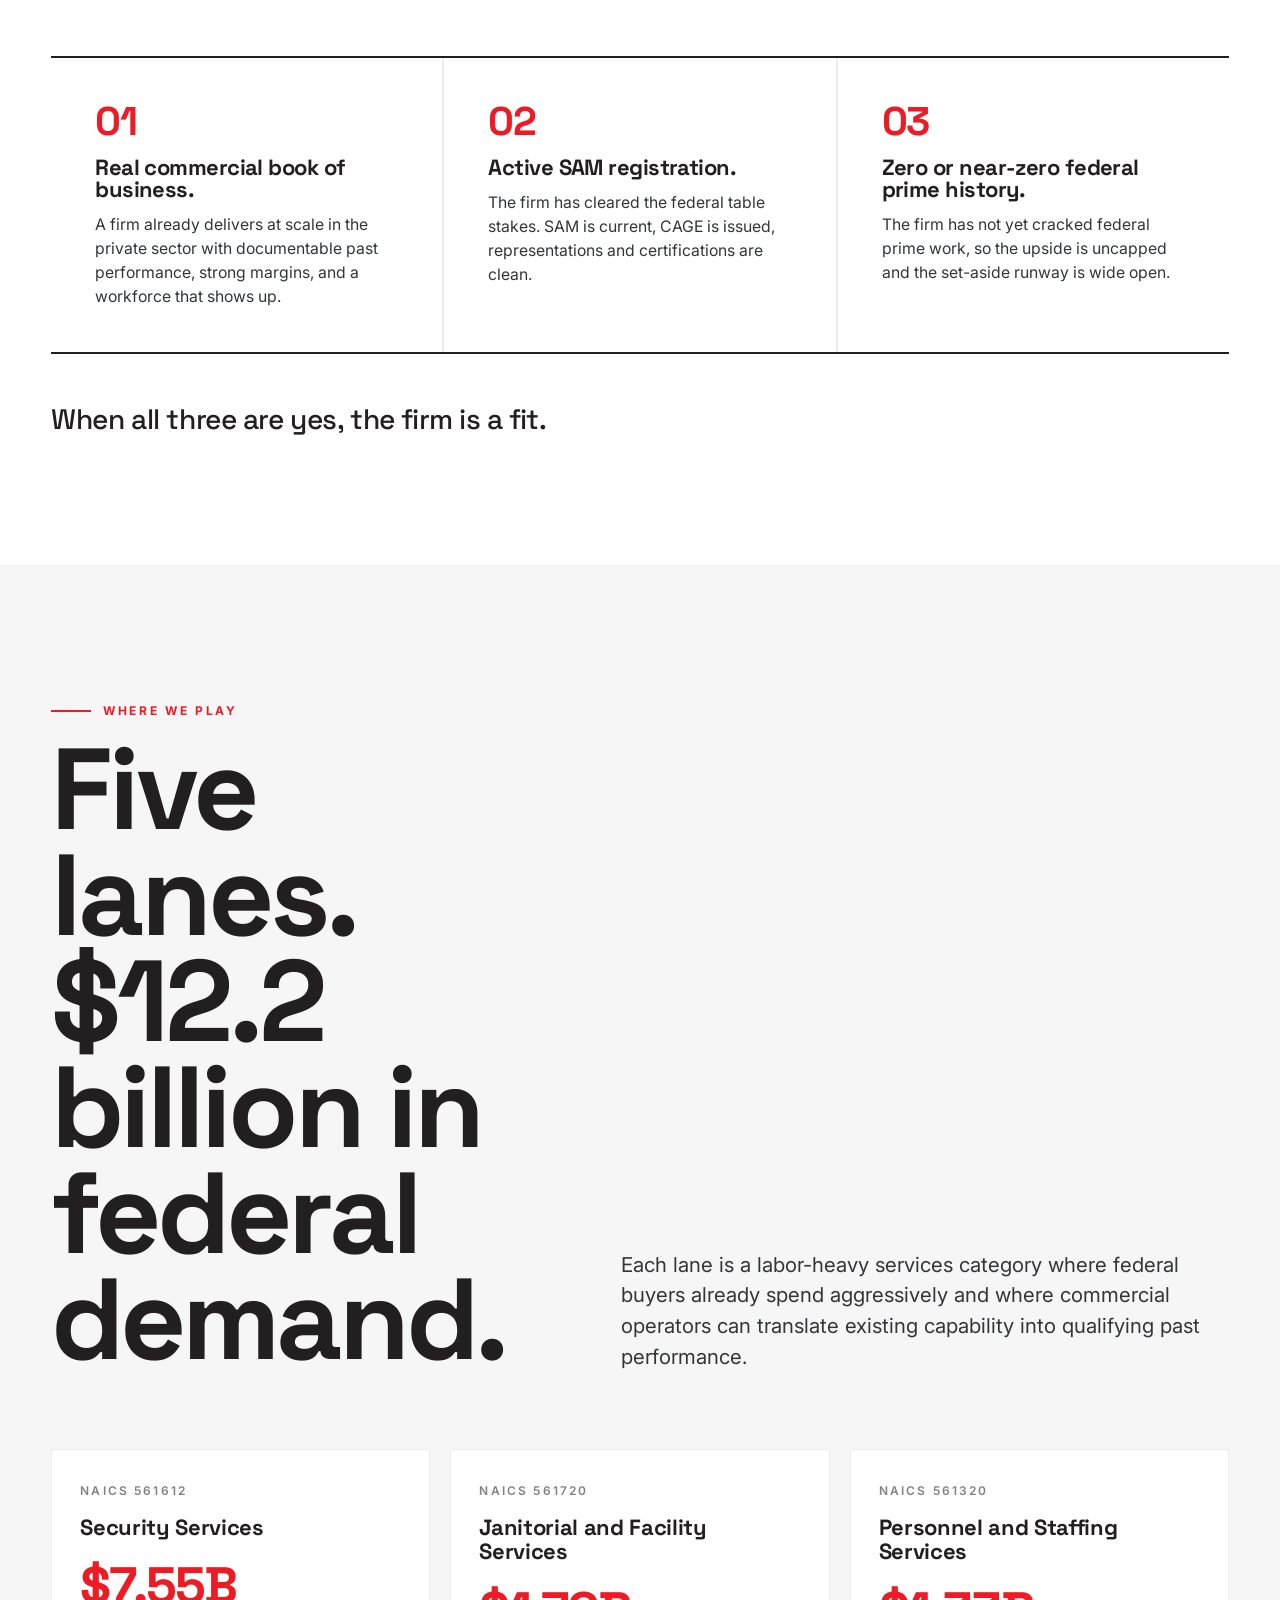
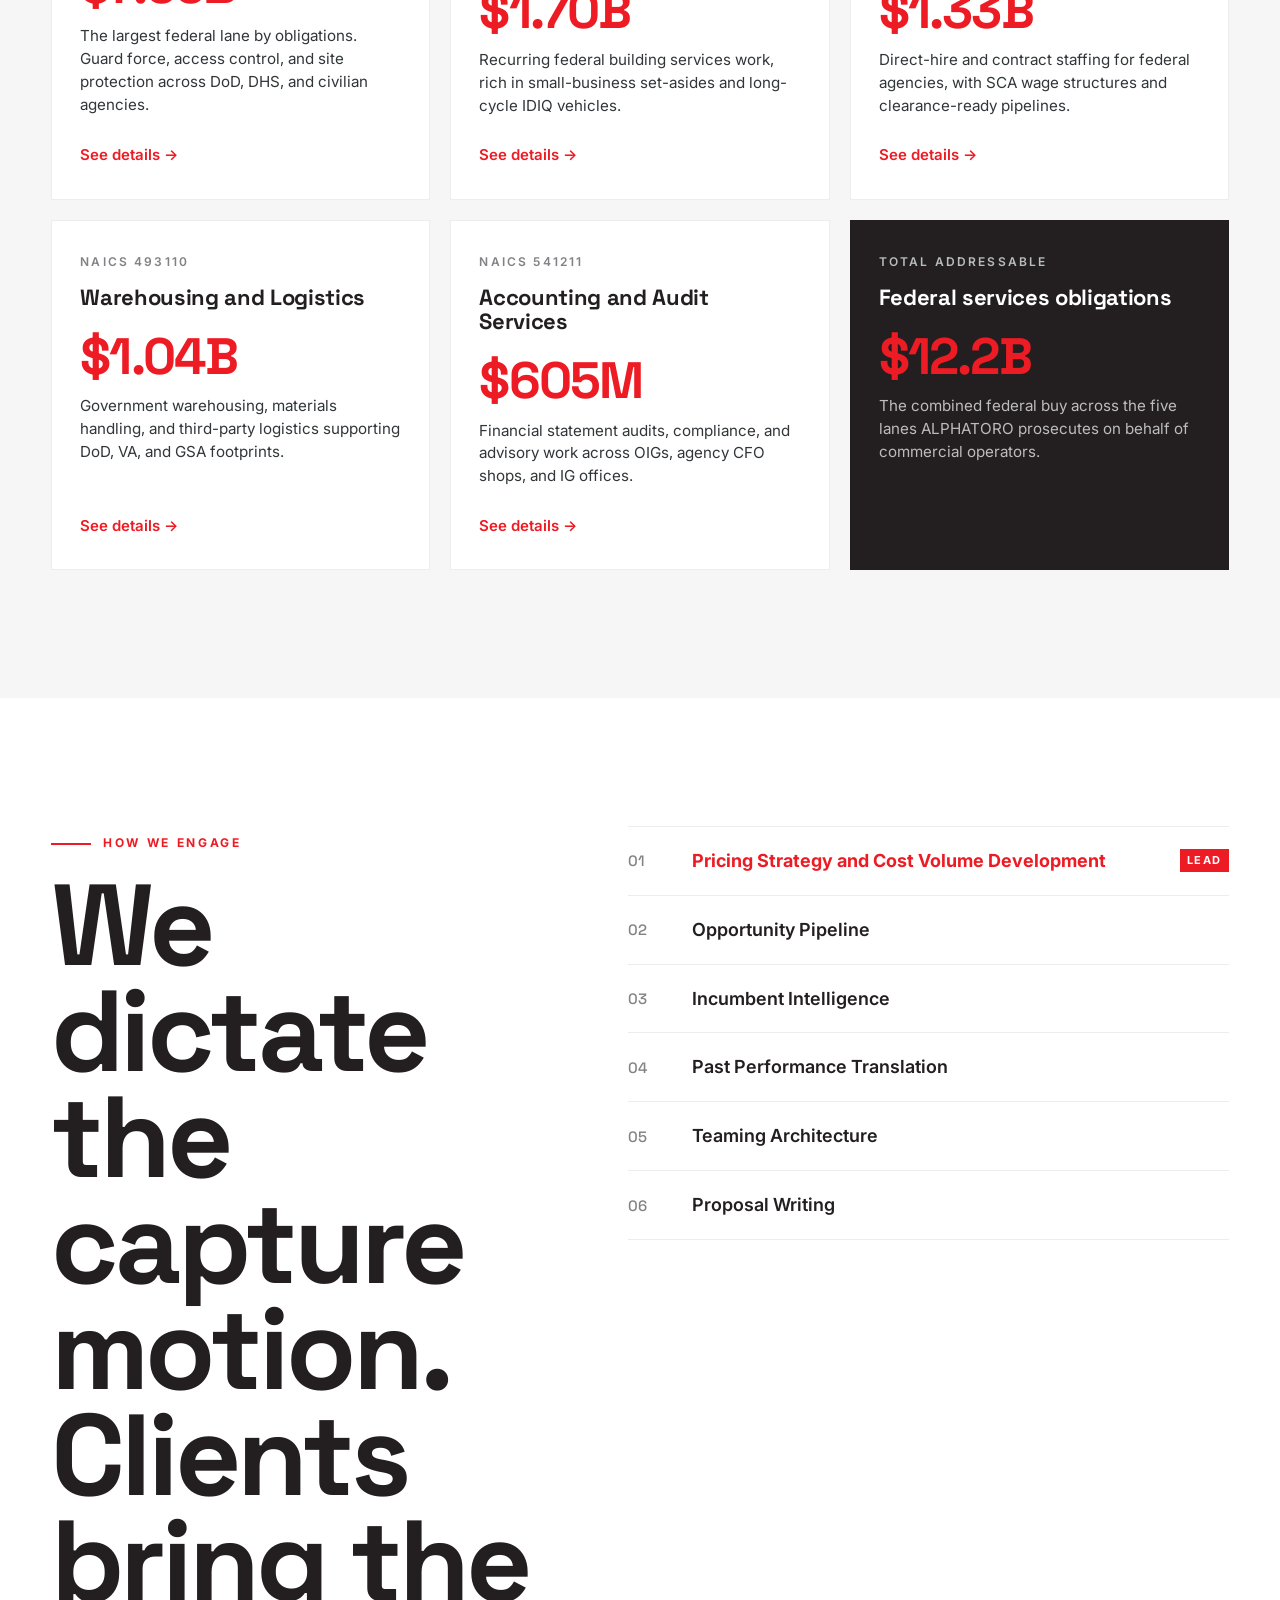
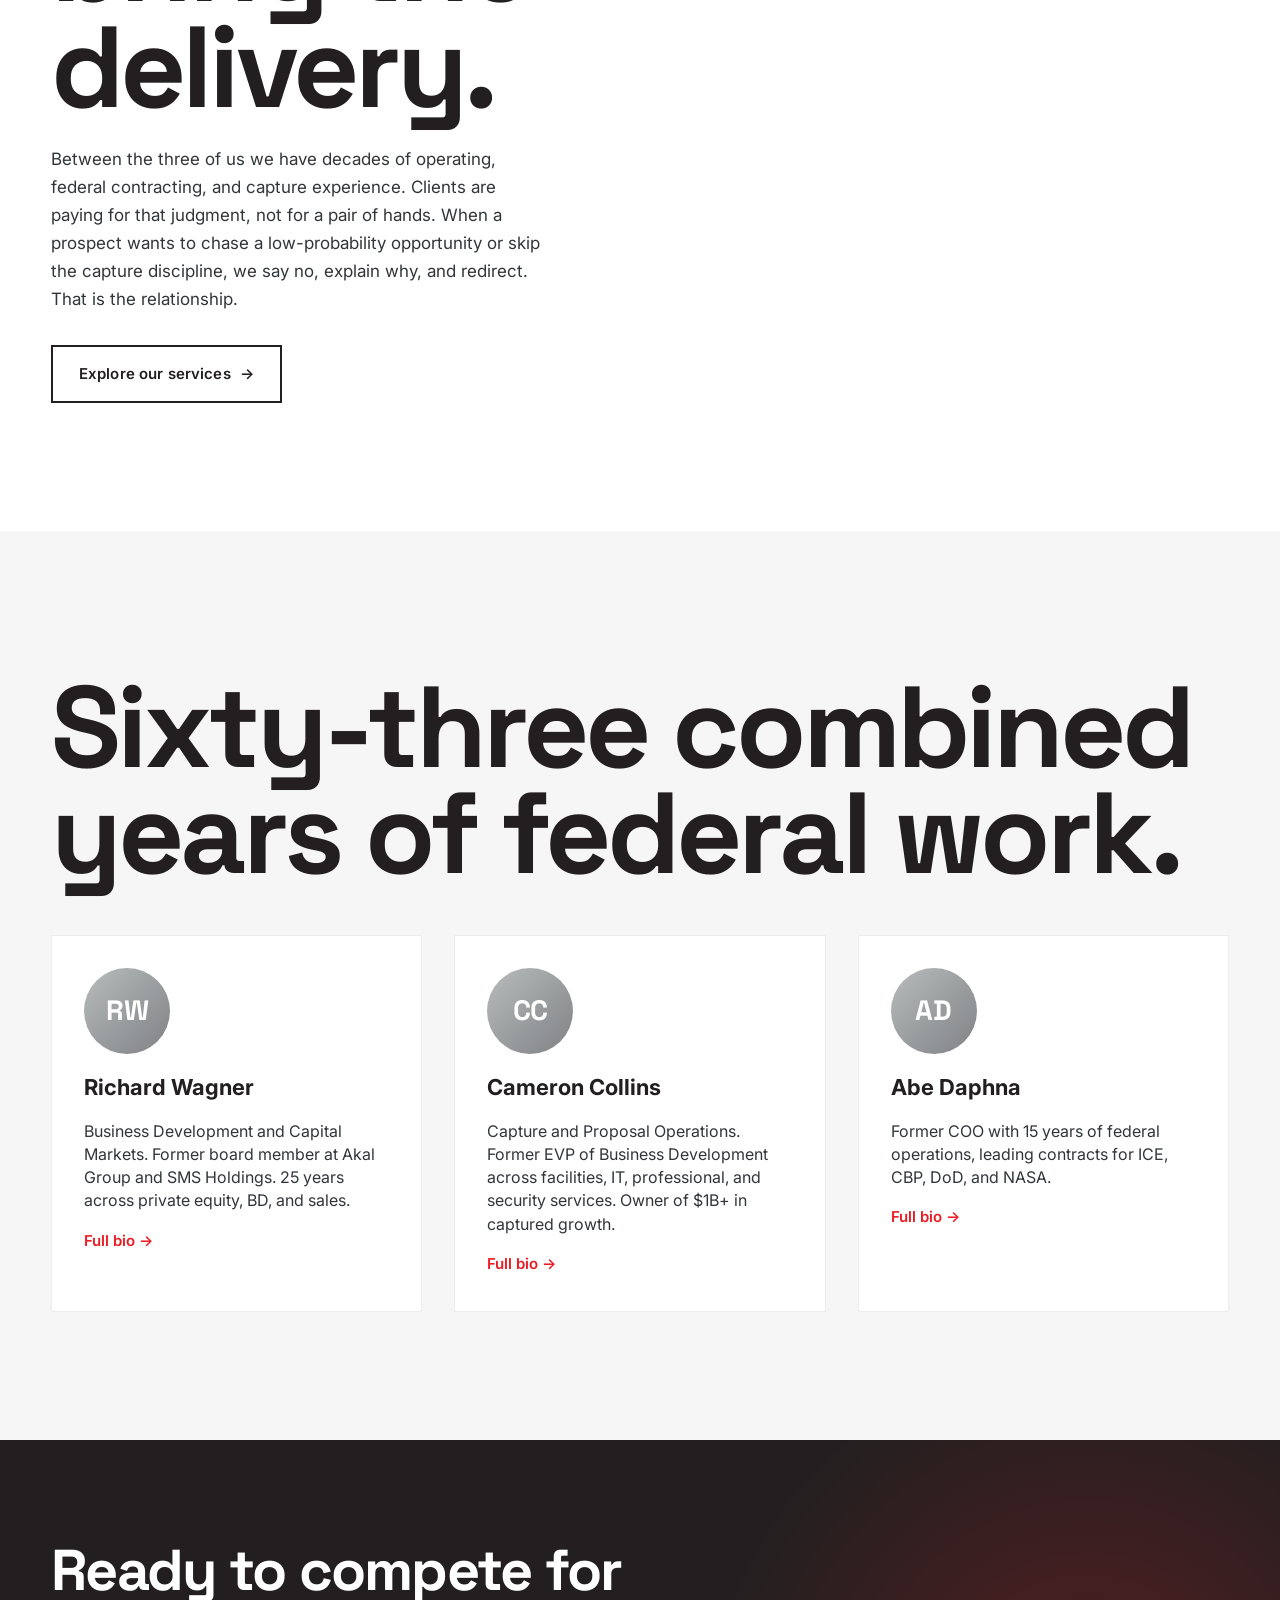
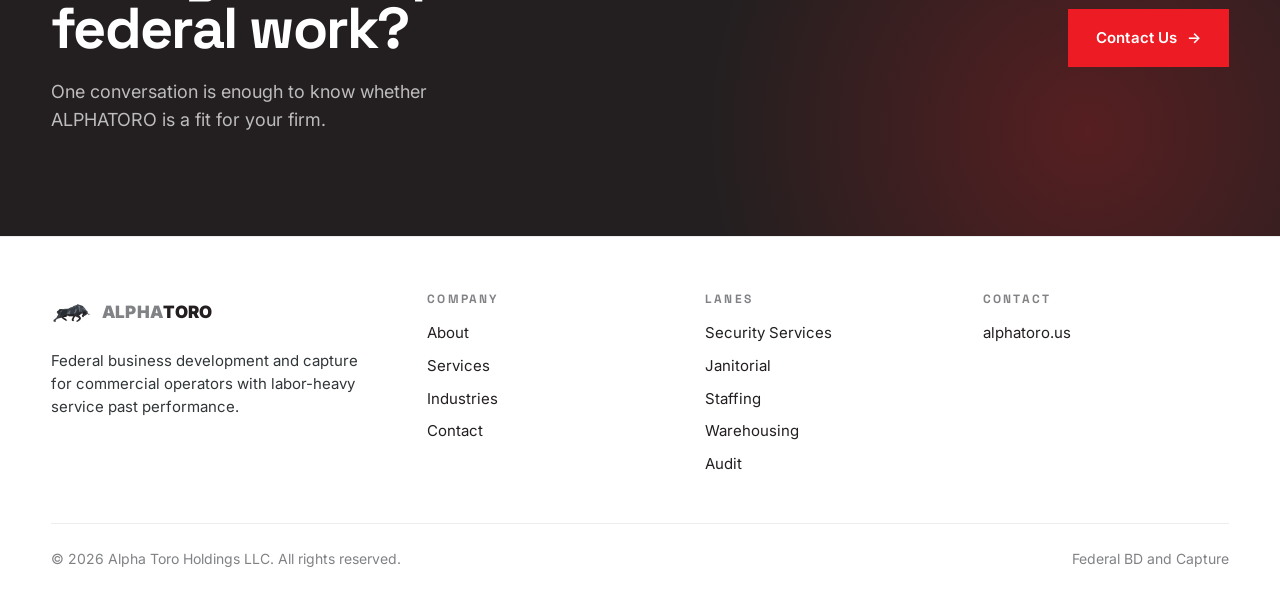
==== commit aaea8304: "Remove line from alphatoro index file Replit-Commit-Author: Agent" ====
--- a/alphatoro/index.html
+++ b/alphatoro/index.html
@@ -212,7 +212,6 @@
 <!-- ===== PARTNERS ===== -->
 <section class="partners">
   <div class="container">
-    <div class="section-label" data-reveal>THE PARTNERS</div>
     <h2 class="display" style="margin-top:1rem; max-width:22ch;" data-reveal>
       Sixty-three combined years of federal work.
     </h2>
